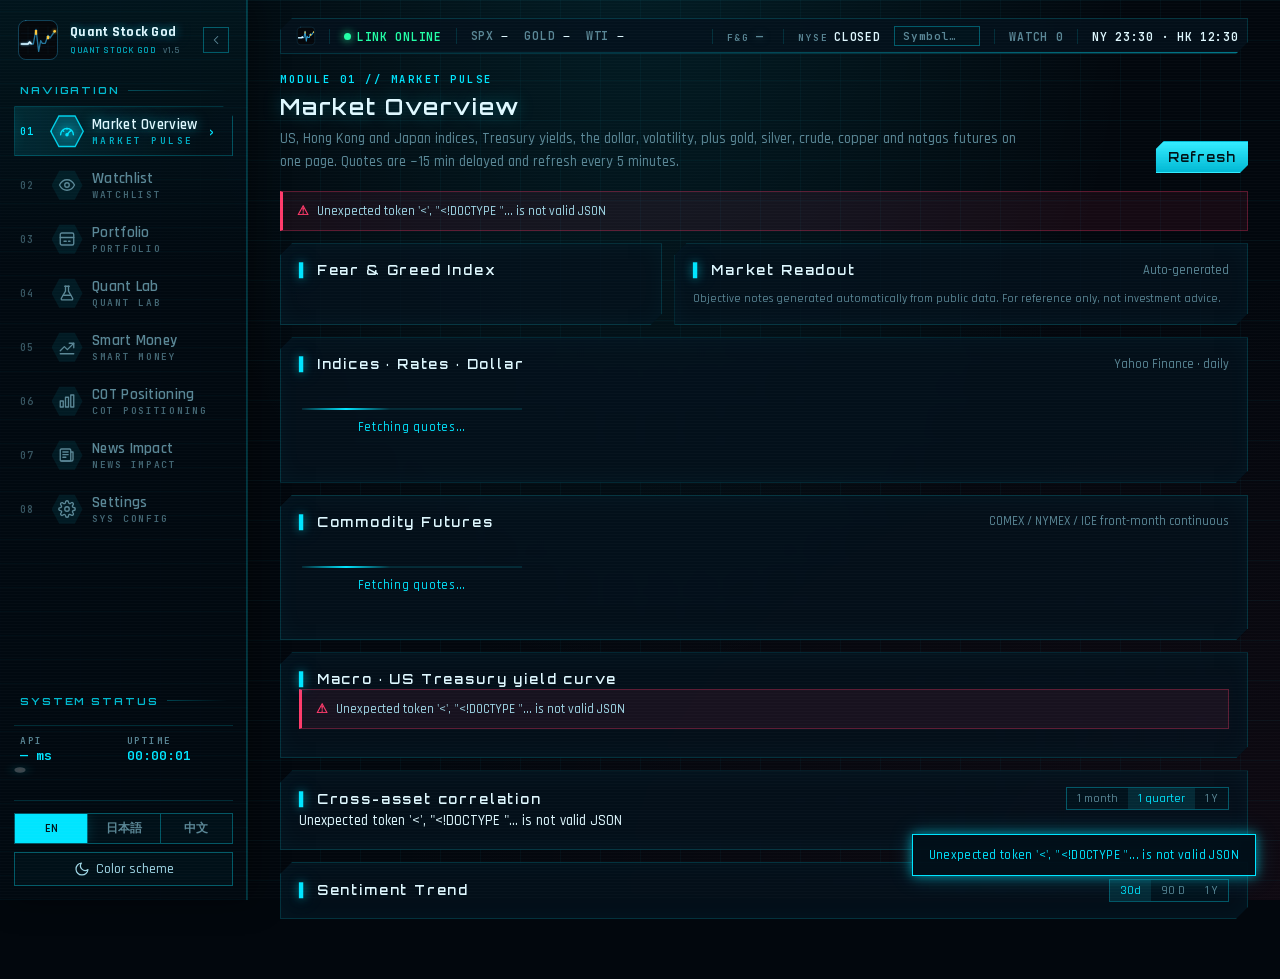
==== static/index.html @ d4982654 "v1.5.0: prediction check — historical analogs, out-of-sample logistic model, seasonality - /api/sign" ====
<!doctype html>
<html lang="en">
<head>
<meta charset="utf-8">
<meta name="viewport" content="width=device-width, initial-scale=1">
<title>量化股神</title>
<link rel="icon" type="image/svg+xml" href="data:image/svg+xml,%3Csvg xmlns='http://www.w3.org/2000/svg' viewBox='0 0 120 120'%3E%3Crect width='120' height='120' rx='24' fill='%2304070b'/%3E%3Cpath d='M10 72H30L35 66L40 72H46L54 28L62 94L68 62L73 70H82L90 46L96 54L110 34' fill='none' stroke='%2338bdf8' stroke-width='9' stroke-linejoin='round' stroke-linecap='round'/%3E%3Ccircle cx='110' cy='34' r='8' fill='%23ffc93c'/%3E%3C/svg%3E">
<link rel="stylesheet" href="fonts/fonts.css">
<link rel="preload" href="fonts/Inter-0.woff2" as="font" type="font/woff2" crossorigin>
<link rel="stylesheet" href="style.css?v=2">
<link rel="stylesheet" href="hud.css?v=3">
<link rel="stylesheet" href="nav.css?v=2">
<link rel="stylesheet" href="market.css?v=3">
<link rel="stylesheet" href="smart.css?v=2">
<link rel="stylesheet" href="gold.css?v=1">
<link rel="stylesheet" href="quant.css?v=8">
<script src="boot.js?v=1"></script>
</head>
<body>
<div class="ambient" aria-hidden="true"><i></i><i></i><i></i></div>
<div class="app">
  <!-- ======================= 侧边导航 ======================= -->
  <aside class="nav">
    <div class="nav-edge" aria-hidden="true"></div>
    <div class="brand">
<svg class="logo qs-mark" viewBox="0 0 120 120" aria-hidden="true">
        <rect class="scr" x="1.5" y="1.5" width="117" height="117" rx="22"/>
        <path class="grid" d="M10 40H110M10 60H110M10 80H110M30 20V100M60 20V100M90 20V100"/>
        <path class="ecg" d="M10 72H30L35 66L40 72H46L54 28L62 94L68 62L73 70H82L90 46L96 54L110 34"/>
        <path class="scan" d="M10 72H30L35 66L40 72H46L54 28L62 94L68 62L73 70H82L90 46L96 54L110 34"/>
        <rect class="cb" x="50.5" y="30" width="7" height="14" rx="1.5"/>
        <rect class="cb cb2" x="86.5" y="47" width="7" height="11" rx="1.5"/>
        <circle class="tip" cx="110" cy="34" r="4"/>
      </svg>
      <div class="brand-txt">
        <div class="brand-name" data-text="量化股神">量化股神</div>
        <div class="brand-sub">QUANT STOCK GOD <i>v1.5</i></div>
      </div>
      <button id="nav-collapse" class="nav-collapse" type="button" title="收起 / 展开侧栏">
        <svg viewBox="0 0 24 24"><path d="M15 6l-6 6 6 6"/></svg>
      </button>
    </div>

    <div class="nav-section"><span>NAVIGATION</span><i></i></div>
    <nav class="tabs" id="nav">
      <div class="nav-ind" id="nav-ind" aria-hidden="true"><i></i></div>
      <button data-tab="market" class="active" title="市场总览（快捷键 1）">
        <span class="ni-idx">01</span>
        <span class="ni-ico"><svg viewBox="0 0 24 24"><path d="M3.5 17a8.5 8.5 0 1117 0"/><path d="M12 17l4.2-5.2"/><circle cx="12" cy="17" r="1.4"/><path d="M6.6 11.6l1 .8M12 8.5v1.3M17.4 11.6l-1 .8"/></svg></span>
        <span class="ni-txt"><b>市场总览</b><small>MARKET PULSE</small></span>
        <span class="ni-arrow">›</span>
      </button>
      <button data-tab="watch" title="自选监控（快捷键 2）">
        <span class="ni-idx">02</span>
        <span class="ni-ico"><svg viewBox="0 0 24 24"><path d="M2 12s3.5-7 10-7 10 7 10 7-3.5 7-10 7S2 12 2 12z"/><circle cx="12" cy="12" r="3"/></svg></span>
        <span class="ni-txt"><b>自选监控</b><small>WATCHLIST</small></span>
        <span id="nav-new" class="nav-badge" hidden></span><span class="ni-arrow">›</span>
      </button>
      <button data-tab="portfolio" title="持仓盈亏（快捷键 3）">
        <span class="ni-idx">03</span>
        <span class="ni-ico"><svg viewBox="0 0 24 24"><rect x="3" y="4" width="18" height="16" rx="2"/><path d="M3 10h18"/><path d="M8 15h3"/><path d="M14 15h2"/></svg></span>
        <span class="ni-txt"><b>持仓盈亏</b><small>PORTFOLIO</small></span>
        <span class="ni-arrow">›</span>
      </button>
      <button data-tab="quant" title="量化实验室（快捷键 4）">
        <span class="ni-idx">04</span>
        <span class="ni-ico"><svg viewBox="0 0 24 24"><path d="M9 3h6"/><path d="M10 3v6.5L4.5 19a1.5 1.5 0 001.3 2.2h12.4a1.5 1.5 0 001.3-2.2L14 9.5V3"/><path d="M7 15h10"/></svg></span>
        <span class="ni-txt"><b>量化实验室</b><small>QUANT LAB</small></span>
        <span class="ni-arrow">›</span>
      </button>
      <button data-tab="smart" title="聪明钱（快捷键 5）">
        <span class="ni-idx">05</span>
        <span class="ni-ico"><svg viewBox="0 0 24 24"><path d="M3 17l5.5-5.5 4 4L21 7"/><path d="M15 7h6v6"/><path d="M3 21h18"/></svg></span>
        <span class="ni-txt"><b>聪明钱</b><small>SMART MONEY</small></span>
        <span class="ni-arrow">›</span>
      </button>
      <button data-tab="cot" title="商品持仓（快捷键 6）">
        <span class="ni-idx">06</span>
        <span class="ni-ico"><svg viewBox="0 0 24 24"><rect x="3" y="12" width="4" height="8"/><rect x="10" y="7" width="4" height="13"/><rect x="17" y="4" width="4" height="16"/></svg></span>
        <span class="ni-txt"><b>商品持仓</b><small>COT POSITIONING</small></span>
        <span class="ni-arrow">›</span>
      </button>
      <button data-tab="news" title="新闻影响（快捷键 7）">
        <span class="ni-idx">07</span>
        <span class="ni-ico"><svg viewBox="0 0 24 24"><rect x="3" y="4" width="14" height="16" rx="1.5"/><path d="M17 8h3v10a2 2 0 01-2 2H5"/><path d="M6.5 8h7M6.5 11.5h7M6.5 15h4"/></svg></span>
        <span class="ni-txt"><b>新闻影响</b><small>NEWS IMPACT</small></span>
        <span id="nav-news" class="nav-badge" hidden></span><span class="ni-arrow">›</span>
      </button>
      <button data-tab="settings" title="设置（快捷键 8）">
        <span class="ni-idx">08</span>
        <span class="ni-ico"><svg viewBox="0 0 24 24"><circle cx="12" cy="12" r="3"/><path d="M19.4 15a1.7 1.7 0 00.3 1.8l.1.1a2 2 0 11-2.8 2.8l-.1-.1a1.7 1.7 0 00-1.8-.3 1.7 1.7 0 00-1 1.5V21a2 2 0 11-4 0v-.1a1.7 1.7 0 00-1.1-1.5 1.7 1.7 0 00-1.8.3l-.1.1a2 2 0 11-2.8-2.8l.1-.1a1.7 1.7 0 00.3-1.8 1.7 1.7 0 00-1.5-1H3a2 2 0 110-4h.1a1.7 1.7 0 001.5-1.1 1.7 1.7 0 00-.3-1.8l-.1-.1a2 2 0 112.8-2.8l.1.1a1.7 1.7 0 001.8.3H9a1.7 1.7 0 001-1.5V3a2 2 0 114 0v.1a1.7 1.7 0 001 1.5 1.7 1.7 0 001.8-.3l.1-.1a2 2 0 112.8 2.8l-.1.1a1.7 1.7 0 00-.3 1.8V9a1.7 1.7 0 001.5 1H21a2 2 0 110 4h-.1a1.7 1.7 0 00-1.5 1z"/></svg></span>
        <span class="ni-txt"><b>设置</b><small>SYS CONFIG</small></span>
        <span class="ni-arrow">›</span>
      </button>
    </nav>

    <div class="nav-foot">
      <div class="nav-section"><span>SYSTEM STATUS</span><i></i></div>
      <div id="src-status" class="src-status"></div>
      <div class="sys-meta">
        <div><span>API</span><b id="sys-lat">— ms</b></div>
        <div><span>UPTIME</span><b id="sys-up">00:00:00</b></div>
        <svg id="sys-spark" class="spark" viewBox="0 0 100 22" preserveAspectRatio="none" aria-hidden="true"><path class="area"/><path class="line"/><circle r="1.8"/></svg>
      </div>
      <div class="lang-switch" translate="no"><button type="button" data-lang="en">EN</button><button type="button" data-lang="ja">日本語</button><button type="button" data-lang="zh">中文</button></div>
      <button id="theme-toggle" class="ghost theme-btn" type="button" title="切换配色：蓝色 HUD → 黑金 → 浅色">
        <svg viewBox="0 0 24 24"><path d="M21 12.8A9 9 0 1111.2 3a7 7 0 009.8 9.8z"/></svg>
        <span>切换配色</span>
      </button>
    </div>
  </aside>

  <main class="main">
    <div class="hudbar">
      <span class="hb-id">
<svg class="qs-mark hb-mark" viewBox="0 0 120 120" aria-hidden="true">
        <rect class="scr" x="1.5" y="1.5" width="117" height="117" rx="22"/>
        <path class="ecg" d="M10 72H30L35 66L40 72H46L54 28L62 94L68 62L73 70H82L90 46L96 54L110 34"/>
        <path class="scan" d="M10 72H30L35 66L40 72H46L54 28L62 94L68 62L73 70H82L90 46L96 54L110 34"/>
        <rect class="cb" x="50.5" y="30" width="7" height="14" rx="1.5"/>
        <rect class="cb cb2" x="86.5" y="47" width="7" height="11" rx="1.5"/>
        <circle class="tip" cx="110" cy="34" r="4"/>
      </svg>
        <span class="sys">SYS://QUANT-STOCK-GOD</span>
      </span>
      <span class="live"><i></i>LINK ONLINE</span>
      <span class="tick" id="ticker" translate="no"><span>SPX <b>—</b></span><span>GOLD <b>—</b></span><span>WTI <b>—</b></span></span>
      <span id="marquee" class="marquee" title="点击查看自选监控"><span id="marquee-track"></span></span>
      <span class="hb-fng" id="hb-fng" title="恐惧与贪婪指数（点击查看市场总览）"><small>F&amp;G</small><b>—</b><i></i></span>
      <span class="hb-gas" id="hb-mkt" translate="no"><small>NYSE</small><b>—</b></span>
      <form id="lookup" class="hb-lookup" title="查看任意代码的详情（快捷键 /）"><input id="lookup-sym" placeholder="代码…" spellcheck="false" autocomplete="off"></form>
      <span id="hud-watch" translate="no">WATCH 0</span>
      <span class="clock" id="clock" translate="no">NY --:--</span>
      <i class="hb-beat" id="hb-beat" aria-hidden="true"></i>
    </div>
    <div id="upd-bar" class="upd-bar" hidden></div>

    <!-- ======================= 市场总览 ======================= -->
    <section id="tab-market" class="tab active">
      <header class="page-head">
        <div>
          <div class="eyebrow">MODULE 01 // MARKET PULSE</div>
          <h1>市场总览</h1>
          <p>美股、港股、日股指数，美债收益率、美元、波动率，以及黄金、白银、原油、铜、天然气期货，一页看清市场温度。行情约延迟 15 分钟，每 5 分钟刷新。</p>
        </div>
        <div class="head-actions">
          <span id="mk-upd" class="muted"></span>
          <button id="mk-refresh" type="button" class="primary">刷新</button>
        </div>
      </header>
      <div id="mk-msg" class="msg"></div>

      <div class="mk-top">
        <div class="card mk-fng">
          <div class="card-head"><h3>恐惧与贪婪指数</h3><span class="spacer"></span><span id="mk-fng-src" class="muted"></span></div>
          <div id="mk-gauge" class="mk-gauge"></div>
          <div id="mk-cmp" class="mk-cmp"></div>
          <div id="mk-parts" class="q-parts"></div>
        </div>
        <div class="card mk-read">
          <div class="card-head"><h3>市场解读</h3><span class="spacer"></span><span class="muted">自动生成</span></div>
          <ul id="mk-read" class="mk-list"></ul>
          <p class="muted mk-disc">根据公开数据自动生成的客观描述，仅供参考，不构成投资建议。</p>
        </div>
      </div>

      <div class="card">
        <div class="card-head"><h3>指数 · 利率 · 美元</h3><span class="spacer"></span><span class="muted">Yahoo Finance · 日线</span></div>
        <div id="mk-indices" class="q-grid"></div>
      </div>
      <div class="card">
        <div class="card-head"><h3>大宗商品期货</h3><span class="spacer"></span><span class="muted">COMEX / NYMEX / ICE 主力连续合约</span></div>
        <div id="mk-commods" class="q-grid"></div>
      </div>
      <div class="card">
        <div class="card-head"><h3>宏观 · 美债收益率曲线</h3><span id="mc-spreads" class="mc-spreads"></span><span class="spacer"></span><span id="mc-src" class="muted"></span></div>
        <div id="mc-msg" class="msg"></div>
        <div class="mc-wrap">
          <div id="mc-curve" class="mc-curve"></div>
          <div id="mc-grid" class="q-grid mc-grid"></div>
        </div>
      </div>
      <div class="card">
        <div class="card-head"><h3>跨资产相关性</h3><span id="corr-msg" class="muted"></span><span class="spacer"></span>
          <div class="seg" id="corr-range"><button type="button" data-d="20">1 个月</button><button type="button" data-d="60" class="on">1 季度</button><button type="button" data-d="250">1 年</button></div></div>
        <div id="mk-corr" class="mk-corr"></div>
      </div>
      <div class="card">
        <div class="card-head"><h3>情绪走势</h3><span class="spacer"></span>
          <div class="seg" id="mk-range"><button type="button" data-d="30" class="on">30 天</button><button type="button" data-d="90">90 天</button><button type="button" data-d="250">1 年</button></div></div>
        <div id="mk-chart" class="mk-chart"></div>
      </div>
    </section>

    <!-- ======================= 自选监控 ======================= -->
    <section id="tab-watch" class="tab">
      <header class="page-head">
        <div>
          <div class="eyebrow">MODULE 02 // WATCHLIST SURVEILLANCE</div>
          <h1>自选监控</h1>
          <p>美股、港股（代码加 .HK）和期货（如 GC=F）。当日涨跌幅或成交量超过设定值时高亮，开启后台提醒后会推送 macOS 通知。</p>
        </div>
        <div class="head-actions">
          <span id="w-upd" class="muted"></span>
          <button id="w-refresh" type="button" class="primary">立即刷新</button>
        </div>
      </header>

      <div class="card alert-card">
        <div class="card-head"><h3>后台异动提醒</h3><span id="al-state" class="badge">—</span>
          <span class="spacer"></span><span id="al-info" class="muted"></span></div>
        <p class="muted al-desc">由本地服务在后台定时检查自选列表：当日涨跌幅绝对值 ≥ 设定百分比、成交量 ≥ 20 日均量的设定倍数、RSI 当天进入超买 / 超卖区、创 52 周新高 / 新低，或当天穿越设定的目标价，就推送 macOS 系统通知。同一品种同一交易日的同类异动只提醒一次。网页不用开着，只要服务在运行即可。</p>
        <div class="form-row">
          <label class="switch"><input id="al-on" type="checkbox"><i></i>开启后台提醒</label>
          <label class="field"><span>检查间隔</span><select id="al-int"><option value="5">每 5 分钟</option><option value="15">每 15 分钟</option><option value="30">每 30 分钟</option><option value="60">每 60 分钟</option></select></label>
          <label class="switch"><input id="al-sound" type="checkbox" checked><i></i>提示音</label>
          <span class="spacer"></span>
          <button id="al-test" type="button" class="ghost small">发送测试通知</button>
          <button id="al-run" type="button" class="ghost small">立即检查一次</button>
        </div>
        <div class="form-row dg-row">
          <label class="switch" title="每天到设定时间推送一条系统通知：主要指数 / 商品涨跌、恐惧贪婪指数、自选里最强和最弱的品种"><input id="dg-on" type="checkbox"><i></i>每日摘要通知</label>
          <label class="field"><span>发送时间</span><input id="dg-time" type="time" value="08:30" step="60" class="w-sm mono-input"></label>
          <span id="dg-info" class="muted"></span>
          <span class="spacer"></span>
          <button id="dg-run" type="button" class="ghost small">现在发送摘要</button>
        </div>
        <div id="al-hist" class="al-hist"></div>
      </div>

      <form id="watch-form" class="card form-card">
        <div class="form-title">添加 / 修改自选</div>
        <div class="form-row">
          <input id="w-sym" placeholder="代码，如 AAPL / 0700.HK / GC=F / ^HSI" spellcheck="false" class="mono-input grow">
          <input id="w-label" placeholder="名称（可选）" class="grow">
          <label class="field"><span>涨跌幅阈值</span><input id="w-move" type="number" min="0" step="0.5" value="3" class="w-sm"><em>%</em></label>
          <label class="field"><span>放量倍数</span><input id="w-vol" type="number" min="0" step="0.5" value="2" class="w-sm"><em>×</em></label>
          <label class="switch" title="RSI(14) 当天升破 70 或跌破 30 时提醒（昨天收盘还不在该区间）"><input id="w-rsi" type="checkbox" checked><i></i>RSI 超买 / 超卖</label>
          <label class="switch" title="现价高于此前 52 周最高收盘价，或低于最低收盘价时提醒"><input id="w-52" type="checkbox" checked><i></i>52 周新高 / 新低</label>
          <label class="switch" title="20 日均线当天上穿（金叉）或下穿（死叉）50 日均线时提醒"><input id="w-ma" type="checkbox" checked><i></i>均线金叉 / 死叉</label>
          <label class="field" title="现价当天升破这个价位时提醒（昨收还在下方）；留空不设"><span>目标价 ≥</span><input id="w-above" type="number" min="0" step="any" placeholder="不设" class="w-sm mono-input"></label>
          <label class="field" title="现价当天跌破这个价位时提醒（昨收还在上方）；留空不设"><span>目标价 ≤</span><input id="w-below" type="number" min="0" step="any" placeholder="不设" class="w-sm mono-input"></label>
          <button class="primary">加入自选</button>
        </div>
      </form>

      <div class="card">
        <div class="card-head"><h3>自选列表</h3><span id="watch-count" class="chip"></span><span class="spacer"></span><span class="muted">股票盘中成交量按时段折算成全天预估（*）；期货为当日累计，盘中偏低</span>
          <button id="w-export" type="button" class="ghost small" title="把自选列表和 13F 基金列表存成 JSON 文件（不含 API Key）">导出</button>
          <button id="w-import" type="button" class="ghost small" title="从导出的 JSON 文件导入：默认只添加本机没有的品种">导入</button>
          <input id="w-file" type="file" accept="application/json,.json" hidden></div>
        <div class="table-wrap"><table id="watch-table"></table></div>
      </div>
    </section>

    <!-- ======================= 持仓盈亏 ======================= -->
    <section id="tab-portfolio" class="tab">
      <header class="page-head">
        <div>
          <div class="eyebrow">MODULE 03 // PORTFOLIO P&amp;L</div>
          <h1>持仓盈亏</h1>
          <p>记录你的持仓（代码、股数、平均成本），用约 15 分钟延迟的行情计算市值、盈亏和当日变动；非美元品种按 Yahoo 汇率折算成美元合计。数据只保存在本机的 data/positions.json。</p>
        </div>
        <div class="head-actions">
          <span id="pf-upd" class="muted"></span>
          <button id="pf-refresh" type="button" class="primary">刷新</button>
        </div>
      </header>
      <div id="pf-msg" class="msg"></div>
      <div id="pf-sum" class="pf-sum"></div>
      <form id="pf-form" class="card form-card">
        <div class="form-title">添加 / 修改持仓</div>
        <div class="form-row">
          <input id="pf-sym" placeholder="代码，如 AAPL / 0700.HK / GC=F" spellcheck="false" class="mono-input grow" required>
          <label class="field"><span>股数</span><input id="pf-shares" type="number" min="0" step="any" class="w-md mono-input" required></label>
          <label class="field"><span>平均成本</span><input id="pf-cost" type="number" min="0" step="any" class="w-md mono-input" required></label>
          <input id="pf-note" placeholder="备注（可选）" class="grow">
          <button class="primary">保存持仓</button>
        </div>
      </form>
      <div class="card">
        <div class="card-head"><h3>持仓明细</h3><span id="pf-count" class="chip"></span><span class="spacer"></span><span id="pf-fx" class="muted" translate="no"></span></div>
        <div class="table-wrap"><table id="pf-table"></table></div>
        <p class="muted mk-disc">仅供记录与参考，不构成投资建议；未计入手续费、股息和税费。</p>
      </div>
    </section>

    <!-- ======================= 量化实验室 ======================= -->
    <section id="tab-quant" class="tab">
      <header class="page-head">
        <div>
          <div class="eyebrow">MODULE 04 // QUANT LAB</div>
          <h1>量化实验室</h1>
          <p>用历史日线检验简单规则（只做多、按收盘价执行、含手续费），并按过去一年的波动率给出未来 N 个交易日的价格统计区间。两者都是对历史数据的统计描述，不是预测，不构成投资建议。</p>
        </div>
      </header>
      <form id="ql-form" class="card form-card">
        <div class="form-title">回测设置</div>
        <div class="form-row">
          <input id="ql-sym" placeholder="代码，如 AAPL / 0700.HK / GC=F / ^GSPC" spellcheck="false" class="mono-input grow" required>
          <label class="field"><span>策略</span><select id="ql-strategy"><option value="ma_cross">均线金叉 / 死叉（20 / 50 日）</option><option value="trend200">200 日趋势</option><option value="rsi_mr">RSI 均值回归</option><option value="buyhold">买入持有</option></select></label>
          <label class="field"><span>区间</span><select id="ql-range"><option value="2y">2 年</option><option value="5y" selected>5 年</option><option value="10y">10 年</option></select></label>
          <label class="field" title="每次换仓的成本，1 bp = 0.01%"><span>手续费</span><input id="ql-fee" type="number" min="0" max="100" step="1" value="5" class="w-sm mono-input"><em>bp</em></label>
          <label class="field" title="可选：按历史波动率估算未来 N 个交易日到达该价位的概率"><span>目标价</span><input id="ql-target" type="number" min="0" step="any" placeholder="可选" class="w-sm mono-input"></label>
          <button class="primary">运行</button>
        </div>
        <div id="ql-quick" class="form-row"></div>
      </form>
      <div class="card">
        <div class="card-head"><h3>规则回测</h3><span id="ql-bt-sub" class="muted"></span></div>
        <div id="ql-bt"><p class="muted">输入代码并点「运行」。策略：均线金叉 / 死叉 = 20 日均线在 50 日均线上方时持有；200 日趋势 = 价格在 200 日均线上方时持有；RSI 均值回归 = RSI(14) 低于 30 买入、高于 70 卖出。</p></div>
      </div>
      <div class="card">
        <div class="card-head"><h3>统计区间（历史波动率）</h3><span id="ql-fc-sub" class="muted"></span></div>
        <div id="ql-fc"><p class="muted">按过去一年的日波动率，给出 5 / 10 / 20 / 60 个交易日后价格的 68% 和 95% 区间；填了目标价还会算到达概率。</p></div>
      </div>
      <div class="card">
        <div class="card-head"><h3>预测检验</h3><span id="ql-sg-sub" class="muted"></span></div>
        <div id="ql-sg"><p class="muted">三个角度看"历史上出现这种情况之后发生了什么"：历史相似情形之后 5 / 20 日的收益分布；只用价格特征的逻辑回归模型在最近一年样本外的命中率（和"一直猜多数方向"的基准对比）；按月份、星期的季节性。每一项都放在基准旁边，接近基准就说明没有可利用的规律。</p></div>
      </div>
    </section>

    <!-- ======================= 聪明钱 ======================= -->
    <section id="tab-smart" class="tab">
      <header class="page-head">
        <div>
          <div class="eyebrow">MODULE 05 // SMART MONEY · SEC EDGAR</div>
          <h1>聪明钱</h1>
          <p>美股公司内部人（董事、高管、10% 股东）用自己的钱在公开市场买入的记录（Form 4 交易代码 P），以及知名基金每季度 13F 持仓的变化。</p>
        </div>
      </header>
      <div id="sm-msg" class="msg"></div>

      <div class="seg sm-sub" id="sm-sub"><button type="button" data-s="insider" class="on">内部人买入 · Form 4</button><button type="button" data-s="13f">机构持仓 · 13F</button></div>

      <div id="sm-insider">
        <form id="ins-form" class="searchbar">
          <div class="search-input">
            <svg viewBox="0 0 24 24"><path d="M3 17l5.5-5.5 4 4L21 7"/><path d="M15 7h6v6"/></svg>
            <input id="ins-sym" placeholder="美股代码，如 AAPL / JPM / KO" autocomplete="off" spellcheck="false">
          </div>
          <select id="ins-limit" title="扫描最近多少份 Form 4 申报" aria-label="扫描份数">
            <option value="80">最近 80 份申报</option>
            <option value="150" selected>最近 150 份申报</option>
            <option value="300">最近 300 份申报</option>
          </select>
          <button type="submit" class="primary lg">分析内部人买入</button>
        </form>
        <div id="ins-quick" class="recent"></div>
        <div id="ins-result"></div>
      </div>

      <div id="sm-13f" hidden>
        <div class="card">
          <div class="card-head"><h3>跟踪的基金</h3><span id="mg-count" class="chip"></span><span class="spacer"></span>
            <span id="f13-upd" class="muted"></span><button id="f13-load" type="button" class="primary">加载 13F</button></div>
          <form id="mg-form" class="form-row">
            <input id="mg-cik" placeholder="CIK，如 1067983" class="mono-input w-md" spellcheck="false">
            <input id="mg-name" placeholder="基金名称" class="grow">
            <button class="ghost">添加基金</button>
            <a class="muted" href="https://www.sec.gov/cgi-bin/browse-edgar?action=getcompany&type=13F-HR" target="_blank" rel="noopener">在 EDGAR 查 CIK ↗</a>
          </form>
          <div id="mg-list" class="mg-list"></div>
        </div>
        <div class="graph-wrap q-graph">
          <div id="cy13"></div>
          <div id="g13-empty" class="graph-overlay">
            <div class="sb-status">STANDBY · AWAITING 13F</div>
            <h3>基金 ↔ 股票 持仓变化图</h3>
            <p>点击“加载 13F”。六边形是基金，圆点是股票；线的颜色表示本季度动作，线越粗金额越大</p>
          </div>
          <div class="graph-tools">
            <button type="button" data-z13="fit" title="适应窗口"><svg viewBox="0 0 24 24"><path d="M4 9V4h5M20 9V4h-5M4 15v5h5M20 15v5h-5"/></svg></button>
          </div>
          <div class="legend">
            <span><i class="line" style="background:var(--q-new)"></i>新建仓</span>
            <span><i class="line" style="background:var(--in)"></i>加仓</span>
            <span><i class="line" style="background:var(--q-reduce)"></i>减仓</span>
            <span><i class="line" style="background:var(--out)"></i>清仓</span>
            <span><i class="line" style="background:var(--q-hold)"></i>持平</span>
            <span class="sep"></span>
            <span>显示每只基金前 12 大持仓 + 全部新建仓 / 清仓</span>
            <span class="sep"></span>
            <label class="switch"><input id="g13-hold" type="checkbox"><i></i>显示持平</label>
          </div>
        </div>
        <div id="f13-detail"></div>
      </div>
    </section>

    <!-- ======================= 商品持仓 ======================= -->
    <section id="tab-cot" class="tab">
      <header class="page-head">
        <div>
          <div class="eyebrow">MODULE 06 // CFTC COMMITMENTS OF TRADERS</div>
          <h1>商品持仓</h1>
          <p>CFTC 每周持仓报告（细分版，仅期货）中“管理资金”（对冲基金、CTA 等投机资金）的净多头，以及它在最近 3 年里所处的百分位。数据截至每周二，周五公布。</p>
        </div>
        <div class="head-actions">
          <span id="cot-upd" class="muted"></span>
          <button id="cot-refresh" type="button" class="primary">刷新</button>
        </div>
      </header>
      <div id="cot-msg" class="msg"></div>
      <div id="cot-grid" class="cot-grid"></div>
      <p class="muted sm-note">百分位：当前净持仓高于最近 3 年中多少比例的周。COT 指数：（当前 − 3 年最低）÷（3 年最高 − 3 年最低）。极端值说明投机仓位拥挤，但不代表马上反转。仅供参考，不构成投资建议。</p>

      <div class="card eia-head">
        <div class="card-head"><h3>EIA 库存周报</h3><span class="spacer"></span><span id="eia-upd" class="muted"></span><span id="eia-src" class="chip"></span></div>
        <p class="muted">美国能源信息署每周公布的商业库存（石油周三、天然气周四）。和过去 5 年同一周的平均水平比较：库存明显高于往年同期通常说明供应偏宽松，低于则偏紧。</p>
      </div>
      <div id="eia-msg" class="msg"></div>
      <div id="eia-grid" class="cot-grid"></div>
    </section>

    <!-- ======================= 设置 ======================= -->
    <section id="tab-news" class="tab">
      <header class="page-head">
        <div>
          <div class="eyebrow">MODULE 07 // NEWS IMPACT</div>
          <h1>新闻影响</h1>
          <p>抓取最近 72 小时与原油、天然气、黄金、白银、铜相关的公开新闻标题，用关键词规则识别其中的驱动因素（如 OPEC 减产、航道风险、美联储鹰鸽、美元、库存、中国政策、天气、矿山停产），并给出这类因素通常的影响方向。</p>
        </div>
        <div class="head-actions">
          <span id="nw-upd" class="muted"></span>
          <button id="nw-refresh" type="button" class="primary">刷新</button>
        </div>
      </header>
      <div class="seg nw-view" id="nw-view"><button type="button" data-v="commod" class="on">大宗商品</button><button type="button" data-v="tech">AI · 科技股</button></div>
      <div id="nw-msg" class="msg"></div>
      <div id="nw-commod">
      <div class="card alert-card">
        <div class="card-head"><h3>重大新闻提醒</h3><span id="na-state" class="badge">—</span><span class="spacer"></span><span id="na-info" class="muted"></span></div>
        <p class="muted al-desc">后台每 15 分钟检查一次：通常影响强（▲▲ / ▼▼）的驱动因素、标题直接提到所选商品、并且 6 小时内至少有设定数量的不同媒体报道时，推送 macOS 通知。同一“因素 + 商品”12 小时内只提醒一次。和自选监控的异动提醒分开开关；提示音和语言沿用那边的设置。</p>
        <div class="form-row">
          <label class="switch"><input id="na-on" type="checkbox"><i></i>开启重大新闻提醒</label>
          <span id="na-assets" class="na-assets"></span>
          <label class="field"><span>至少</span><select id="na-src"><option value="1">1 家媒体</option><option value="2">2 家媒体</option><option value="3">3 家媒体</option></select></label>
          <span class="spacer"></span>
          <button id="na-test" type="button" class="ghost small">发送测试通知</button>
          <button id="na-run" type="button" class="ghost small">立即检查一次</button>
        </div>
        <div id="na-hist" class="al-hist"></div>
      </div>
      <div id="nw-assets" class="nw-assets"></div>
      <div class="card">
        <div class="card-head"><h3>新闻倾向事后验证</h3><span class="spacer"></span><span id="nv-since" class="muted"></span></div>
        <p class="muted nv-desc">每天保留首次新闻倾向，以信号日期（UTC）之后首个交易日收盘为基准，统计后续 1 / 5 个交易日的方向命中率。同一基准交易日只计一次，当天日线不计入；上涨占比仅供对照，小样本不能说明预测能力。</p>
        <div class="table-wrap"><table id="nv-table"></table></div>
      </div>
      <div class="card">
        <div class="card-head"><h3>新闻标题</h3><span id="nw-count" class="chip"></span><span class="spacer"></span>
          <div class="seg" id="nw-filter"><button type="button" data-a="" class="on">全部</button><button type="button" data-a="oil">原油</button><button type="button" data-a="natgas">天然气</button><button type="button" data-a="gold">黄金</button><button type="button" data-a="silver">白银</button><button type="button" data-a="copper">铜</button></div>
          <label class="switch"><input id="nw-drv" type="checkbox" checked><i></i>只看有驱动因素的</label>
        </div>
        <div id="nw-list" class="nw-list"></div>
      </div>
      <details class="card nw-rules">
        <summary><h3>判断规则</h3><span class="muted">每条规则的关键词和通常的传导逻辑</span></summary>
        <div class="table-wrap"><table id="nw-rules"></table></div>
      </details>
      <p class="muted sm-note">说明：这是基于关键词的规则归纳，只表示“这类消息通常会怎样影响价格”，不是价格预测。实际走势还取决于预期是否已被消化、消息真假和力度；同一事件常被多家媒体重复报道（汇总时同一因素对同一商品最多计 4 条），标题提到的商品按全权重计算，没提到的按一半计算，越新的消息权重越高（半衰期 24 小时）。标题保留英文原文。仅供参考，不构成投资建议。</p>
      </div>

      <div id="nw-tech" hidden>
        <div class="card">
          <div class="card-head"><h3>话题标签</h3><span class="spacer"></span><span id="tn-upd" class="muted"></span><span class="muted">点击标签筛选</span></div>
          <div id="tn-topics" class="tn-topics"></div>
        </div>
        <div id="tn-cos" class="nw-assets"></div>
        <div class="card">
          <div class="card-head"><h3>科技新闻</h3><span id="tn-count" class="chip"></span><span class="spacer"></span><span id="tn-filter" class="tn-filter"></span></div>
          <div id="tn-list" class="nw-list"></div>
        </div>
        <p class="muted sm-note">说明：按关键词给每条标题打“公司”和“话题”两类标签。话题后面的 + / − 是这类消息对被点名公司通常的含义（如上调指引偏正面、出口管制或监管调查偏负面），“行情”类标签只描述股价表现、不计入倾向；公司卡片的倾向分按时间衰减（半衰期 24 小时）加总。一条标题同时讲几件事时，所有被点名的公司都会带上全部标签。OpenAI、Anthropic、xAI 未上市，只做标签。标题保留英文原文。仅供参考，不构成投资建议。</p>
      </div>
    </section>

    <section id="tab-settings" class="tab">
      <header class="page-head">
        <div>
          <div class="eyebrow">MODULE 08 // SYSTEM CONFIG</div>
          <h1>设置</h1>
          <p>API Key 和邮箱只保存在本机的 data/secrets.json 里（偏好设置在 config.json），页面不会回显已保存的内容。</p>
        </div>
      </header>
      <div class="settings-grid">
        <form id="cfg-form" class="card stack">
          <label class="setting">
            <div class="setting-head"><b>SEC EDGAR 联系邮箱</b><span class="chip">聪明钱需要</span><span id="cfg-sec" class="badge"></span></div>
            <input id="cfg-sec_email" type="email" placeholder="留空则不修改" autocomplete="off">
            <small class="muted">SEC 要求每个请求的 User-Agent 里带联系邮箱，不需要注册。只用于向 SEC 表明身份。</small>
          </label>
          <label class="setting">
            <div class="setting-head"><b>FRED API Key</b><span class="chip">可选</span><span id="cfg-fred" class="badge"></span></div>
            <input id="cfg-fred_key" type="password" placeholder="留空则不修改" autocomplete="off">
            <small class="muted">美联储经济数据（利率、通胀、就业等）。免费注册：<a href="https://fred.stlouisfed.org/docs/api/api_key.html" target="_blank" rel="noopener">fred.stlouisfed.org</a></small>
          </label>
          <label class="setting">
            <div class="setting-head"><b>EIA API Key</b><span class="chip">可选</span><span id="cfg-eia" class="badge"></span></div>
            <input id="cfg-eia_key" type="password" placeholder="留空则不修改" autocomplete="off">
            <small class="muted">美国能源信息署：原油 / 天然气库存周报。免费注册：<a href="https://www.eia.gov/opendata/register.php" target="_blank" rel="noopener">eia.gov/opendata</a></small>
          </label>
          <label class="setting">
            <div class="setting-head"><b>Finnhub API Key</b><span class="chip">可选 · v2</span><span id="cfg-finnhub" class="badge"></span></div>
            <input id="cfg-finnhub_key" type="password" placeholder="留空则不修改" autocomplete="off">
            <small class="muted">实时报价和公司新闻（免费档）。注册：<a href="https://finnhub.io/register" target="_blank" rel="noopener">finnhub.io</a></small>
          </label>
          <div><button class="primary">保存设置</button></div>
        </form>
        <div class="stack">
          <div class="card">
            <h3>服务</h3>
            <table class="plain" id="svc-info"></table>
            <div class="form-row"><button id="svc-restart" type="button" class="primary small">重启服务</button><span class="muted">改了 server.py 后点这里生效；只改了界面文件刷新页面即可</span></div>
          </div>
          <div class="card">
            <h3>外观</h3>
            <p class="muted">配色方案</p>
            <div class="lang-switch lg skin-switch"><button type="button" data-skin="blue">蓝色 HUD</button><button type="button" data-skin="gold">黑金</button><button type="button" data-skin="light">浅色</button></div>
          </div>
          <div class="card">
            <h3>语言</h3>
            <p class="muted" translate="no">Language · 言語</p>
            <div class="lang-switch lg" translate="no"><button type="button" data-lang="en">EN</button><button type="button" data-lang="ja">日本語</button><button type="button" data-lang="zh">中文</button></div>
          </div>
          <div class="card">
            <h3>数据源说明</h3>
            <table class="plain">
              <tr><td>行情</td><td>Yahoo Finance chart 接口（非官方，约 15 分钟延迟）</td></tr>
              <tr><td>恐惧与贪婪</td><td>CNN（非官方）；不可用时用本地合成指数</td></tr>
              <tr><td>内部人买入</td><td>SEC Form 4（申报后约 2 个工作日内）</td></tr>
              <tr><td>机构持仓</td><td>SEC 13F（季度，季末后约 45 天）</td></tr>
              <tr><td>商品持仓</td><td>CFTC COT（每周二数据，周五公布）</td></tr>
            </table>
            <p class="muted">全部为免费公开数据，可能延迟、缺失或被限流。仅供个人研究，不构成投资建议。</p>
          </div>
        </div>
      </div>
    </section>
  </main>
</div>

<div id="toast" class="toast"></div>
<div id="detail" class="dt-overlay" hidden role="dialog" aria-modal="true">
  <div class="dt-panel card">
    <div class="dt-head"><div id="dt-title" class="dt-title"></div><button type="button" class="small ghost" data-dt-close aria-label="关闭">✕</button></div>
    <div id="dt-body"></div>
  </div>
</div>
<div id="boot" hidden>
<svg class="qs-mark boot-mark" viewBox="0 0 120 120" aria-hidden="true">
        <rect class="scr" x="1.5" y="1.5" width="117" height="117" rx="22"/>
        <path class="grid" d="M10 40H110M10 60H110M10 80H110M30 20V100M60 20V100M90 20V100"/>
        <path class="ecg" d="M10 72H30L35 66L40 72H46L54 28L62 94L68 62L73 70H82L90 46L96 54L110 34"/>
        <path class="scan" d="M10 72H30L35 66L40 72H46L54 28L62 94L68 62L73 70H82L90 46L96 54L110 34"/>
        <rect class="cb" x="50.5" y="30" width="7" height="14" rx="1.5"/>
        <rect class="cb cb2" x="86.5" y="47" width="7" height="11" rx="1.5"/>
        <circle class="tip" cx="110" cy="34" r="4"/>
      </svg>
  <div class="title">QUANT STOCK GOD</div>
  <div class="lines" id="boot-lines"></div>
  <div class="skip">CLICK TO SKIP</div>
</div>
<script src="i18n.js?v=9"></script>
<script src="app.js?v=8"></script>
<script src="market.js?v=3"></script>
<script src="corr.js?v=1"></script>
<script src="smart.js?v=3"></script>
<script src="cot.js?v=3"></script>
<script src="detail.js?v=3"></script>
<script src="portfolio.js?v=1"></script>
<script src="quant-lab.js?v=2"></script>
<script src="macro.js?v=2"></script>
<script src="news.js?v=1"></script>
<script src="tech.js?v=1"></script>
</body>
</html>
---- static/fonts/fonts.css ----
/* 本地字体（拉丁子集，OFL 开源许可），不依赖 Google，断网或国内网络也能秒开 */
@font-face {
  font-family: 'Inter';
  font-style: normal;
  font-weight: 400;
  font-display: swap;
  src: url(Inter-0.woff2) format('woff2');
  unicode-range: U+0000-00FF, U+0131, U+0152-0153, U+02BB-02BC, U+02C6, U+02DA, U+02DC, U+0304, U+0308, U+0329, U+2000-206F, U+20AC, U+2122, U+2191, U+2193, U+2212, U+2215, U+FEFF, U+FFFD;
}
@font-face {
  font-family: 'Inter';
  font-style: normal;
  font-weight: 500;
  font-display: swap;
  src: url(Inter-0.woff2) format('woff2');
  unicode-range: U+0000-00FF, U+0131, U+0152-0153, U+02BB-02BC, U+02C6, U+02DA, U+02DC, U+0304, U+0308, U+0329, U+2000-206F, U+20AC, U+2122, U+2191, U+2193, U+2212, U+2215, U+FEFF, U+FFFD;
}
@font-face {
  font-family: 'Inter';
  font-style: normal;
  font-weight: 600;
  font-display: swap;
  src: url(Inter-0.woff2) format('woff2');
  unicode-range: U+0000-00FF, U+0131, U+0152-0153, U+02BB-02BC, U+02C6, U+02DA, U+02DC, U+0304, U+0308, U+0329, U+2000-206F, U+20AC, U+2122, U+2191, U+2193, U+2212, U+2215, U+FEFF, U+FFFD;
}
@font-face {
  font-family: 'Inter';
  font-style: normal;
  font-weight: 700;
  font-display: swap;
  src: url(Inter-0.woff2) format('woff2');
  unicode-range: U+0000-00FF, U+0131, U+0152-0153, U+02BB-02BC, U+02C6, U+02DA, U+02DC, U+0304, U+0308, U+0329, U+2000-206F, U+20AC, U+2122, U+2191, U+2193, U+2212, U+2215, U+FEFF, U+FFFD;
}
@font-face {
  font-family: 'JetBrains Mono';
  font-style: normal;
  font-weight: 400;
  font-display: swap;
  src: url(JetBrainsMono-1.woff2) format('woff2');
  unicode-range: U+0000-00FF, U+0131, U+0152-0153, U+02BB-02BC, U+02C6, U+02DA, U+02DC, U+0304, U+0308, U+0329, U+2000-206F, U+20AC, U+2122, U+2191, U+2193, U+2212, U+2215, U+FEFF, U+FFFD;
}
@font-face {
  font-family: 'JetBrains Mono';
  font-style: normal;
  font-weight: 500;
  font-display: swap;
  src: url(JetBrainsMono-1.woff2) format('woff2');
  unicode-range: U+0000-00FF, U+0131, U+0152-0153, U+02BB-02BC, U+02C6, U+02DA, U+02DC, U+0304, U+0308, U+0329, U+2000-206F, U+20AC, U+2122, U+2191, U+2193, U+2212, U+2215, U+FEFF, U+FFFD;
}
@font-face {
  font-family: 'JetBrains Mono';
  font-style: normal;
  font-weight: 600;
  font-display: swap;
  src: url(JetBrainsMono-1.woff2) format('woff2');
  unicode-range: U+0000-00FF, U+0131, U+0152-0153, U+02BB-02BC, U+02C6, U+02DA, U+02DC, U+0304, U+0308, U+0329, U+2000-206F, U+20AC, U+2122, U+2191, U+2193, U+2212, U+2215, U+FEFF, U+FFFD;
}
@font-face {
  font-family: 'Orbitron';
  font-style: normal;
  font-weight: 500;
  font-display: swap;
  src: url(Orbitron-2.woff2) format('woff2');
  unicode-range: U+0000-00FF, U+0131, U+0152-0153, U+02BB-02BC, U+02C6, U+02DA, U+02DC, U+0304, U+0308, U+0329, U+2000-206F, U+20AC, U+2122, U+2191, U+2193, U+2212, U+2215, U+FEFF, U+FFFD;
}
@font-face {
  font-family: 'Orbitron';
  font-style: normal;
  font-weight: 600;
  font-display: swap;
  src: url(Orbitron-2.woff2) format('woff2');
  unicode-range: U+0000-00FF, U+0131, U+0152-0153, U+02BB-02BC, U+02C6, U+02DA, U+02DC, U+0304, U+0308, U+0329, U+2000-206F, U+20AC, U+2122, U+2191, U+2193, U+2212, U+2215, U+FEFF, U+FFFD;
}
@font-face {
  font-family: 'Orbitron';
  font-style: normal;
  font-weight: 700;
  font-display: swap;
  src: url(Orbitron-2.woff2) format('woff2');
  unicode-range: U+0000-00FF, U+0131, U+0152-0153, U+02BB-02BC, U+02C6, U+02DA, U+02DC, U+0304, U+0308, U+0329, U+2000-206F, U+20AC, U+2122, U+2191, U+2193, U+2212, U+2215, U+FEFF, U+FFFD;
}
@font-face {
  font-family: 'Rajdhani';
  font-style: normal;
  font-weight: 500;
  font-display: swap;
  src: url(Rajdhani-3.woff2) format('woff2');
  unicode-range: U+0000-00FF, U+0131, U+0152-0153, U+02BB-02BC, U+02C6, U+02DA, U+02DC, U+0304, U+0308, U+0329, U+2000-206F, U+20AC, U+2122, U+2191, U+2193, U+2212, U+2215, U+FEFF, U+FFFD;
}
@font-face {
  font-family: 'Rajdhani';
  font-style: normal;
  font-weight: 600;
  font-display: swap;
  src: url(Rajdhani-4.woff2) format('woff2');
  unicode-range: U+0000-00FF, U+0131, U+0152-0153, U+02BB-02BC, U+02C6, U+02DA, U+02DC, U+0304, U+0308, U+0329, U+2000-206F, U+20AC, U+2122, U+2191, U+2193, U+2212, U+2215, U+FEFF, U+FFFD;
}
@font-face {
  font-family: 'Rajdhani';
  font-style: normal;
  font-weight: 700;
  font-display: swap;
  src: url(Rajdhani-5.woff2) format('woff2');
  unicode-range: U+0000-00FF, U+0131, U+0152-0153, U+02BB-02BC, U+02C6, U+02DA, U+02DC, U+0304, U+0308, U+0329, U+2000-206F, U+20AC, U+2122, U+2191, U+2193, U+2212, U+2215, U+FEFF, U+FFFD;
}
---- static/style.css ----
/* 量化股神 — 界面样式（样式源自同一作者的 Block Detective / 区块侦探） */
:root {
  --bg: #f3f5f9;
  --surface: #ffffff;
  --surface-2: #f7f8fb;
  --surface-3: #eef1f6;
  --border: #e3e7ee;
  --border-strong: #d3d9e3;
  --text: #111827;
  --text-2: #374151;
  --muted: #6b7484;
  --accent: #d99a1e;
  --accent-ink: #1a1405;
  --accent-soft: rgba(217, 154, 30, .12);
  --in: #12a150;
  --out: #e0424f;
  --between: #7c6cf0;
  --node: #8b95a7;
  --big: rgba(217, 154, 30, .10);
  --new: #0ea5e9;
  --grid-dot: rgba(17, 24, 39, .07);
  --shadow: 0 1px 2px rgba(16, 24, 40, .04), 0 4px 16px rgba(16, 24, 40, .05);
  --radius: 12px;
  --font: "Inter", -apple-system, "PingFang SC", "Hiragino Sans GB", "Microsoft YaHei", sans-serif;
  --mono: "JetBrains Mono", ui-monospace, "SF Mono", Menlo, monospace;
  color-scheme: light;
}
@media (prefers-color-scheme: dark) {
  :root:not([data-theme="light"]) {
    --bg: #0a0d13; --surface: #11151e; --surface-2: #151a25; --surface-3: #1b2130;
    --border: #212838; --border-strong: #2c3447; --text: #e7eaf0; --text-2: #c3c9d4; --muted: #7f8899;
    --accent: #f0b429; --accent-ink: #1a1405; --accent-soft: rgba(240, 180, 41, .12);
    --in: #2fcf7c; --out: #f2566a; --between: #9b8cff; --node: #6b7589;
    --big: rgba(240, 180, 41, .08); --grid-dot: rgba(255, 255, 255, .055);
    --shadow: 0 1px 2px rgba(0, 0, 0, .3), 0 8px 24px rgba(0, 0, 0, .25);
    color-scheme: dark;
  }
}
:root[data-theme="dark"] {
  --bg: #0a0d13; --surface: #11151e; --surface-2: #151a25; --surface-3: #1b2130;
  --border: #212838; --border-strong: #2c3447; --text: #e7eaf0; --text-2: #c3c9d4; --muted: #7f8899;
  --accent: #f0b429; --accent-ink: #1a1405; --accent-soft: rgba(240, 180, 41, .12);
  --in: #2fcf7c; --out: #f2566a; --between: #9b8cff; --node: #6b7589;
  --big: rgba(240, 180, 41, .08); --grid-dot: rgba(255, 255, 255, .055);
  --shadow: 0 1px 2px rgba(0, 0, 0, .3), 0 8px 24px rgba(0, 0, 0, .25);
  color-scheme: dark;
}

* { box-sizing: border-box; }
html, body { margin: 0; background: var(--bg); color: var(--text); }
body { font: 14px/1.55 var(--font); -webkit-font-smoothing: antialiased; }
a { color: var(--accent); text-decoration: none; }
a:hover { text-decoration: underline; }
svg { stroke: currentColor; fill: none; stroke-width: 1.8; stroke-linecap: round; stroke-linejoin: round; }
[hidden] { display: none !important; }

/* ---------------- 框架 ---------------- */
.app { display: grid; grid-template-columns: 228px minmax(0, 1fr); min-height: 100vh; }
.nav {
  position: sticky; top: 0; height: 100vh; display: flex; flex-direction: column; gap: 18px;
  padding: 18px 14px; background: var(--surface); border-right: 1px solid var(--border);
}
.brand { display: flex; align-items: center; gap: 10px; padding: 2px 6px 10px; }
.logo { width: 34px; height: 34px; flex: none; }
.logo * { stroke-linecap: round; }
.brand-name { font-weight: 700; font-size: 16px; letter-spacing: .02em; }
.brand-sub { font-size: 10px; letter-spacing: .18em; color: var(--muted); font-weight: 600; }
.tabs { display: flex; flex-direction: column; gap: 2px; }
.tabs button {
  display: flex; align-items: center; gap: 10px; width: 100%; padding: 9px 12px; border: 0; border-radius: 8px;
  background: none; color: var(--muted); font: 500 14px var(--font); cursor: pointer; text-align: left;
}
.tabs button svg { width: 18px; height: 18px; flex: none; }
.tabs button:hover { background: var(--surface-3); color: var(--text); }
.tabs button.active { background: var(--accent-soft); color: var(--text); font-weight: 600; }
.tabs button.active svg { color: var(--accent); }
.nav-badge { margin-left: auto; background: var(--new); color: #fff; font-size: 11px; font-weight: 600; padding: 0 7px; border-radius: 10px; line-height: 18px; }
.nav-foot { margin-top: auto; display: flex; flex-direction: column; gap: 8px; }
.nav-section { font-size: 11px; font-weight: 600; letter-spacing: .08em; color: var(--muted); padding: 0 6px; text-transform: uppercase; }
.src-status { display: flex; flex-direction: column; gap: 4px; padding: 0 6px 8px; border-bottom: 1px solid var(--border); }
.src-status div { display: flex; align-items: center; gap: 8px; font-size: 12px; color: var(--text-2); }
.src-status i { width: 7px; height: 7px; border-radius: 50%; background: var(--in); box-shadow: 0 0 0 3px color-mix(in srgb, var(--in) 18%, transparent); }
.src-status i.off { background: var(--muted); box-shadow: none; }
.src-status small { margin-left: auto; color: var(--muted); }

.main { padding: 26px 32px 60px; max-width: 1680px; width: 100%; }
.tab { display: none; }
.tab.active { display: block; animation: fade .18s ease; }
@keyframes fade { from { opacity: 0; } to { opacity: 1; } }

.page-head { display: flex; align-items: flex-end; justify-content: space-between; gap: 16px; margin-bottom: 18px; flex-wrap: wrap; }
.page-head h1 { margin: 0 0 4px; font-size: 22px; font-weight: 700; letter-spacing: -.01em; }
.page-head p { margin: 0; color: var(--muted); max-width: 760px; }
.head-actions { display: flex; gap: 8px; align-items: center; flex-wrap: wrap; }

/* ---------------- 表单控件 ---------------- */
input, select, button, .btn {
  font: 14px var(--font); color: var(--text); background: var(--surface); border: 1px solid var(--border-strong);
  border-radius: 8px; padding: 7px 11px; outline: none; transition: border-color .12s, box-shadow .12s, background .12s;
}
input:focus, select:focus { border-color: var(--accent); box-shadow: 0 0 0 3px var(--accent-soft); }
input::placeholder { color: var(--muted); }
input[type="date"] { padding: 6px 8px; }
button, .btn { cursor: pointer; display: inline-flex; align-items: center; gap: 6px; font-weight: 500; white-space: nowrap; }
button svg, .btn svg { width: 16px; height: 16px; }
button:hover, .btn:hover { background: var(--surface-3); }
button.primary { background: var(--accent); border-color: var(--accent); color: var(--accent-ink); font-weight: 600; }
button.primary:hover { filter: brightness(1.06); background: var(--accent); }
button.ghost, .btn.ghost { background: transparent; border-color: var(--border); color: var(--text-2); }
button.ghost:hover, .btn.ghost:hover { background: var(--surface-3); color: var(--text); }
button.lg { padding: 10px 20px; font-size: 15px; }
button.small { padding: 4px 10px; font-size: 12.5px; border-radius: 7px; }
button:disabled { opacity: .55; cursor: progress; }
.w-num { width: 90px; } .w-sm { width: 64px; } .w-md { width: 120px; }
.grow { flex: 1; min-width: 140px; } .grow-2 { flex: 2; min-width: 240px; }
.mono-input { font-family: var(--mono); font-size: 13px; }
.spacer { flex: 1; }

.field { display: inline-flex; align-items: center; gap: 6px; font-size: 13px; color: var(--muted); }
.field > span { white-space: nowrap; }
.field em { font-style: normal; font-size: 12px; color: var(--muted); }
.field input, .field select { padding: 5px 9px; font-size: 13px; }

.switch { display: inline-flex; align-items: center; gap: 8px; font-size: 13px; color: var(--text-2); cursor: pointer; user-select: none; }
.switch input { display: none; }
.switch i { width: 30px; height: 17px; border-radius: 10px; background: var(--border-strong); position: relative; transition: background .15s; flex: none; }
.switch i::after { content: ""; position: absolute; top: 2px; left: 2px; width: 13px; height: 13px; border-radius: 50%; background: #fff; transition: transform .15s; box-shadow: 0 1px 2px rgba(0,0,0,.2); }
.switch input:checked + i { background: var(--accent); }
.switch input:checked + i::after { transform: translateX(13px); }

/* 搜索栏 */
.searchbar {
  display: flex; gap: 8px; align-items: stretch; padding: 8px; background: var(--surface);
  border: 1px solid var(--border); border-radius: 14px; box-shadow: var(--shadow); margin-bottom: 12px;
}
.searchbar select, .searchbar input { border: 0; background: var(--surface-2); }
.searchbar select:focus, .searchbar input:focus { box-shadow: 0 0 0 2px var(--accent-soft); }
.chain-select { font-weight: 600; min-width: 120px; }
.search-input { position: relative; flex: 1; display: flex; }
.search-input svg { position: absolute; left: 12px; top: 50%; width: 17px; height: 17px; transform: translateY(-50%); color: var(--muted); pointer-events: none; }
.search-input input { width: 100%; padding-left: 38px; font-family: var(--mono); font-size: 13.5px; }
.search-input.sm { flex: 0 1 300px; }
.search-input.sm input { font-family: var(--font); background: var(--surface-2); border-color: var(--border); }

.filterbar { display: flex; gap: 10px 16px; align-items: center; flex-wrap: wrap; padding: 4px 4px 14px; }

/* 提示条 */
.msg div { display: flex; gap: 8px; align-items: flex-start; padding: 9px 14px; border-radius: 10px; margin-bottom: 12px; font-size: 13px;
  background: var(--accent-soft); color: var(--text-2); border: 1px solid color-mix(in srgb, var(--accent) 25%, transparent); }
.msg div::before { content: "ⓘ"; color: var(--accent); font-weight: 700; }
.msg .err { background: color-mix(in srgb, var(--out) 10%, transparent); border-color: color-mix(in srgb, var(--out) 30%, transparent); }
.msg .err::before { content: "⚠"; color: var(--out); }

/* ---------------- KPI ---------------- */
.kpis { display: grid; grid-template-columns: repeat(7, minmax(0, 1fr)); gap: 10px; margin-bottom: 12px; }
.kpis:empty { display: none; }
.kpi { background: var(--surface); border: 1px solid var(--border); border-radius: var(--radius); padding: 12px 14px; box-shadow: var(--shadow); min-width: 0; }
.kpi .k { font-size: 12px; color: var(--muted); display: flex; align-items: center; gap: 6px; }
.kpi .v { font-size: 20px; font-weight: 700; letter-spacing: -.01em; margin-top: 2px; font-variant-numeric: tabular-nums; white-space: nowrap; overflow: hidden; text-overflow: ellipsis; }
.kpi .s { font-size: 12px; color: var(--muted); white-space: nowrap; overflow: hidden; text-overflow: ellipsis; }
.kpi.id { grid-column: span 2; }
.kpi.id .v { font-size: 16px; display: flex; align-items: center; gap: 8px; }
.kpi.id .s { font-family: var(--mono); }
@media (max-width: 1280px) { .kpis { grid-template-columns: repeat(4, minmax(0, 1fr)); } }

/* ---------------- 资金图 ---------------- */
.flow-layout { display: grid; grid-template-columns: minmax(0, 1fr) 380px; gap: 12px; }
@media (max-width: 1100px) { .flow-layout { grid-template-columns: 1fr; } }
.graph-wrap {
  position: relative; border: 1px solid var(--border); border-radius: var(--radius); overflow: hidden; box-shadow: var(--shadow);
  background-color: var(--surface);
  background-image: radial-gradient(var(--grid-dot) 1px, transparent 1px);
  background-size: 22px 22px;
}
#cy { height: 660px; }
.graph-overlay { position: absolute; inset: 0; display: flex; flex-direction: column; align-items: center; justify-content: center; gap: 6px; text-align: center; color: var(--muted); pointer-events: none; }
.graph-overlay h3 { margin: 8px 0 0; color: var(--text); font-size: 16px; }
.graph-overlay p { margin: 0; font-size: 13px; }
.empty-art { width: 150px; color: var(--muted); }
.empty-art circle { fill: var(--surface-3); stroke: var(--border-strong); }
.empty-art circle.c { fill: var(--accent); stroke: none; }
.graph-overlay.loading { background: color-mix(in srgb, var(--surface) 70%, transparent); backdrop-filter: blur(2px); }
.spinner { width: 34px; height: 34px; border-radius: 50%; border: 3px solid var(--border-strong); border-top-color: var(--accent); animation: spin .8s linear infinite; }
@keyframes spin { to { transform: rotate(360deg); } }
.graph-tools { position: absolute; top: 12px; right: 12px; display: flex; flex-direction: column; background: var(--surface); border: 1px solid var(--border); border-radius: 10px; box-shadow: var(--shadow); overflow: hidden; }
.graph-tools button { border: 0; border-radius: 0; padding: 8px; background: transparent; color: var(--text-2); }
.graph-tools button + button { border-top: 1px solid var(--border); }
.graph-tools button:hover { background: var(--surface-3); color: var(--accent); }
.legend {
  position: absolute; left: 12px; bottom: 12px; display: flex; gap: 12px; align-items: center; flex-wrap: wrap; max-width: calc(100% - 24px);
  font-size: 11.5px; color: var(--text-2); background: color-mix(in srgb, var(--surface) 88%, transparent); backdrop-filter: blur(6px);
  border: 1px solid var(--border); border-radius: 9px; padding: 6px 10px; pointer-events: none;
}
.legend span { display: inline-flex; align-items: center; gap: 5px; }
.legend .sep { width: 1px; height: 12px; background: var(--border-strong); }
.line { display: inline-block; width: 16px; height: 3px; border-radius: 2px; }
.dot { display: inline-block; width: 9px; height: 9px; border-radius: 50%; }
.graph-hint { position: absolute; top: 14px; left: 14px; font-size: 11.5px; color: var(--muted); pointer-events: none; }

/* 详情面板 */
.inspector { background: var(--surface); border: 1px solid var(--border); border-radius: var(--radius); box-shadow: var(--shadow); max-height: 662px; overflow: auto; padding: 18px; }
.inspector-empty { height: 100%; min-height: 300px; display: flex; flex-direction: column; align-items: center; justify-content: center; text-align: center; color: var(--muted); padding: 0 20px; }
.inspector-empty h4 { margin: 12px 0 4px; color: var(--text); font-size: 15px; }
.inspector-empty p { margin: 0; font-size: 13px; }
.ie-icon { width: 48px; height: 48px; border-radius: 14px; background: var(--surface-3); display: grid; place-items: center; color: var(--muted); }
.ie-icon svg { width: 22px; height: 22px; }
.ins-head { display: flex; align-items: flex-start; gap: 12px; }
.avatar { width: 42px; height: 42px; border-radius: 12px; flex: none; display: grid; place-items: center; font-weight: 700; color: #fff; font-size: 15px; }
.ins-head h3 { margin: 0; font-size: 16px; line-height: 1.3; word-break: break-all; }
.ins-sub { color: var(--muted); font-size: 12.5px; margin-top: 2px; }
.addr-box { display: flex; align-items: center; gap: 6px; margin-top: 12px; padding: 8px 10px; background: var(--surface-2); border: 1px solid var(--border); border-radius: 8px; }
.addr-box .mono { flex: 1; }
.icon-btn { border: 0; background: transparent; padding: 3px; color: var(--muted); border-radius: 6px; }
.icon-btn:hover { color: var(--accent); background: var(--surface-3); }
.icon-btn svg { width: 15px; height: 15px; }
.section { margin-top: 16px; padding-top: 14px; border-top: 1px solid var(--border); }
.section-title { font-size: 11.5px; font-weight: 600; letter-spacing: .06em; color: var(--muted); text-transform: uppercase; margin-bottom: 8px; }
.mono { font-family: var(--mono); font-size: 12px; word-break: break-all; }
.kv { display: grid; grid-template-columns: 96px 1fr; gap: 6px 10px; font-size: 13px; margin: 0; }
.kv dt { color: var(--muted); }
.kv dd { margin: 0; font-variant-numeric: tabular-nums; min-width: 0; overflow-wrap: anywhere; }
.flow-bars { display: grid; grid-template-columns: 1fr 1fr; gap: 8px; }
.flow-bars > div { background: var(--surface-2); border: 1px solid var(--border); border-radius: 9px; padding: 8px 10px; }
.flow-bars .k { font-size: 11.5px; color: var(--muted); }
.flow-bars .v { font-size: 16px; font-weight: 700; font-variant-numeric: tabular-nums; }
.actions { display: flex; gap: 6px; flex-wrap: wrap; margin-top: 12px; }
.links { display: flex; flex-wrap: wrap; gap: 6px; }
.links a { font-size: 12px; padding: 3px 9px; border-radius: 20px; border: 1px solid var(--border); color: var(--text-2); }
.links a:hover { border-color: var(--accent); color: var(--accent); text-decoration: none; }

/* 徽章 */
.badge { display: inline-flex; align-items: center; padding: 1px 8px; border-radius: 20px; font-size: 11.5px; font-weight: 500; background: var(--surface-3); color: var(--muted); line-height: 18px; white-space: nowrap; }
.badge.cat { background: color-mix(in srgb, var(--c) 16%, transparent); color: var(--c); }
.badge.ok { background: color-mix(in srgb, var(--in) 14%, transparent); color: var(--in); }
.badge.no { background: color-mix(in srgb, var(--out) 14%, transparent); color: var(--out); }
.badge.new { background: var(--new); color: #fff; }
.badge.big { background: var(--accent); color: var(--accent-ink); font-weight: 600; }
.chip { font-size: 11.5px; color: var(--muted); background: var(--surface-3); padding: 1px 9px; border-radius: 20px; }
.chip:empty { display: none; }

/* ---------------- 卡片与表格 ---------------- */
.card { background: var(--surface); border: 1px solid var(--border); border-radius: var(--radius); padding: 16px 18px; margin-top: 12px; box-shadow: var(--shadow); }
.card-head { display: flex; align-items: center; gap: 10px; flex-wrap: wrap; }
.card h3 { margin: 0; font-size: 15px; font-weight: 600; }
.muted { color: var(--muted); font-size: 12.5px; }
.note { margin: 8px 0 0; }
.form-card { margin-top: 0; margin-bottom: 12px; }
.form-title { font-size: 13px; font-weight: 600; color: var(--text-2); margin-bottom: 10px; }
.form-row { display: flex; gap: 8px; align-items: center; flex-wrap: wrap; }

.table-wrap { overflow: auto; max-height: 520px; margin-top: 12px; border: 1px solid var(--border); border-radius: 10px; }
.table-wrap.tall { max-height: 640px; }
.table-wrap:has(table:empty) { display: none; }
table { border-collapse: separate; border-spacing: 0; width: 100%; font-size: 13px; }
th, td { text-align: left; padding: 9px 12px; border-bottom: 1px solid var(--border); white-space: nowrap; }
th { position: sticky; top: 0; z-index: 1; background: var(--surface-2); color: var(--muted); font-weight: 600; font-size: 12px; letter-spacing: .02em; }
tbody tr:last-child td, tr:last-child td { border-bottom: 0; }
tr:hover td { background: var(--surface-2); }
td.num, th.num { text-align: right; font-variant-numeric: tabular-nums; }
td.mono, .mono-cell { font-family: var(--mono); font-size: 12px; }
tr.big td { background: var(--big); }
tr.new td:first-child { box-shadow: inset 3px 0 0 var(--new); }
.in { color: var(--in); } .out { color: var(--out); }
.dir { display: inline-flex; align-items: center; gap: 4px; font-weight: 600; font-size: 12px; padding: 1px 8px; border-radius: 20px; }
.dir.in { background: color-mix(in srgb, var(--in) 12%, transparent); }
.dir.out { background: color-mix(in srgb, var(--out) 12%, transparent); }
.dir.self { background: var(--surface-3); color: var(--muted); }
.addr-link { cursor: pointer; color: var(--text); border-bottom: 1px dashed var(--border-strong); }
.addr-link:hover { color: var(--accent); border-color: var(--accent); }
td a.mono { color: var(--muted); }
td a.mono:hover { color: var(--accent); }
.inspector table { font-size: 12.5px; }
.inspector th, .inspector td { padding: 6px 8px; }
table.plain td { border: 0; padding: 5px 0; }
table.plain td:first-child { color: var(--muted); width: 90px; }
table.plain tr:hover td { background: none; }

/* 时间线 */
#timeline { margin-top: 10px; }
#timeline svg { width: 100%; height: 190px; display: block; }
#timeline .bar-in { fill: var(--in); opacity: .85; } #timeline .bar-out { fill: var(--out); opacity: .85; }
#timeline rect:hover { opacity: 1; }
#timeline text { fill: var(--muted); font: 11px var(--font); stroke: none; }
#timeline line { stroke: var(--border-strong); stroke-width: 1; }
#timeline .grid { stroke: var(--border); stroke-dasharray: 3 4; }
.empty-line { color: var(--muted); font-size: 13px; padding: 16px 0 4px; }

/* 工具导航 */
.tools-grid { display: grid; grid-template-columns: repeat(auto-fill, minmax(300px, 1fr)); gap: 12px; }
.tools-grid .card { margin: 0; }
.tool-group { display: flex; align-items: center; gap: 8px; font-size: 13px; font-weight: 600; margin-bottom: 10px; }
.tool-group i { width: 8px; height: 8px; border-radius: 2px; background: var(--accent); }
.tool { display: flex; flex-direction: column; padding: 9px 10px; margin: 0 -10px; border-radius: 8px; color: var(--text); }
.tool:hover { background: var(--surface-2); text-decoration: none; }
.tool b { font-weight: 600; font-size: 13.5px; display: flex; align-items: center; gap: 6px; }
.tool b::after { content: "↗"; color: var(--muted); font-weight: 400; font-size: 12px; }
.tool span { color: var(--muted); font-size: 12.5px; }

/* 设置 */
.settings-grid { display: grid; grid-template-columns: minmax(0, 1.4fr) minmax(0, 1fr); gap: 12px; align-items: start; }
.settings-grid .card { margin: 0; }
@media (max-width: 1000px) { .settings-grid { grid-template-columns: 1fr; } }
.stack { display: flex; flex-direction: column; gap: 18px; }
.setting { display: flex; flex-direction: column; gap: 6px; }
.setting-head { display: flex; align-items: center; gap: 8px; }

.toast {
  position: fixed; right: 24px; bottom: 24px; background: var(--text); color: var(--bg); padding: 10px 16px; border-radius: 10px;
  opacity: 0; transform: translateY(6px); transition: opacity .18s, transform .18s; pointer-events: none; z-index: 100; max-width: 440px; font-size: 13px; box-shadow: var(--shadow);
}
.toast.show { opacity: 1; transform: none; }

::-webkit-scrollbar { width: 10px; height: 10px; }
::-webkit-scrollbar-thumb { background: var(--border-strong); border-radius: 10px; border: 2px solid transparent; background-clip: padding-box; }
::-webkit-scrollbar-track { background: transparent; }

/* 窄屏：导航改为顶部横排 */
@media (max-width: 860px) {
  .app { grid-template-columns: 1fr; }
  .nav { position: static; height: auto; flex-direction: row; flex-wrap: wrap; align-items: center; padding: 10px 16px; border-right: 0; border-bottom: 1px solid var(--border); }
  .tabs { flex-direction: row; flex-wrap: wrap; }
  .tabs button { width: auto; }
  .nav-foot { display: none; }
  .main { padding: 18px 16px 40px; }
  .searchbar { flex-wrap: wrap; }
  .kpis { grid-template-columns: repeat(2, minmax(0, 1fr)); }
  #cy { height: 480px; }
}

.name-cell { display: flex; align-items: center; gap: 10px; }
.name-cell .avatar { width: 26px; height: 26px; border-radius: 8px; font-size: 12px; }
.edge-flow { display: grid; grid-template-columns: 1fr auto 1fr; align-items: center; gap: 8px; margin-top: 6px; text-align: center; font-size: 12.5px; }
.edge-flow > div { display: flex; flex-direction: column; align-items: center; gap: 6px; min-width: 0; }
.edge-flow .avatar { width: 36px; height: 36px; }
.edge-flow > span { display: grid; place-items: center; width: 28px; height: 28px; border-radius: 50%; background: var(--surface-3); }
#timeline rect { stroke: none; }

/* ================= 动效 ================= */
:root { --ease: cubic-bezier(.2, .8, .2, 1); }
.nav, .card, .kpi, .inspector, .graph-wrap, .searchbar, .legend, .graph-tools, input, select, button, .btn, th, td, .msg div {
  transition: background-color .25s ease, border-color .25s ease, color .25s ease, box-shadow .2s ease, transform .18s var(--ease);
}
button:active, .btn:active { transform: scale(.96); }
button.primary:hover { box-shadow: 0 4px 14px color-mix(in srgb, var(--accent) 35%, transparent); }

/* 导航选中指示条 */
.tabs button { position: relative; transition: background-color .2s, color .2s; }
.tabs button::before { content: ""; position: absolute; left: -14px; top: 9px; bottom: 9px; width: 3px; border-radius: 0 3px 3px 0; background: var(--accent); transform: scaleY(0); transition: transform .25s var(--ease); }
.tabs button.active::before { transform: scaleY(1); }
.tabs button svg { transition: transform .25s var(--ease), color .2s; }
.tabs button:hover svg { transform: translateX(2px); }

/* 依次浮现 */
@keyframes rise { from { opacity: 0; transform: translateY(10px); } to { opacity: 1; transform: none; } }
.reveal { animation: rise .35s var(--ease) both; animation-delay: var(--d, 0ms); }
.tab.active > * { animation: rise .3s var(--ease) both; }
.tab.active > *:nth-child(2) { animation-delay: 20ms; }
.tab.active > *:nth-child(3) { animation-delay: 40ms; }
.tab.active > *:nth-child(4) { animation-delay: 60ms; }
.tab.active > *:nth-child(5) { animation-delay: 80ms; }
.tab.active > *:nth-child(n+6) { animation-delay: 100ms; }

/* KPI 悬停 */
.kpi { transition: transform .2s var(--ease), box-shadow .2s ease, border-color .2s; }
.kpi:hover { transform: translateY(-2px); border-color: var(--border-strong); box-shadow: 0 10px 28px rgba(0, 0, 0, .12); }

/* 骨架屏 */
@keyframes shimmer { from { background-position: -300px 0; } to { background-position: 300px 0; } }
.sk { display: block; height: 12px; border-radius: 6px; margin: 6px 0;
  background: linear-gradient(90deg, var(--surface-3) 0%, var(--border) 40%, var(--surface-3) 80%); background-size: 600px 100%; animation: shimmer 1.2s linear infinite; }
.sk.lg { height: 22px; width: 70%; } .sk.sm { width: 45%; }

/* 详情面板切换 */
@keyframes slideIn { from { opacity: 0; transform: translateX(10px); } to { opacity: 1; transform: none; } }
.inspector.swap > * { animation: slideIn .2s var(--ease) both; }
.inspector.swap > *:nth-child(2) { animation-delay: 15ms; }
.inspector.swap > *:nth-child(3) { animation-delay: 30ms; }
.inspector.swap > *:nth-child(4) { animation-delay: 45ms; }
.inspector.swap > *:nth-child(n+5) { animation-delay: 60ms; }

/* 表格行依次出现、新动态闪烁 */
@keyframes rowIn { from { opacity: 0; transform: translateY(4px); } to { opacity: 1; transform: none; } }
tr.row-in { animation: rowIn .25s var(--ease) both; animation-delay: var(--d, 0ms); }
@keyframes flash { 0%, 40% { background: color-mix(in srgb, var(--new) 22%, transparent); } 100% { background: transparent; } }
tr.new td { animation: flash 2.2s ease; }

/* 时间线柱子生长 */
@keyframes growUp { from { transform: scaleY(0); } to { transform: scaleY(1); } }
#timeline rect { transform-box: fill-box; animation: growUp .4s var(--ease) both; }
#timeline .bar-in { transform-origin: bottom; } #timeline .bar-out { transform-origin: top; }

/* 加载层、空状态 */
.graph-overlay { animation: fade .3s ease both; }
.empty-art circle.c { animation: pulse 2.4s ease-in-out infinite; transform-origin: 60px 40px; }
@keyframes pulse { 0%, 100% { transform: scale(1); } 50% { transform: scale(1.18); } }
.ie-icon { animation: breathe 5s ease-in-out infinite; }
@keyframes breathe { 0%, 100% { opacity: .55; } 50% { opacity: 1; } }
@keyframes float { 0%, 100% { transform: translateY(0); } 50% { transform: translateY(-4px); } }
.links a, .icon-btn, .tool { transition: background-color .2s, color .2s, border-color .2s, transform .2s var(--ease); }
.links a:hover { transform: translateY(-1px); }
.tool:hover { transform: translateX(3px); }
.toast { transition: opacity .25s ease, transform .3s var(--ease); }

@media (prefers-reduced-motion: reduce) {
  *, *::before, *::after { animation-duration: .01ms !important; animation-delay: 0ms !important; transition-duration: .01ms !important; }
}

.graph-tools button.on { color: var(--accent); background: var(--accent-soft); }

/* 最近查询 */
.recent { display: flex; gap: 6px; flex-wrap: wrap; align-items: center; margin: -2px 2px 10px; }
.recent:empty { display: none; }
.recent .lbl { font-size: 12px; color: var(--muted); margin-right: 2px; }
.recent-chip { display: inline-flex; align-items: center; gap: 6px; padding: 3px 4px 3px 10px; border-radius: 20px; font-size: 12.5px;
  background: var(--surface); border: 1px solid var(--border); color: var(--text-2); cursor: pointer; animation: rise .35s var(--ease) both; }
.recent-chip:hover { border-color: var(--accent); color: var(--text); }
.recent-chip em { font-style: normal; font-size: 11px; color: var(--muted); }
.recent-chip .x { width: 18px; height: 18px; border-radius: 50%; display: grid; place-items: center; color: var(--muted); font-size: 13px; line-height: 1; }
.recent-chip .x:hover { background: var(--surface-3); color: var(--out); }
kbd { font: 600 10.5px var(--mono); padding: 0 5px; border-radius: 4px; border: 1px solid var(--border-strong); background: var(--surface-2); color: var(--text-2); }

/* 进度条 */
.progress { height: 3px; border-radius: 3px; background: var(--surface-3); margin-top: 10px; overflow: hidden; }
.progress i { display: block; height: 100%; width: 0; background: linear-gradient(90deg, var(--accent), color-mix(in srgb, var(--accent) 60%, #fff)); border-radius: 3px; transition: width .35s var(--ease); }
tr.refreshing td { opacity: .55; }
tr.refreshing .name-cell::after { content: ""; display: inline-block; flex: none; width: 10px; height: 10px; margin-left: 2px; border-radius: 50%;
  border: 2px solid var(--border-strong); border-top-color: var(--accent); animation: spin .7s linear infinite; vertical-align: -1px; }
tr.just-done td { animation: flash 1.4s ease; }

/* 监控表：备注列截断，避免横向滚动 */
#watch-table td:nth-child(8) { max-width: 160px; overflow: hidden; text-overflow: ellipsis; }
#watch-table td:nth-child(3) { font-size: 11.5px; }
---- static/hud.css ----
/* 量化股神 — HUD 全息主题（深色主题时生效）（样式源自同一作者的 Block Detective / 区块侦探） */

:root[data-theme="dark"] {
  --bg: #02070d;
  --surface: rgba(4, 18, 29, .82);
  --surface-2: rgba(6, 28, 43, .66);
  --surface-3: rgba(0, 229, 255, .08);
  --border: rgba(0, 229, 255, .16);
  --border-strong: rgba(0, 229, 255, .34);
  --text: #dff8ff;
  --text-2: #9fd6e6;
  --muted: #5a8796;
  --accent: #00e5ff;
  --accent-ink: #001218;
  --accent-soft: rgba(0, 229, 255, .12);
  --gold: #ffb627;
  --in: #22ffa6;
  --out: #ff3b6b;
  --between: #b48cff;
  --node: #3aa7bf;
  --big: rgba(255, 182, 39, .09);
  --new: #ffb627;
  --grid-dot: rgba(0, 229, 255, .09);
  --shadow: inset 0 0 24px rgba(0, 229, 255, .04);
  --glow: 0 0 10px rgba(0, 229, 255, .55), 0 0 22px rgba(0, 229, 255, .25);
  --hud: "Orbitron", "Rajdhani", var(--font);
  --font: "Rajdhani", "Inter", -apple-system, "PingFang SC", sans-serif;
  --chamfer: polygon(12px 0, 100% 0, 100% calc(100% - 12px), calc(100% - 12px) 100%, 0 100%, 0 12px);
  color-scheme: dark;
}

/* ---------------- 背景：网格 + 暗角 + 扫描线 ---------------- */
[data-theme="dark"] body {
  font-size: 14.5px;
  background:
    radial-gradient(ellipse at 50% -10%, rgba(0, 229, 255, .10), transparent 55%),
    radial-gradient(ellipse at 100% 100%, rgba(255, 59, 107, .05), transparent 50%),
    linear-gradient(rgba(0, 229, 255, .035) 1px, transparent 1px) 0 0 / 40px 40px,
    linear-gradient(90deg, rgba(0, 229, 255, .035) 1px, transparent 1px) 0 0 / 40px 40px,
    var(--bg);
  background-attachment: fixed;
}
[data-theme="dark"] body::before {
  content: ""; position: fixed; inset: 0; pointer-events: none; z-index: 50;
  background: repeating-linear-gradient(to bottom, rgba(255, 255, 255, .018) 0 1px, transparent 1px 3px);
}
[data-theme="dark"] body::after {
  content: ""; position: fixed; left: 0; right: 0; top: -20vh; height: 18vh; pointer-events: none; z-index: 51;
  background: linear-gradient(to bottom, transparent, rgba(0, 229, 255, .022) 50%, transparent);
  animation: scan 16s cubic-bezier(.45, 0, .55, 1) infinite;
}
@keyframes scan { to { transform: translateY(140vh); } }

/* ---------------- 切角面板 ---------------- */
[data-theme="dark"] :is(.card, .kpi, .inspector, .graph-wrap, .searchbar, .hudbar) {
  clip-path: var(--chamfer);
  border-radius: 0;
  backdrop-filter: blur(6px);
}
/* 角上的发光三角 */
[data-theme="dark"] :is(.card, .kpi, .inspector, .searchbar, .hudbar) {
  background:
    linear-gradient(135deg, var(--accent) 0 6px, transparent 6px) top left / 14px 14px no-repeat,
    linear-gradient(-45deg, var(--accent) 0 6px, transparent 6px) bottom right / 14px 14px no-repeat,
    var(--surface);
}
[data-theme="dark"] .graph-wrap {
  background-color: rgba(2, 12, 20, .85);
  background-image:
    linear-gradient(135deg, var(--accent) 0 6px, transparent 6px),
    linear-gradient(-45deg, var(--accent) 0 6px, transparent 6px),
    radial-gradient(var(--grid-dot) 1px, transparent 1px);
  background-size: 14px 14px, 14px 14px, 24px 24px;
  background-position: top left, bottom right, 0 0;
  background-repeat: no-repeat, no-repeat, repeat;
}

/* 资金图里的雷达：同心环 + 扫描扇面 */
[data-theme="dark"] .graph-wrap::before,
[data-theme="dark"] .graph-wrap::after {
  content: ""; position: absolute; left: 50%; top: 50%; width: 900px; height: 900px; margin: -450px 0 0 -450px;
  border-radius: 50%; pointer-events: none;
}
[data-theme="dark"] .graph-wrap::before {
  background: repeating-radial-gradient(circle, transparent 0 89px, rgba(0, 229, 255, .07) 89px 90px);
  mask: radial-gradient(circle, #000 30%, transparent 70%);
}
[data-theme="dark"] .graph-wrap::after {
  background: conic-gradient(from 0deg, rgba(0, 229, 255, .07), transparent 20%);
  mask: radial-gradient(circle, #000 20%, transparent 68%);
  animation: radar 14s linear infinite;
}
@keyframes radar { to { transform: rotate(360deg); } }
[data-theme="dark"] #cy { position: relative; z-index: 1; }
[data-theme="dark"] .graph-overlay, [data-theme="dark"] .graph-tools, [data-theme="dark"] .legend, [data-theme="dark"] .graph-hint { z-index: 2; }

/* ---------------- 字体与标题 ---------------- */
[data-theme="dark"] .brand-name { font-family: var(--hud); font-size: 15px; letter-spacing: .12em; text-shadow: var(--glow); }
[data-theme="dark"] .brand-sub { color: var(--accent); opacity: .7; letter-spacing: .32em; }
[data-theme="dark"] .page-head h1 { font-family: var(--hud); font-weight: 600; letter-spacing: .08em; font-size: 22px; text-shadow: 0 0 18px rgba(0, 229, 255, .35); }
[data-theme="dark"] .eyebrow { color: var(--accent); }
[data-theme="dark"] .card h3 { font-family: var(--hud); font-size: 13px; letter-spacing: .14em; font-weight: 600; }
[data-theme="dark"] .card h3::before { content: "▍"; color: var(--accent); margin-right: 6px; text-shadow: var(--glow); }
[data-theme="dark"] .section-title, [data-theme="dark"] .nav-section { font-family: var(--hud); letter-spacing: .18em; font-size: 10.5px; color: var(--accent); opacity: .8; }
[data-theme="dark"] .section-title::before { content: "// "; opacity: .6; }
[data-theme="dark"] .kpi .k { font-family: var(--hud); font-size: 10.5px; letter-spacing: .16em; text-transform: uppercase; }
[data-theme="dark"] .kpi .v { font-family: var(--hud); font-weight: 600; letter-spacing: .03em; text-shadow: 0 0 14px currentColor; }
[data-theme="dark"] .kpi .v .in { color: var(--in); } [data-theme="dark"] .kpi .v .out { color: var(--out); }
[data-theme="dark"] .kpi.id .v { font-family: var(--font); font-size: 18px; font-weight: 700; text-shadow: none; }
[data-theme="dark"] .flow-bars .v { font-family: var(--hud); font-size: 15px; text-shadow: 0 0 12px currentColor; }
[data-theme="dark"] .ins-head h3 { font-size: 17px; }
[data-theme="dark"] th { font-family: var(--hud); font-size: 10.5px; letter-spacing: .14em; color: var(--accent); background: rgba(3, 20, 31, .97); }
[data-theme="dark"] td { border-bottom-color: rgba(0, 229, 255, .08); }
[data-theme="dark"] tr:hover td { background: rgba(0, 229, 255, .05); }
[data-theme="dark"] tr:hover td:first-child { box-shadow: inset 2px 0 0 var(--accent); }
[data-theme="dark"] .table-wrap { border-radius: 0; border-color: rgba(0, 229, 255, .14); }

/* ---------------- 导航 ---------------- */
[data-theme="dark"] .nav { background: rgba(2, 12, 20, .9); border-right-color: var(--border); box-shadow: inset -1px 0 0 rgba(0, 229, 255, .05), 8px 0 30px rgba(0, 0, 0, .4); }
[data-theme="dark"] .tabs button { font-size: 15px; font-weight: 600; letter-spacing: .04em; border-radius: 0; }
[data-theme="dark"] .tabs button.active { background: linear-gradient(90deg, rgba(0, 229, 255, .16), transparent); color: #fff; text-shadow: 0 0 10px rgba(0, 229, 255, .6); }
[data-theme="dark"] .tabs button.active svg { filter: drop-shadow(0 0 4px var(--accent)); }
[data-theme="dark"] .tabs button::before { box-shadow: var(--glow); }

/* ---------------- 控件 ---------------- */
[data-theme="dark"] :is(input, select, button, .btn) { border-radius: 0; background: rgba(0, 20, 30, .6); border-color: var(--border-strong); }
[data-theme="dark"] input:focus, [data-theme="dark"] select:focus { border-color: var(--accent); box-shadow: 0 0 0 1px var(--accent), 0 0 14px rgba(0, 229, 255, .3); }
[data-theme="dark"] button.primary {
  background: linear-gradient(180deg, #33ecff, #00b8d4); color: var(--accent-ink); border-color: transparent; letter-spacing: .08em;
  clip-path: polygon(8px 0, 100% 0, 100% calc(100% - 8px), calc(100% - 8px) 100%, 0 100%, 0 8px);
  box-shadow: 0 0 18px rgba(0, 229, 255, .35); font-family: var(--hud); font-size: 13px;
}
[data-theme="dark"] button.primary:hover { filter: brightness(1.12); box-shadow: 0 0 26px rgba(0, 229, 255, .55); }
[data-theme="dark"] :is(button.ghost, .btn.ghost):hover, [data-theme="dark"] button:not(.primary):hover { border-color: var(--accent); color: var(--accent); box-shadow: 0 0 12px rgba(0, 229, 255, .25); background: rgba(0, 229, 255, .06); }
[data-theme="dark"] .searchbar { padding: 10px; }
[data-theme="dark"] .searchbar :is(select, input) { background: rgba(0, 229, 255, .05); }
[data-theme="dark"] .search-input input { color: var(--accent); caret-color: var(--accent); letter-spacing: .02em; }
[data-theme="dark"] .switch i { border-radius: 0; }
[data-theme="dark"] .switch i::after { border-radius: 0; }
[data-theme="dark"] .switch input:checked + i { box-shadow: 0 0 10px rgba(0, 229, 255, .5); }
[data-theme="dark"] .graph-tools { border-radius: 0; background: rgba(2, 14, 22, .9); }
[data-theme="dark"] .legend { border-radius: 0; background: rgba(2, 14, 22, .85); }
[data-theme="dark"] .badge, [data-theme="dark"] .chip, [data-theme="dark"] .dir { border-radius: 2px; }
[data-theme="dark"] .badge.cat { box-shadow: inset 0 0 0 1px color-mix(in srgb, var(--c) 45%, transparent); }
[data-theme="dark"] .badge.big { background: var(--gold); color: #1a1000; box-shadow: 0 0 10px rgba(255, 182, 39, .5); }
[data-theme="dark"] .dir.in { box-shadow: inset 0 0 0 1px color-mix(in srgb, var(--in) 40%, transparent); }
[data-theme="dark"] .dir.out { box-shadow: inset 0 0 0 1px color-mix(in srgb, var(--out) 40%, transparent); }
[data-theme="dark"] .avatar { border-radius: 2px; clip-path: polygon(6px 0, 100% 0, 100% calc(100% - 6px), calc(100% - 6px) 100%, 0 100%, 0 6px); box-shadow: 0 0 16px currentColor; }
[data-theme="dark"] .addr-box { border-radius: 0; background: rgba(0, 229, 255, .04); }
[data-theme="dark"] .addr-box .mono { color: var(--accent); }
[data-theme="dark"] .links a { border-radius: 0; }
[data-theme="dark"] .msg div { border-radius: 0; border-left: 3px solid var(--gold); background: rgba(255, 182, 39, .07); }
[data-theme="dark"] .msg .err { border-left-color: var(--out); background: rgba(255, 59, 107, .08); }
[data-theme="dark"] .progress { border-radius: 0; }
[data-theme="dark"] .progress i { border-radius: 0; background: var(--accent); box-shadow: var(--glow); }
[data-theme="dark"] .spinner { border-radius: 50%; border-color: rgba(0, 229, 255, .15); border-top-color: var(--accent); box-shadow: 0 0 18px rgba(0, 229, 255, .3); }
[data-theme="dark"] .graph-overlay.loading { background: rgba(2, 10, 16, .55); }
[data-theme="dark"] .graph-overlay.loading p { font-family: var(--hud); letter-spacing: .2em; color: var(--accent); font-size: 12px; animation: breathe 2.2s ease-in-out infinite; }
@keyframes blink { 50% { opacity: .35; } }
[data-theme="dark"] .graph-overlay h3 { font-family: var(--hud); letter-spacing: .12em; font-size: 15px; }
[data-theme="dark"] .empty-art circle { fill: rgba(0, 229, 255, .06); stroke: rgba(0, 229, 255, .4); }
[data-theme="dark"] .empty-art circle.c { fill: var(--accent); filter: drop-shadow(0 0 6px var(--accent)); }
[data-theme="dark"] .recent-chip { border-radius: 0; background: rgba(0, 229, 255, .04); }
[data-theme="dark"] .toast { background: rgba(2, 16, 26, .95); color: var(--accent); border: 1px solid var(--accent); border-radius: 0; box-shadow: var(--glow); font-family: var(--font); letter-spacing: .03em; }
[data-theme="dark"] kbd { border-radius: 0; color: var(--accent); }
[data-theme="dark"] .ie-icon { border-radius: 0; color: var(--accent); background: rgba(0, 229, 255, .06); box-shadow: inset 0 0 0 1px var(--border-strong); }
[data-theme="dark"] .tool-group i { box-shadow: var(--glow); }
[data-theme="dark"] .src-status i { box-shadow: 0 0 6px var(--in); }
[data-theme="dark"] ::-webkit-scrollbar-thumb { background: rgba(0, 229, 255, .25); border-radius: 0; }

/* KPI 底部能量条 */
[data-theme="dark"] .kpi { position: relative; }
[data-theme="dark"] .kpi::after {
  content: ""; position: absolute; left: 14px; right: 14px; bottom: 6px; height: 2px;
  background: linear-gradient(90deg, var(--accent), transparent); opacity: .35;
}

/* 时间线 */
[data-theme="dark"] #timeline .bar-in { filter: drop-shadow(0 0 3px var(--in)); }
[data-theme="dark"] #timeline .bar-out { filter: drop-shadow(0 0 3px var(--out)); }
[data-theme="dark"] #timeline text { font-family: var(--mono); fill: var(--muted); }

/* ---------------- 方舟反应堆 Logo ---------------- */
.reactor .ring { transform-origin: 16px 16px; animation: radar 18s linear infinite; }
.reactor .ring2 { transform-origin: 16px 16px; animation: radar 30s linear infinite reverse; }
.reactor .core { animation: core 5s ease-in-out infinite; transform-origin: 16px 16px; }
@keyframes core { 0%, 100% { opacity: .7; } 50% { opacity: 1; } }
[data-theme="dark"] .reactor { filter: drop-shadow(0 0 6px rgba(0, 229, 255, .7)); }

/* ---------------- 顶部 HUD 状态栏 ---------------- */
.hudbar {
  display: flex; align-items: center; gap: 18px; padding: 7px 16px; margin: -8px 0 18px; font: 600 11.5px var(--mono);
  letter-spacing: .06em; color: var(--muted); background: var(--surface); border: 1px solid var(--border); border-radius: 10px; flex-wrap: wrap;
}
.hudbar .sys { color: var(--accent); }
.hudbar .live { display: inline-flex; align-items: center; gap: 6px; color: var(--in); }
.hudbar .live i { width: 7px; height: 7px; border-radius: 50%; background: var(--in); box-shadow: 0 0 8px var(--in); animation: breathe 3.6s ease-in-out infinite; }
.hudbar .tick { display: inline-flex; gap: 16px; }
.hudbar .tick b { color: var(--text); font-weight: 600; }
.hudbar .tick span { white-space: nowrap; }
.hudbar .clock { color: var(--text); }
[data-theme="dark"] .hudbar { border-color: var(--border); }
.eyebrow { font: 600 10.5px var(--mono); letter-spacing: .24em; color: var(--muted); margin-bottom: 4px; text-transform: uppercase; }

/* ---------------- 启动自检动画 ---------------- */
#boot {
  position: fixed; inset: 0; z-index: 200; display: flex; align-items: center; justify-content: center; flex-direction: column; gap: 22px;
  background: radial-gradient(circle at 50% 45%, rgba(0, 229, 255, .12), transparent 55%), #01050a; color: #00e5ff; cursor: pointer;
  transition: opacity .5s ease, visibility .5s;
}
#boot.done { opacity: 0; visibility: hidden; }
#boot .reactor-big { width: 120px; height: 120px; filter: drop-shadow(0 0 18px rgba(0, 229, 255, .8)); }
#boot .lines { font: 500 12.5px "JetBrains Mono", monospace; letter-spacing: .08em; min-height: 140px; width: 420px; max-width: 86vw; color: #7fdcea; }
#boot .lines div { white-space: nowrap; overflow: hidden; animation: typing .35s steps(30) both; }
#boot .lines div b { color: #22ffa6; float: right; }
@keyframes typing { from { width: 0; } to { width: 100%; } }
#boot .title { font: 700 22px "Orbitron", sans-serif; letter-spacing: .35em; text-shadow: 0 0 18px rgba(0, 229, 255, .8); }
#boot .skip { font: 11px "JetBrains Mono", monospace; color: #3b7584; letter-spacing: .2em; }

@media (prefers-reduced-motion: reduce) {
  [data-theme="dark"] body::after, [data-theme="dark"] .graph-wrap::after { animation: none; display: none; }
}
@media (max-width: 860px) { .hudbar .tick { display: none; } }

/* ================= 锁定准星 / 悬停卡 / 波纹 / 读数 ================= */
#reticle { position: absolute; left: 0; top: 0; z-index: 3; pointer-events: none; --rc: var(--accent); will-change: transform; }
#reticle .c { position: absolute; width: 12px; height: 12px; border: 2px solid var(--rc); filter: drop-shadow(0 0 4px var(--rc)); }
#reticle .tl { left: 0; top: 0; border-right: 0; border-bottom: 0; }
#reticle .tr { right: 0; top: 0; border-left: 0; border-bottom: 0; }
#reticle .bl { left: 0; bottom: 0; border-right: 0; border-top: 0; }
#reticle .br { right: 0; bottom: 0; border-left: 0; border-top: 0; }
#reticle .ring { position: absolute; inset: 7px; border-radius: 50%; border: 1px dashed var(--rc); opacity: .7; animation: radar 14s linear infinite; }
#reticle .ring.r2 { inset: -9px; border: 1px solid transparent; border-top-color: var(--rc); border-bottom-color: var(--rc); opacity: .55; animation-duration: 9s; animation-direction: reverse; }
#reticle .rt-label { position: absolute; left: 100%; top: -4px; margin-left: 10px; white-space: nowrap; font: 600 10px "JetBrains Mono", monospace; letter-spacing: .14em;
  color: var(--rc); padding: 2px 6px; background: rgba(0, 16, 24, .75); border-left: 2px solid var(--rc); }
:root[data-theme="light"] #reticle .rt-label { background: rgba(255, 255, 255, .9); }
#reticle.in .c { animation: lockC .38s var(--ease) both; }
#reticle.in .ring { animation: lockR .38s var(--ease) both, radar 14s linear .38s infinite; }
#reticle.in .rt-label { animation: rise .3s var(--ease) .2s both; }
@keyframes lockC { from { opacity: 0; transform: scale(2.2); } to { opacity: 1; transform: none; } }
@keyframes lockR { from { opacity: 0; transform: scale(1.8) rotate(-90deg); } to { opacity: .7; transform: none; } }

.ripple { position: absolute; z-index: 3; pointer-events: none; border-radius: 50%; border: 2px solid var(--accent); transform: translate(-50%, -50%) scale(1);
  animation: ripple .65s ease-out forwards; box-shadow: 0 0 14px var(--accent); }
@keyframes ripple { to { transform: translate(-50%, -50%) scale(3.2); opacity: 0; } }

#hud-tip { position: absolute; left: 0; top: 0; z-index: 4; width: 230px; pointer-events: none; padding: 10px 12px; font-size: 12.5px;
  background: color-mix(in srgb, var(--surface) 94%, transparent); border: 1px solid var(--border-strong); backdrop-filter: blur(8px);
  box-shadow: 0 8px 28px rgba(0, 0, 0, .35); animation: tipIn .14s ease-out both; border-radius: 10px; }
@keyframes tipIn { from { opacity: 0; margin-top: 4px; } to { opacity: 1; margin-top: 0; } }
[data-theme="dark"] #hud-tip { border-radius: 0; clip-path: polygon(10px 0, 100% 0, 100% calc(100% - 10px), calc(100% - 10px) 100%, 0 100%, 0 10px);
  border-left: 2px solid var(--accent); box-shadow: inset 0 0 20px rgba(0, 229, 255, .06); }
#hud-tip .tt-h { font-weight: 700; display: flex; gap: 6px; align-items: center; flex-wrap: wrap; }
#hud-tip .tt-a { font: 11px var(--mono); color: var(--muted); margin: 2px 0 8px; }
#hud-tip .tt-g { display: grid; grid-template-columns: auto 1fr; gap: 2px 10px; font: 12px var(--mono); }
#hud-tip .tt-g span { color: var(--muted); font-size: 10.5px; letter-spacing: .12em; }
#hud-tip .tt-g b { text-align: right; font-weight: 600; }
#hud-tip .tt-f { margin-top: 8px; font-size: 11px; color: var(--accent); }

#hud-readout { position: absolute; top: 34px; left: 14px; z-index: 2; display: flex; gap: 14px; pointer-events: none;
  font: 600 10.5px "JetBrains Mono", monospace; letter-spacing: .1em; color: var(--muted); }
#hud-readout b { color: var(--accent); font-weight: 600; }
#hud-readout:empty { display: none; }

.legend .ring-ico { width: 11px; height: 11px; border-radius: 50%; display: inline-block;
  background: conic-gradient(var(--in) 0 60%, var(--out) 60% 100%); -webkit-mask: radial-gradient(circle, transparent 3px, #000 3.5px); mask: radial-gradient(circle, transparent 3px, #000 3.5px); }
.legend b.in { color: var(--in); font-weight: 600; } .legend b.out { color: var(--out); font-weight: 600; }

/* ================= 粒子层 / 跑马灯 / 故障标题 / 加载器 / 流光边框 ================= */

.marquee { flex: 1; min-width: 120px; overflow: hidden; position: relative; cursor: pointer;
  mask: linear-gradient(90deg, transparent, #000 6%, #000 94%, transparent); -webkit-mask: linear-gradient(90deg, transparent, #000 6%, #000 94%, transparent); }
#marquee-track { display: inline-flex; gap: 36px; white-space: nowrap; animation: marquee 40s linear infinite; padding-left: 100%; }
.marquee:hover #marquee-track { animation-play-state: paused; }
@keyframes marquee { from { transform: translateX(0); } to { transform: translateX(-50%); } }
.mq { color: var(--text-2); } .mq b { color: var(--gold, var(--accent)); font-weight: 600; }
.mq.in b { color: var(--in); } .mq.out b { color: var(--out); }

/* 切换页面时标题故障闪烁 */
.page-head h1 { position: relative; }
h1.glitch { animation: glitch .45s steps(2) both; }
h1.glitch::before, h1.glitch::after { content: attr(data-text); position: absolute; left: 0; top: 0; width: 100%; overflow: hidden; pointer-events: none; }
h1.glitch::before { color: #ff2d55; animation: glitchA .45s steps(3) both; }
h1.glitch::after { color: #00e5ff; animation: glitchB .45s steps(3) both; }
@keyframes glitch { 0% { opacity: .2; transform: skewX(-12deg); } 30% { opacity: 1; transform: skewX(6deg); } 60% { transform: none; } 100% { transform: none; } }
@keyframes glitchA { 0% { clip-path: inset(10% 0 60% 0); transform: translate(-4px, 0); } 50% { clip-path: inset(55% 0 20% 0); transform: translate(3px, 0); } 100% { clip-path: inset(100% 0 0 0); transform: none; } }
@keyframes glitchB { 0% { clip-path: inset(60% 0 10% 0); transform: translate(4px, 0); } 50% { clip-path: inset(20% 0 55% 0); transform: translate(-3px, 0); } 100% { clip-path: inset(100% 0 0 0); transform: none; } }

/* 加载器：反应堆 + 扫描进度条 */
.loader-reactor { width: 76px; height: 76px; filter: drop-shadow(0 0 12px rgba(0, 229, 255, .7)); }
.loader-reactor .ring { animation-duration: 1.6s !important; }
.loader-reactor .ring2 { animation-duration: 2.4s !important; }
.scanbar { width: 220px; height: 2px; background: rgba(0, 229, 255, .12); overflow: hidden; margin-top: 6px; }
.scanbar i { display: block; height: 100%; width: 40%; background: linear-gradient(90deg, transparent, var(--accent), transparent); animation: scanbar 1.1s ease-in-out infinite; }
@keyframes scanbar { from { transform: translateX(-100%); } to { transform: translateX(250%); } }

/* KPI 卡片悬停流光边框 */
@property --a { syntax: "<angle>"; inherits: false; initial-value: 0deg; }
[data-theme="dark"] .kpi::before {
  content: ""; position: absolute; inset: 0; padding: 1px; pointer-events: none; opacity: 0; transition: opacity .25s;
  background: conic-gradient(from var(--a), transparent 0 65%, var(--accent) 80%, #fff 84%, transparent 92%);
  -webkit-mask: linear-gradient(#000 0 0) content-box, linear-gradient(#000 0 0); -webkit-mask-composite: xor;
  mask: linear-gradient(#000 0 0) content-box exclude, linear-gradient(#000 0 0);
}
[data-theme="dark"] .kpi:hover::before { opacity: 1; animation: sweep 3.2s linear infinite; }
@keyframes sweep { to { --a: 360deg; } }

@media (prefers-reduced-motion: reduce) { #marquee-track { animation: none; padding-left: 0; } }

/* ================= 呼吸感：环境光 / 状态栏遥测 / 资金图边框 / 待机画面 =================
   原则：持续动作都放慢到 4s 以上、只改透明度或缓慢旋转；只有“新区块”这类真实事件才触发一次性高亮 */

@keyframes breathe { 0%, 100% { opacity: .55; } 50% { opacity: 1; } }
@keyframes drift1 { to { transform: translate(18vw, 14vh) scale(1.15); } }
@keyframes drift2 { to { transform: translate(-16vw, -10vh) scale(.9); } }
@keyframes drift3 { to { transform: translate(-10vw, 16vh) scale(1.2); } }

/* 环境光：三团极淡的光晕缓慢漂移，让背景“活”但不抢眼 */
.ambient { display: none; }
[data-theme="dark"] .ambient { display: block; position: fixed; inset: 0; z-index: -1; pointer-events: none; overflow: hidden; }
.ambient i { position: absolute; width: 70vmax; height: 70vmax; border-radius: 50%; will-change: transform; }
.ambient i:nth-child(1) { left: -25vmax; top: -30vmax; background: radial-gradient(circle, rgba(0, 229, 255, .085), transparent 62%); animation: drift1 70s ease-in-out infinite alternate; }
.ambient i:nth-child(2) { right: -30vmax; bottom: -35vmax; background: radial-gradient(circle, rgba(255, 59, 107, .05), transparent 62%); animation: drift2 90s ease-in-out infinite alternate; }
.ambient i:nth-child(3) { left: 30vw; top: 20vh; width: 50vmax; height: 50vmax; background: radial-gradient(circle, rgba(34, 255, 166, .035), transparent 62%); animation: drift3 110s ease-in-out infinite alternate; }

/* 顶部状态栏：分段 + 刷新周期细线 */
.hudbar { position: relative; }
.hb-id { display: inline-flex; align-items: center; gap: 8px; }
.hb-reactor { width: 16px; height: 16px; flex: none; }
[data-theme="dark"] .hb-reactor { filter: drop-shadow(0 0 4px rgba(0, 229, 255, .8)); }
[data-theme="dark"] .hudbar > :is(.live, .tick, #hud-watch, .clock, .hb-gas) { padding-left: 16px; border-left: 1px solid rgba(0, 229, 255, .14); }
.hb-gas { display: inline-flex; align-items: baseline; gap: 6px; white-space: nowrap; }
.hb-gas small { font-size: 9.5px; letter-spacing: .16em; color: var(--muted); }
.hb-gas b { color: var(--text); font-weight: 600; }
.tick .chg { font-size: 10px; margin-left: 3px; font-weight: 600; }
.tick .chg.up { color: var(--in); } .tick .chg.down { color: var(--out); }
.hb-beat { position: absolute; left: 0; bottom: 0; height: 1px; width: 100%; transform-origin: left; transform: scaleX(0); pointer-events: none;
  background: linear-gradient(90deg, transparent, var(--accent)); opacity: .5; }
.hb-beat.run { animation: beat var(--beat, 15s) linear forwards; }
@keyframes beat { from { transform: scaleX(0); } to { transform: scaleX(1); } }

/* 新区块 / 数值更新：一次性柔和高亮，然后自然褪去 */
.flash-val { animation: valFlash 1.6s ease-out; }
@keyframes valFlash { 0% { color: #fff; text-shadow: 0 0 12px var(--accent), 0 0 2px #fff; } 100% { text-shadow: none; } }

/* 侧栏链状态：第二行显示区块高度 */
.nav .src-status div.src-row { grid-template-columns: 7px 1fr auto; row-gap: 1px; }
.src-row > small { grid-column: 2; margin: 0; font-size: 10.5px; }
.src-row > .blk { grid-column: 3; justify-self: end; font: 600 10.5px var(--mono); color: var(--text-2); font-variant-numeric: tabular-nums; letter-spacing: .02em; }
.src-row > i { animation: breathe 4.8s ease-in-out infinite; }
.src-row:nth-child(2) > i { animation-delay: -1.6s; } .src-row:nth-child(3) > i { animation-delay: -3.2s; }
.src-row > i.off { animation: none; }
.nav-collapsed .src-row > .blk { display: none; }

/* 延迟走势小图 */
.sys-meta .spark { grid-column: 1 / -1; width: 100%; height: 22px; display: block; overflow: visible; }
.spark .line { fill: none; stroke: var(--accent); stroke-width: 1.2; vector-effect: non-scaling-stroke; filter: drop-shadow(0 0 2px var(--accent)); }
.spark .area { fill: rgba(0, 229, 255, .08); stroke: none; }
.spark circle { fill: #fff; filter: drop-shadow(0 0 3px var(--accent)); animation: breathe 3.2s ease-in-out infinite; }
.spark:not(.has) { opacity: .25; }

/* 资金图：四角括号 + 刻度尺，缓慢呼吸 */
.gw-frame { position: absolute; inset: 0; z-index: 2; pointer-events: none; display: none; }
[data-theme="dark"] .gw-frame { display: block; }
.gw-frame .c { position: absolute; width: 22px; height: 22px; border: 1.5px solid var(--accent); opacity: .6; animation: breathe 6s ease-in-out infinite;
  filter: drop-shadow(0 0 4px var(--accent)); }
.gw-frame .tl { left: 8px; top: 8px; border-right: 0; border-bottom: 0; }
.gw-frame .tr { right: 8px; top: 8px; border-left: 0; border-bottom: 0; animation-delay: -1.5s; }
.gw-frame .br { right: 8px; bottom: 8px; border-left: 0; border-top: 0; animation-delay: -3s; }
.gw-frame .bl { left: 8px; bottom: 8px; border-right: 0; border-top: 0; animation-delay: -4.5s; }
.gw-frame .rule { position: absolute; opacity: .35; }
.gw-frame .rule.top { left: 40px; right: 40px; top: 0; height: 6px;
  background: repeating-linear-gradient(90deg, var(--accent) 0 1px, transparent 1px 10px), repeating-linear-gradient(90deg, var(--accent) 0 1px, transparent 1px 50px);
  background-size: auto 3px, auto 6px; background-repeat: repeat-x; mask: linear-gradient(90deg, transparent, #000 15%, #000 85%, transparent); }
.gw-frame .rule.left { top: 40px; bottom: 40px; left: 0; width: 6px;
  background: repeating-linear-gradient(0deg, var(--accent) 0 1px, transparent 1px 10px), repeating-linear-gradient(0deg, var(--accent) 0 1px, transparent 1px 50px);
  background-size: 3px auto, 6px auto; background-repeat: repeat-y; mask: linear-gradient(transparent, #000 15%, #000 85%, transparent); }

/* 待机画面：方舟反应堆式同心环，极慢旋转 + 核心呼吸 */
.standby { width: 210px; height: 210px; color: var(--accent); overflow: visible; }
.standby circle, .standby path { fill: none; stroke: currentColor; }
.standby > * { transform-box: view-box; transform-origin: 100px 100px; }
.sb-halo { stroke: none !important; fill: rgba(0, 229, 255, .06) !important; animation: halo 6s ease-in-out infinite; }
@keyframes halo { 0%, 100% { opacity: .4; transform: scale(.92); } 50% { opacity: 1; transform: scale(1.04); } }
.sb-ticks { stroke-width: 6; stroke-dasharray: 1 4.78; opacity: .3; animation: radar 120s linear infinite; }
.sb-ring { stroke-width: .8; opacity: .25; }
.sb-arc { stroke-width: 2.2; stroke-dasharray: 70 43; opacity: .55; filter: drop-shadow(0 0 4px currentColor); animation: radar 48s linear infinite reverse; }
.sb-dash { stroke-width: 1; stroke-dasharray: 2 5; opacity: .45; animation: radar 80s linear infinite; }
.sb-cross { stroke-width: 1.2; opacity: .5; }
.sb-graph path { stroke-width: 1.4; opacity: .45; }
.sb-graph circle { fill: rgba(0, 229, 255, .08); stroke-width: 1.4; }
.sb-graph .in { stroke: var(--in); } .sb-graph .out { stroke: var(--out); }
.sb-graph .c { fill: currentColor; stroke: none; filter: drop-shadow(0 0 6px currentColor); animation: breathe 4s ease-in-out infinite; }
.sb-status { margin-top: 4px; font: 600 10.5px var(--mono); letter-spacing: .28em; color: var(--accent); animation: breathe 4s ease-in-out infinite; }
:root[data-theme="light"] .sb-halo { fill: rgba(37, 99, 235, .06) !important; }

@media (prefers-reduced-motion: reduce) {
  .ambient i, .gw-frame .c, .standby *, .sb-status, .src-row > i, .spark circle, .hb-beat.run { animation: none !important; }
}

/* 状态栏保持单行：空间不够时先收起次要项 */
.hudbar { flex-wrap: nowrap; gap: 14px; white-space: nowrap; }
[data-theme="dark"] .hudbar > :is(.live, .tick, #hud-watch, .clock, .hb-gas) { padding-left: 14px; }
.hudbar .marquee { min-width: 60px; }
@media (max-width: 1560px) { .hudbar .tick > span:nth-child(4), .hb-id .sys { display: none; } }
@media (max-width: 1240px) { .hudbar .tick .chg, .hb-gas { display: none; } }

/* ================= 风险评分 ================= */
.risk-badge { display: inline-flex; align-items: center; gap: 3px; padding: 0 6px; font: 600 10.5px var(--mono); line-height: 17px; border-radius: 2px; white-space: nowrap;
  color: var(--rc); background: color-mix(in srgb, var(--rc) 14%, transparent); box-shadow: inset 0 0 0 1px color-mix(in srgb, var(--rc) 45%, transparent); }
.risk-badge::before { content: "▲"; font-size: 8px; }
.risk-badge.high { --rc: #ff3b6b; } .risk-badge.mid { --rc: #ff9f1c; } .risk-badge.low { --rc: #e6b800; }
.risk-box { border: 1px solid color-mix(in srgb, var(--rc) 35%, transparent); background: color-mix(in srgb, var(--rc) 5%, transparent); padding: 10px 12px; margin-top: 12px; }
.risk-box.none { border-color: var(--border); background: transparent; }
.risk-main { display: flex; align-items: center; gap: 12px; }
.risk-gauge { width: 110px; height: 62px; flex: none; }
.risk-gauge path { fill: none; stroke-width: 8; stroke-linecap: round; }
.risk-gauge .track { stroke: color-mix(in srgb, var(--rc) 15%, transparent); }
.risk-gauge .val { stroke: var(--rc); filter: drop-shadow(0 0 4px var(--rc)); transition: stroke-dasharray .6s var(--ease); }
.risk-gauge text { font: 700 22px var(--hud, var(--font)); fill: var(--rc); }
.risk-lv { font: 700 16px var(--hud, var(--font)); letter-spacing: .08em; color: var(--rc); }
.risk-box.high .risk-lv { text-shadow: 0 0 12px var(--rc); }
.risk-note { font-size: 11px; margin-top: 2px; }
.risk-reasons { list-style: none; margin: 8px 0 0; padding: 0; display: flex; flex-direction: column; gap: 5px; font-size: 12.5px; }
.risk-reasons li { display: grid; grid-template-columns: 34px 1fr; gap: 6px; align-items: start; }
.risk-reasons li b { font: 600 11px var(--mono); color: var(--rc); text-align: right; padding-top: 1px; }
.risk-reasons li.info { color: var(--muted); } .risk-reasons li.info b { color: var(--muted); }
.risk-ref { cursor: pointer; border-bottom: 1px dashed color-mix(in srgb, var(--rc) 60%, transparent); }
.risk-ref:hover { color: var(--rc); }
.risk-kpi { display: inline-flex; align-items: baseline; gap: 8px; color: var(--rc, var(--in)); }
.risk-kpi small { font-size: 12px; letter-spacing: .06em; }
.risk-kpi.high { --rc: #ff3b6b; } .risk-kpi.mid { --rc: #ff9f1c; } .risk-kpi.low { --rc: #e6b800; } .risk-kpi.none { --rc: var(--in); }
.legend .warn-ico { width: 0; height: 0; display: inline-block; border: 5.5px solid transparent; border-bottom: 9px solid #ff9f1c; border-top: 0; }
#btn-risk.on { color: #ff9f1c; border-color: #ff9f1c; box-shadow: 0 0 12px rgba(255, 159, 28, .35); }

/* ================= 后台大额提醒 ================= */
.alert-card .al-desc { margin: 0 0 10px; font-size: 12.5px; }
.alert-card .form-row { display: flex; flex-wrap: wrap; align-items: center; gap: 14px; }
.al-hist { margin-top: 12px; display: flex; flex-direction: column; gap: 4px; font-size: 12.5px; }
.al-row { display: grid; grid-template-columns: 110px minmax(0, 1fr) auto 90px minmax(0, 160px); gap: 10px; align-items: center; padding: 4px 8px; border-left: 2px solid var(--border); }
.al-row.in { border-left-color: var(--in); } .al-row.out { border-left-color: var(--out); }
.al-row b { text-align: right; font-family: var(--mono); color: var(--gold, var(--accent)); }
.al-row > :last-child { overflow: hidden; text-overflow: ellipsis; white-space: nowrap; }
#al-state.ok { animation: breathe 4s ease-in-out infinite; }
@media (max-width: 1680px) { [data-theme="dark"] .kpis .kpi .v { font-size: 17px; } }
.al-smart { margin-top: 10px; padding-top: 10px; border-top: 1px dashed var(--border); }
.al-row.smart { border-left-color: #ffc93c; }
.al-row.smart .dir { color: #ffc93c; background: rgba(255, 201, 60, .12); }

/* 顶栏快速查看代码 */
.hb-lookup { display: inline-flex; margin: 0; }
.hb-lookup input { width: 86px; padding: 2px 8px; background: transparent; border: 1px solid var(--border); color: var(--text); font: 600 11px var(--mono); letter-spacing: .06em; border-radius: 0; box-shadow: none; }
.hb-lookup input:focus { outline: none; border-color: var(--accent); width: 130px; }
.hb-lookup input::placeholder { color: var(--muted); }
@media (max-width: 1240px) { .hb-lookup { display: none; } }
---- static/nav.css ----
/* 量化股神 — HUD 侧边菜单栏（样式源自同一作者的 Block Detective / 区块侦探） */

.app { --nav-w: 248px; grid-template-columns: var(--nav-w) minmax(0, 1fr); transition: grid-template-columns .38s cubic-bezier(.2, .8, .2, 1); }
.app.nav-collapsed { --nav-w: 78px; }

.nav { position: sticky; overflow: hidden; gap: 14px; padding: 18px 14px 14px; }

/* 右边缘：一道沿竖线上下流动的光 */
.nav-edge { position: absolute; top: 0; right: 0; width: 1px; height: 100%; background: var(--border); pointer-events: none; }
.nav-edge::after {
  content: ""; position: absolute; left: -1px; width: 3px; height: 120px; top: -120px; border-radius: 3px;
  background: linear-gradient(to bottom, transparent, var(--accent), transparent); filter: blur(.5px); opacity: .9;
  animation: edgeRun 11s cubic-bezier(.5, 0, .5, 1) infinite;
}
@keyframes edgeRun { to { top: 100%; } }

/* ---------------- 品牌区 ---------------- */
.brand { position: relative; padding: 2px 4px 6px; gap: 12px; }
.brand .logo { width: 40px; height: 40px; transition: transform .5s cubic-bezier(.2, .8, .2, 1.4); }
.brand:hover .logo { transform: rotate(90deg) scale(1.06); }
.brand-txt { min-width: 0; transition: opacity .25s, transform .3s; }
.brand-name { position: relative; white-space: nowrap; }
.brand-sub { white-space: nowrap; }
.brand-sub i { font-style: normal; color: var(--muted); margin-left: 4px; letter-spacing: .1em; }
.brand:hover .brand-name { animation: brandGlitch .5s steps(2) 1; }
@keyframes brandGlitch {
  0% { text-shadow: -2px 0 #ff2d55, 2px 0 #00e5ff; transform: translateX(1px); }
  40% { text-shadow: 2px 0 #ff2d55, -2px 0 #00e5ff; transform: translateX(-1px) skewX(-8deg); }
  100% { text-shadow: inherit; transform: none; }
}
.nav-collapse {
  margin-left: auto; width: 26px; height: 26px; padding: 0; display: grid; place-items: center; flex: none;
  background: transparent; border: 1px solid var(--border); color: var(--muted);
}
.nav-collapse svg { width: 14px; height: 14px; transition: transform .35s cubic-bezier(.2, .8, .2, 1); }
.nav-collapse:hover { color: var(--accent); border-color: var(--accent); }
.nav-collapsed .nav-collapse svg { transform: rotate(180deg); }

/* 分区标题：文字 + 延伸的细线 */
.nav .nav-section { display: flex; align-items: center; gap: 8px; padding: 0 6px; margin: 2px 0 -6px; text-transform: uppercase; }
.nav .nav-section span { white-space: nowrap; }
.nav .nav-section i { flex: 1; height: 1px; background: linear-gradient(90deg, var(--border-strong), transparent); }

/* ---------------- 菜单项 ---------------- */
.nav .tabs { position: relative; gap: 4px; }
.nav .tabs button {
  position: relative; z-index: 1; display: grid; grid-template-columns: 22px 34px minmax(0, 1fr) auto auto; align-items: center; gap: 8px;
  width: 100%; padding: 8px 10px 8px 6px; border: 0; border-radius: 10px; background: transparent; color: var(--muted);
  text-align: left; overflow: hidden; transition: color .25s;
}
.nav .tabs button::before { display: none; } /* 关掉旧的选中竖条，由滑动指示器代替 */
.nav .tabs button.active { background: transparent; color: var(--text); text-shadow: none; }
.nav .tabs button:hover { background: transparent; color: var(--text); }
.nav .tabs button:hover svg { transform: none; }

.ni-idx { font: 600 10px var(--mono); letter-spacing: .06em; color: var(--muted); opacity: .6; transition: color .25s, opacity .25s; }
.tabs button.active .ni-idx, .tabs button:hover .ni-idx { color: var(--accent); opacity: 1; }

/* 图标框：六边形，悬停时外圈旋转发亮 */
/* 图标框：六边形底 + 六边形发光描边；悬停/选中时用过渡淡入淡出（不用会被打断的循环动画） */
.ni-ico { position: relative; width: 34px; height: 34px; display: grid; place-items: center; isolation: isolate; }
.ni-ico::before, .ni-ico::after {
  content: ""; position: absolute; clip-path: polygon(25% 3%, 75% 3%, 100% 50%, 75% 97%, 25% 97%, 0 50%);
}
.ni-ico::after { inset: 0; z-index: -2; background: var(--accent); opacity: 0; transition: opacity .35s ease, filter .35s ease; }
.ni-ico::before { inset: 1.5px; z-index: -1; background: var(--surface-3); transition: background .35s ease; }
.ni-ico svg { position: relative; width: 17px; height: 17px; transition: transform .35s cubic-bezier(.2, .8, .2, 1.3), color .3s ease, filter .3s ease; }
.tabs button:hover .ni-ico::after { opacity: .55; }
.tabs button:hover .ni-ico svg { transform: scale(1.1); color: var(--accent); }
.tabs button.active .ni-ico::after { opacity: .9; filter: drop-shadow(0 0 4px var(--accent)); }
.tabs button.active .ni-ico::before { background: color-mix(in srgb, var(--accent) 14%, var(--surface)); }
.tabs button.active .ni-ico svg { color: var(--accent); }

.ni-txt { display: flex; flex-direction: column; min-width: 0; line-height: 1.2; transition: transform .3s cubic-bezier(.2, .8, .2, 1); }
.ni-txt b { font-weight: 600; font-size: 14.5px; white-space: nowrap; }
.ni-txt small { font: 600 9.5px var(--mono); letter-spacing: .18em; color: var(--muted); opacity: .75; white-space: nowrap; transition: letter-spacing .35s, color .25s; }
.tabs button:hover .ni-txt { transform: translateX(3px); }
.tabs button:hover .ni-txt small, .tabs button.active .ni-txt small { letter-spacing: .26em; color: var(--accent); }
.ni-arrow { font-size: 18px; color: var(--accent); opacity: 0; transform: translateX(-6px); transition: opacity .25s, transform .3s cubic-bezier(.2, .8, .2, 1.4); }
.tabs button:hover .ni-arrow, .tabs button.active .ni-arrow { opacity: 1; transform: none; }
.nav .nav-badge { margin: 0; animation: badgePulse 3s ease-in-out infinite; }
@keyframes badgePulse { 0%, 100% { box-shadow: 0 0 0 0 color-mix(in srgb, var(--new) 60%, transparent); } 50% { box-shadow: 0 0 0 5px transparent; } }

/* 悬停高光：一层从左向右渐隐的光，划上淡入、划下淡出，任何时候中断都会平滑过渡 */
.nav .tabs button::after {
  content: ""; position: absolute; inset: 0; z-index: -1; pointer-events: none; border-radius: inherit;
  background: linear-gradient(90deg, color-mix(in srgb, var(--accent) 16%, transparent), transparent 75%);
  opacity: 0; transform: translateX(-12px); transition: opacity .35s ease, transform .45s cubic-bezier(.2, .8, .2, 1);
}
.nav .tabs button:hover::after { opacity: 1; transform: none; }
.nav .tabs button.active::after { opacity: 0; }

/* 点击闪光 */
.nav-flash { position: absolute; border-radius: 50%; pointer-events: none; z-index: 2; transform: translate(-50%, -50%) scale(0);
  width: 160px; height: 160px; background: radial-gradient(circle, color-mix(in srgb, var(--accent) 45%, transparent), transparent 65%);
  animation: navFlash .55s ease-out forwards; }
@keyframes navFlash { to { transform: translate(-50%, -50%) scale(1.6); opacity: 0; } }

/* 滑动选中指示器：一块高亮面板 + 发光竖条，带回弹 */
.nav-ind {
  position: absolute; left: 0; right: 0; top: 0; height: 52px; z-index: 0; pointer-events: none; border-radius: 10px;
  background: linear-gradient(90deg, var(--accent-soft), transparent 85%);
  border: 1px solid color-mix(in srgb, var(--accent) 22%, transparent);
  transition: transform .5s cubic-bezier(.3, 1.35, .45, 1), height .3s ease;
}
.nav-ind i { position: absolute; left: -14px; top: 10px; bottom: 10px; width: 3px; border-radius: 0 3px 3px 0; background: var(--accent); box-shadow: 0 0 10px var(--accent), 0 0 20px var(--accent); }
.nav-ind.moving i { animation: indStretch .5s ease; }
@keyframes indStretch { 40% { top: 2px; bottom: 2px; } }

/* ---------------- 系统状态面板 ---------------- */
.nav .src-status { border-bottom: 0; padding: 4px 6px 0; gap: 7px; }
.nav .src-status div { display: grid; grid-template-columns: 7px 1fr auto auto; gap: 8px; align-items: center; }
.sig { display: inline-flex; gap: 2px; align-items: flex-end; height: 11px; }
.sig s { display: block; width: 3px; background: var(--in); border-radius: 1px; text-decoration: none; animation: sig 4.2s ease-in-out infinite; }
.sig s:nth-child(1) { height: 4px; } .sig s:nth-child(2) { height: 7px; animation-delay: .5s; } .sig s:nth-child(3) { height: 10px; animation-delay: 1s; }
.sig.off s { background: var(--muted); animation: none; opacity: .4; }
.sig.weak s:nth-child(3) { opacity: .25; animation: none; }
@keyframes sig { 0%, 100% { opacity: 1; } 50% { opacity: .5; } }
.sys-meta { display: grid; grid-template-columns: 1fr 1fr; gap: 6px; padding: 8px 6px; margin: 2px 0 4px; border-top: 1px solid var(--border); border-bottom: 1px solid var(--border); }
.sys-meta div { display: flex; flex-direction: column; }
.sys-meta span { font: 600 9.5px var(--mono); letter-spacing: .16em; color: var(--muted); }
.sys-meta b { font: 600 13px var(--mono); color: var(--accent); font-variant-numeric: tabular-nums; }
.theme-btn { width: 100%; justify-content: center; }

/* ---------------- 深色 HUD 加强 ---------------- */
[data-theme="dark"] .nav {
  background:
    linear-gradient(180deg, rgba(0, 229, 255, .05), transparent 30%),
    repeating-linear-gradient(0deg, rgba(0, 229, 255, .025) 0 1px, transparent 1px 24px),
    rgba(2, 10, 17, .94);
}
[data-theme="dark"] .nav-ind { border-radius: 0; clip-path: polygon(0 0, calc(100% - 10px) 0, 100% 10px, 100% 100%, 0 100%); }
[data-theme="dark"] .nav .tabs button { border-radius: 0; }
[data-theme="dark"] .nav .tabs button.active .ni-txt b { text-shadow: 0 0 12px rgba(0, 229, 255, .55); }
[data-theme="dark"] .tabs button.active .ni-ico svg { filter: drop-shadow(0 0 5px var(--accent)); }
[data-theme="dark"] .ni-txt b { font-family: var(--font); font-size: 15px; letter-spacing: .04em; }
[data-theme="dark"] .nav-collapse { border-radius: 0; }

/* ---------------- 折叠成图标栏 ---------------- */
.nav-collapsed .brand-txt, .nav-collapsed .ni-txt, .nav-collapsed .ni-idx, .nav-collapsed .ni-arrow,
.nav-collapsed .nav-section span, .nav-collapsed .sys-meta, .nav-collapsed .theme-btn span,
.nav-collapsed .src-status small, .nav-collapsed .src-status .src-name { opacity: 0; pointer-events: none; width: 0; overflow: hidden; }
.nav-collapsed .brand { flex-direction: column; gap: 8px; }
.nav-collapsed .nav-collapse { margin: 0; }
.nav-collapsed .nav .tabs button, .nav-collapsed .tabs button { grid-template-columns: 0 34px 0 0 0; gap: 0; padding: 8px 0; justify-content: center; }
.nav-collapsed .nav .nav-badge { position: absolute; top: 4px; right: 6px; }
.nav-collapsed .src-status div { grid-template-columns: 7px auto; justify-content: center; }
.nav-collapsed .theme-btn { padding: 7px 0; }
.ni-txt, .ni-idx, .ni-arrow, .brand-txt, .nav-section span { transition: opacity .2s, transform .3s; }

@media (prefers-reduced-motion: reduce) {
  .nav-edge::after, .sig s, .nav .nav-badge { animation: none; }
  .nav-ind { transition: none; }
}
@media (max-width: 860px) {
  .nav-ind, .nav-edge, .nav-collapse, .ni-idx, .ni-txt small, .ni-arrow { display: none; }
  .nav .tabs button { display: flex; width: auto; }
}
.brand-txt { flex: 1; overflow: hidden; }
.brand-sub { overflow: hidden; text-overflow: ellipsis; letter-spacing: .22em; }
.nav-collapsed .src-status div { grid-template-columns: auto; justify-items: center; }
.nav-collapsed .src-status div > i { display: none; }

/* ================= 语言切换 ================= */
.lang-switch { display: grid; grid-template-columns: repeat(3, 1fr); gap: 0; border: 1px solid var(--border-strong); border-radius: 8px; overflow: hidden; position: relative; }
.lang-switch button { border: 0; border-radius: 0; background: transparent; padding: 6px 0; font: 600 12px var(--font); color: var(--muted); justify-content: center; transition: color .25s, background .25s, box-shadow .25s; }
.lang-switch button + button { border-left: 1px solid var(--border); }
.lang-switch button:hover { color: var(--text); background: var(--surface-3); }
.lang-switch button.on { color: var(--accent-ink); background: var(--accent); box-shadow: 0 0 14px color-mix(in srgb, var(--accent) 40%, transparent); }
.lang-switch.lg { margin-top: 10px; max-width: 320px; } .lang-switch.lg button { padding: 9px 0; font-size: 13.5px; }
[data-theme="dark"] .lang-switch { border-radius: 0; }
.nav-collapsed .lang-switch { grid-template-columns: 1fr; }
.nav-collapsed .lang-switch button:not(.on) { display: none; }

/* 日语界面优先使用日文字体，避免汉字显示成中文字形 */
:root:lang(ja) { --font: "Inter", "Hiragino Kaku Gothic ProN", "Hiragino Sans", "Yu Gothic", "Noto Sans JP", sans-serif; --mono: "JetBrains Mono", ui-monospace, "Hiragino Kaku Gothic ProN", monospace; }
:root:lang(ja)[data-theme="dark"] { --font: "Rajdhani", "Inter", "Hiragino Kaku Gothic ProN", "Hiragino Sans", "Yu Gothic", "Noto Sans JP", sans-serif; }
:root:lang(en) .ni-txt b { letter-spacing: .02em; }

:root:lang(en) .brand-name { font-size: 13px; letter-spacing: .04em; }
---- static/market.css ----
/* 量化股神 — 市场监控（样式源自同一作者的 Block Detective / 区块侦探） */

.mk-top { display: grid; grid-template-columns: minmax(300px, 1fr) minmax(0, 1.5fr); gap: 12px; margin-bottom: 12px; }
.mk-mid { display: grid; grid-template-columns: minmax(0, 1.6fr) minmax(300px, 1fr); gap: 12px; margin: 12px 0; }
.mk-top .card, .mk-mid .card { margin: 0; }
@media (max-width: 1100px) { .mk-top, .mk-mid { grid-template-columns: 1fr; } }

/* 仪表 */
.mk-gauge { position: relative; max-width: 320px; margin: 4px auto 0; --fc: var(--accent); }
.mk-gauge svg { width: 100%; display: block; overflow: visible; }
.mk-gauge .arcs path { fill: none; stroke-width: 14; opacity: .28; }
.mk-gauge .arcs path.cur { opacity: 1; filter: drop-shadow(0 0 6px currentColor); animation: breathe 5s ease-in-out infinite; }
.mk-gauge .ticks line { stroke: var(--muted); stroke-width: 1; opacity: .6; }
.mk-gauge .needle { transform-origin: 120px 118px; animation: needleIn 1.1s cubic-bezier(.2, .9, .25, 1.15) both; }
.mk-gauge .needle line { stroke: var(--text); stroke-width: 3; stroke-linecap: round; filter: drop-shadow(0 0 4px var(--fc)); }
.mk-gauge .needle circle { fill: var(--fc); stroke: var(--bg); stroke-width: 2; }
@keyframes needleIn { from { transform: rotate(var(--from, 0deg)); } to { transform: none; } }
.mk-gauge .lbl { font: 600 10px var(--mono); fill: var(--muted); }
.mk-gv { position: absolute; left: 0; right: 0; bottom: 2px; text-align: center; pointer-events: none; }
.mk-gv b { display: block; font: 700 44px/1 var(--hud, var(--font)); color: var(--fc); text-shadow: 0 0 22px color-mix(in srgb, var(--fc) 55%, transparent); }
.mk-gv span { display: block; margin-top: 4px; font: 600 13px var(--font); letter-spacing: .14em; color: var(--fc); }
.mk-cmp { display: grid; grid-template-columns: repeat(3, 1fr); gap: 8px; margin-top: 6px; }
.mk-cmp div { display: flex; flex-direction: column; align-items: center; gap: 1px; padding: 8px 4px; border: 1px solid var(--border); background: var(--surface-2); }
.mk-cmp span { font-size: 11px; color: var(--muted); }
.mk-cmp b { font: 700 20px var(--hud, var(--font)); }
.mk-cmp small { font-size: 11px; color: var(--text-2); }
.mk-cmp em { font: 600 10.5px var(--mono); font-style: normal; }

.up { color: var(--in); } .down { color: var(--out); }
.mk-chg.up { color: var(--in); } .mk-chg.down { color: var(--out); }

/* 市场解读 */
.mk-list { list-style: none; margin: 0; padding: 0; display: flex; flex-direction: column; gap: 6px; }
.mk-list li { display: grid; grid-template-columns: 22px 1fr; gap: 8px; padding: 8px 10px; border-left: 2px solid var(--tc); background: color-mix(in srgb, var(--tc) 6%, transparent); --tc: var(--muted); }
.mk-list li.bull { --tc: var(--in); } .mk-list li.bear { --tc: var(--out); } .mk-list li.flat { --tc: var(--accent); }
.mk-list li > i { font-style: normal; color: var(--tc); font-size: 11px; padding-top: 2px; text-align: center; }
.mk-list .t { display: flex; justify-content: space-between; gap: 10px; font-size: 12px; color: var(--muted); letter-spacing: .04em; }
.mk-list .t b { font: 600 12.5px var(--mono); color: var(--tc); }
.mk-list p { margin: 2px 0 0; font-size: 13.5px; color: var(--text); }
.mk-disc { font-size: 11.5px; margin: 10px 0 0; }

/* KPI */
.mk-kpis { grid-template-columns: repeat(6, minmax(0, 1fr)) !important; margin: 0; }
@media (max-width: 1280px) { .mk-kpis { grid-template-columns: repeat(3, minmax(0, 1fr)) !important; } }
.mk-kpis .kpi { position: relative; overflow: hidden; }
.mk-kpis .mk-spark { display: block; width: 100%; height: 24px; margin-top: 6px; pointer-events: none; }

/* 情绪走势 */
.seg { display: inline-flex; border: 1px solid var(--border-strong); }
.seg button { border: 0; padding: 3px 10px; font-size: 12px; background: transparent; color: var(--muted); border-radius: 0; box-shadow: none !important; }
.seg button.on { background: var(--accent-soft); color: var(--accent); }
.mk-chart { position: relative; }
.mk-chart svg { width: 100%; height: 220px; display: block; }
.mk-chart text { font: 10px var(--mono); fill: var(--muted); }
.mk-chart .g { stroke: var(--border); stroke-dasharray: 2 4; }
.mk-chart .line { fill: none; stroke: var(--accent); stroke-width: 1.6; vector-effect: non-scaling-stroke; filter: drop-shadow(0 0 3px var(--accent)); }
.mk-chart .area { fill: var(--accent); opacity: .07; }
.mk-chart circle.last { animation: breathe 3s ease-in-out infinite; filter: drop-shadow(0 0 5px currentColor); }
.mk-chart .cursor { stroke: var(--accent); stroke-dasharray: 3 3; opacity: .7; vector-effect: non-scaling-stroke; }
.mk-tip { position: absolute; top: 4px; padding: 4px 8px; font: 12px var(--mono); background: var(--surface); border: 1px solid var(--border-strong); pointer-events: none; white-space: nowrap; }

/* 合约情绪 */
.mk-deriv { display: flex; flex-direction: column; gap: 12px; }
.mk-dv { padding: 10px 12px; border: 1px solid var(--border); background: var(--surface-2); }
.mk-dv-h { display: flex; justify-content: space-between; align-items: baseline; margin-bottom: 6px; }
.mk-dv-h b { font: 700 15px var(--hud, var(--font)); letter-spacing: .1em; color: var(--accent); }
.mk-dv .kv { grid-template-columns: 84px 1fr; font-size: 12.5px; }
.mk-ls { height: 6px; margin-top: 10px; background: var(--out); opacity: .9; }
.mk-ls i { display: block; height: 100%; background: var(--in); box-shadow: 0 0 8px var(--in); transition: width .8s var(--ease); }
.mk-ls-t { display: flex; justify-content: space-between; font: 600 11px var(--mono); margin-top: 3px; }

/* 跨资产相关性热力图 */
.corr-wrap { overflow-x: auto; }
.corr { border-collapse: separate; border-spacing: 2px; font: 600 11px var(--mono); margin: 0 auto; }
.corr th { font: 600 10.5px var(--mono); color: var(--muted); padding: 2px 4px; text-align: center; letter-spacing: .04em; white-space: nowrap; }
.corr tbody th, .corr tr > th:first-child { text-align: right; padding-right: 8px; }
.corr td { width: 44px; height: 28px; text-align: center; color: var(--text-2); border: 1px solid var(--border); transition: transform .15s var(--ease); cursor: default; }
.corr td.strong { color: var(--text); font-weight: 700; }
.corr td.diag { color: var(--muted); background: var(--surface-2); }
.corr td:hover { transform: scale(1.12); outline: 1px solid var(--accent); z-index: 1; position: relative; }
.corr-foot { margin-top: 10px; display: flex; flex-direction: column; gap: 6px; font-size: 12px; }
.corr-foot > div { display: flex; flex-wrap: wrap; align-items: center; gap: 6px 10px; }
.corr-pair { font: 600 11.5px var(--mono); padding: 2px 8px; border: 1px solid var(--border); background: var(--surface-2); }
.corr-pair.up b { color: var(--in); } .corr-pair.down b { color: var(--out); }
.corr-foot p { margin: 4px 0 0; font-size: 11.5px; }

/* 主流币 */
.mk-coins .spark-td { width: 130px; padding-top: 2px; padding-bottom: 2px; }
.mk-coins .mk-spark { width: 120px; height: 30px; display: block; }

/* 顶部状态栏读数 */
.hb-fng { display: inline-flex; align-items: baseline; gap: 6px; cursor: pointer; white-space: nowrap; --fc: var(--muted); }
.hb-fng small { font-size: 9.5px; letter-spacing: .16em; color: var(--muted); }
.hb-fng b { color: var(--fc); font-weight: 700; text-shadow: 0 0 8px color-mix(in srgb, var(--fc) 60%, transparent); }
.hb-fng i { font-style: normal; font-size: 10.5px; color: var(--fc); }
[data-theme="dark"] .hudbar > .hb-fng { padding-left: 14px; border-left: 1px solid rgba(0, 229, 255, .14); }
@media (max-width: 1240px) { .hb-fng i { display: none; } }
---- static/smart.css ----
/* 量化股神 — 聪明钱（样式源自同一作者的 Block Detective / 区块侦探） */

.sm-loading { display: flex; flex-direction: column; align-items: center; gap: 8px; padding: 28px; color: var(--accent); }
.sm-loading p { margin: 0; font-size: 12.5px; letter-spacing: .06em; }

.sm-head { display: flex; align-items: center; gap: 18px; flex-wrap: wrap; --gc: var(--accent); }
.sm-grade { position: relative; width: 84px; height: 84px; flex: none; display: grid; place-items: center; }
.sm-grade svg { position: absolute; inset: 0; width: 100%; height: 100%; }
.sm-grade .trk { fill: none; stroke: color-mix(in srgb, var(--gc) 16%, transparent); stroke-width: 6; }
.sm-grade .val { fill: none; stroke: var(--gc); stroke-width: 6; stroke-linecap: round; filter: drop-shadow(0 0 5px var(--gc)); transition: stroke-dasharray .8s var(--ease); }
.sm-grade b { font: 800 30px/1 var(--hud, var(--font)); color: var(--gc); text-shadow: 0 0 18px color-mix(in srgb, var(--gc) 60%, transparent); margin-top: -8px; }
.sm-grade small { position: absolute; bottom: 18px; font: 600 10.5px var(--mono); color: var(--muted); }
.sm-id { flex: 1; min-width: 260px; }
.sm-name { font: 700 18px var(--font); display: flex; align-items: center; gap: 8px; flex-wrap: wrap; }
.sm-span { font-size: 12px; margin-top: 2px; }
.sm-tag { font: 700 11px var(--font); letter-spacing: .08em; padding: 2px 8px; color: #1a1200; background: #ffc93c; box-shadow: 0 0 12px rgba(255, 201, 60, .5); animation: breathe 4s ease-in-out infinite; }
.sm-acts { display: flex; gap: 8px; flex-wrap: wrap; }

.sm-kpis { margin: 12px 0; }
.sm-kpis .kpi .v span.up, .sm-pos .up, .sm-bars .up, #sm-board .up { color: var(--in); }
.sm-kpis .kpi .v span.down, .sm-pos .down, .sm-bars .down, #sm-board .down { color: var(--out); }

.sm-two { display: grid; grid-template-columns: minmax(0, 1.4fr) minmax(280px, 1fr); gap: 12px; margin-bottom: 12px; }
.sm-two .card { margin: 0; }
@media (max-width: 1100px) { .sm-two { grid-template-columns: 1fr; } }

.sm-bars { display: flex; flex-direction: column; gap: 6px; }
.sm-bar { display: grid; grid-template-columns: 76px 1fr 96px; gap: 10px; align-items: center; font-size: 12.5px; }
.sm-bar .sym { font-weight: 600; overflow: hidden; text-overflow: ellipsis; white-space: nowrap; }
.sm-bar .track { position: relative; height: 10px; background: linear-gradient(90deg, transparent calc(50% - .5px), var(--border-strong) calc(50% - .5px) calc(50% + .5px), transparent calc(50% + .5px)); }
.sm-bar .track i { position: absolute; top: 0; bottom: 0; animation: barIn .7s var(--ease) both; }
.sm-bar .track i.up { background: linear-gradient(90deg, color-mix(in srgb, var(--in) 40%, transparent), var(--in)); box-shadow: 0 0 8px color-mix(in srgb, var(--in) 50%, transparent); transform-origin: left; }
.sm-bar .track i.down { background: linear-gradient(90deg, var(--out), color-mix(in srgb, var(--out) 40%, transparent)); box-shadow: 0 0 8px color-mix(in srgb, var(--out) 50%, transparent); transform-origin: right; }
@keyframes barIn { from { transform: scaleX(0); } to { transform: none; } }
.sm-bar > b { text-align: right; font: 600 12px var(--mono); }

.sm-buys { display: flex; flex-direction: column; gap: 4px; font-size: 12.5px; }
.sm-buys > div { display: grid; grid-template-columns: 92px minmax(0, 1fr) 80px 18px; gap: 8px; align-items: center; padding: 4px 8px; border-left: 2px solid var(--in); background: color-mix(in srgb, var(--in) 5%, transparent); }
.sm-buys .num { text-align: right; font-family: var(--mono); }
.sm-tok { color: var(--muted); text-decoration: none; font-size: 11px; }
.sm-tok:hover { color: var(--accent); }

.sm-st { font-size: 11px; padding: 1px 7px; border: 1px solid currentColor; white-space: nowrap; }
.sm-st.closed { color: var(--muted); } .sm-st.partial { color: #ffb627; } .sm-st.holding { color: var(--accent); }
.sm-g { display: inline-flex; align-items: baseline; gap: 4px; font: 800 16px var(--hud, var(--font)); color: var(--gc); text-shadow: 0 0 10px color-mix(in srgb, var(--gc) 50%, transparent); }
.sm-g small { font: 600 10px var(--mono); color: var(--muted); text-shadow: none; }
#sm-board .row-acts { white-space: nowrap; text-align: right; }
#sm-board .row-acts button + button { margin-left: 6px; }
.sm-note { font-size: 11.5px; margin: 0 0 14px; }
---- static/gold.css ----
/* 量化股神 — 黑金配色覆盖层（由 tools/make_gold_css.py 从 HUD 主题自动生成，请勿手改；手写部分在 quant.css）*/
/* 未转换的 @keyframes：@keyframes brandGlitch */
/* ---- 来自 hud.css ---- */
:root[data-theme="dark"][data-palette="gold"] { --surface-3: rgba(255, 201, 60, .08); --border: rgba(255, 201, 60, .16); --border-strong: rgba(255, 201, 60, .34); --text: #fff6df; --text-2: #e3cf9c; --muted: #8c7a52; --accent: #ffc93c; --accent-ink: #1a1200; --accent-soft: rgba(255, 201, 60, .12); --node: #c9a24a; --grid-dot: rgba(255, 201, 60, .09); --shadow: inset 0 0 24px rgba(255, 201, 60, .04); --glow: 0 0 10px rgba(255, 201, 60, .55), 0 0 22px rgba(255, 201, 60, .25); }
:root[data-theme="dark"][data-palette="gold"] body { background:
    radial-gradient(ellipse at 50% -10%, rgba(255, 201, 60, .10), transparent 55%),
    radial-gradient(ellipse at 100% 100%, rgba(255, 59, 107, .05), transparent 50%),
    linear-gradient(rgba(255, 201, 60, .035) 1px, transparent 1px) 0 0 / 40px 40px,
    linear-gradient(90deg, rgba(255, 201, 60, .035) 1px, transparent 1px) 0 0 / 40px 40px,
    var(--bg); }
:root[data-theme="dark"][data-palette="gold"] body::after { background: linear-gradient(to bottom, transparent, rgba(255, 201, 60, .022) 50%, transparent); }
:root[data-theme="dark"][data-palette="gold"] .graph-wrap::before { background: repeating-radial-gradient(circle, transparent 0 89px, rgba(255, 201, 60, .07) 89px 90px); }
:root[data-theme="dark"][data-palette="gold"] .graph-wrap::after { background: conic-gradient(from 0deg, rgba(255, 201, 60, .07), transparent 20%); }
:root[data-theme="dark"][data-palette="gold"] .page-head h1 { text-shadow: 0 0 18px rgba(255, 201, 60, .35); }
:root[data-theme="dark"][data-palette="gold"] td { border-bottom-color: rgba(255, 201, 60, .08); }
:root[data-theme="dark"][data-palette="gold"] tr:hover td { background: rgba(255, 201, 60, .05); }
:root[data-theme="dark"][data-palette="gold"] .table-wrap { border-color: rgba(255, 201, 60, .14); }
:root[data-theme="dark"][data-palette="gold"] .nav { box-shadow: inset -1px 0 0 rgba(255, 201, 60, .05), 8px 0 30px rgba(0, 0, 0, .4); }
:root[data-theme="dark"][data-palette="gold"] .tabs button.active { background: linear-gradient(90deg, rgba(255, 201, 60, .16), transparent); text-shadow: 0 0 10px rgba(255, 201, 60, .6); }
:root[data-theme="dark"][data-palette="gold"] input:focus, :root[data-theme="dark"][data-palette="gold"] select:focus { box-shadow: 0 0 0 1px var(--accent), 0 0 14px rgba(255, 201, 60, .3); }
:root[data-theme="dark"][data-palette="gold"] button.primary { box-shadow: 0 0 18px rgba(255, 201, 60, .35); }
:root[data-theme="dark"][data-palette="gold"] button.primary:hover { box-shadow: 0 0 26px rgba(255, 201, 60, .55); }
:root[data-theme="dark"][data-palette="gold"] :is(button.ghost, :root[data-palette="gold"] .btn.ghost):hover, :root[data-theme="dark"][data-palette="gold"] button:not(.primary):hover { box-shadow: 0 0 12px rgba(255, 201, 60, .25); background: rgba(255, 201, 60, .06); }
:root[data-theme="dark"][data-palette="gold"] .searchbar :is(select, :root[data-palette="gold"] input) { background: rgba(255, 201, 60, .05); }
:root[data-theme="dark"][data-palette="gold"] .switch input:checked + i { box-shadow: 0 0 10px rgba(255, 201, 60, .5); }
:root[data-theme="dark"][data-palette="gold"] .addr-box { background: rgba(255, 201, 60, .04); }
:root[data-theme="dark"][data-palette="gold"] .spinner { border-color: rgba(255, 201, 60, .15); box-shadow: 0 0 18px rgba(255, 201, 60, .3); }
:root[data-theme="dark"][data-palette="gold"] .empty-art circle { fill: rgba(255, 201, 60, .06); stroke: rgba(255, 201, 60, .4); }
:root[data-theme="dark"][data-palette="gold"] .recent-chip { background: rgba(255, 201, 60, .04); }
:root[data-theme="dark"][data-palette="gold"] .ie-icon { background: rgba(255, 201, 60, .06); }
:root[data-theme="dark"][data-palette="gold"] ::-webkit-scrollbar-thumb { background: rgba(255, 201, 60, .25); }
:root[data-theme="dark"][data-palette="gold"] .reactor { filter: drop-shadow(0 0 6px rgba(255, 201, 60, .7)); }
:root[data-palette="gold"] #boot { background: radial-gradient(circle at 50% 45%, rgba(255, 201, 60, .12), transparent 55%), #01050a; color: #ffc93c; }
:root[data-palette="gold"] #boot .reactor-big { filter: drop-shadow(0 0 18px rgba(255, 201, 60, .8)); }
:root[data-palette="gold"] #boot .lines { color: #e9cf86; }
:root[data-palette="gold"] #boot .title { text-shadow: 0 0 18px rgba(255, 201, 60, .8); }
:root[data-palette="gold"] #boot .skip { color: #7d6a3e; }
:root[data-theme="dark"][data-palette="gold"] #hud-tip { box-shadow: inset 0 0 20px rgba(255, 201, 60, .06); }
:root[data-palette="gold"] h1.glitch::after { color: #ffc93c; }
:root[data-palette="gold"] .loader-reactor { filter: drop-shadow(0 0 12px rgba(255, 201, 60, .7)); }
:root[data-palette="gold"] .scanbar { background: rgba(255, 201, 60, .12); }
:root[data-palette="gold"] .ambient i:nth-child(1) { background: radial-gradient(circle, rgba(255, 201, 60, .085), transparent 62%); }
:root[data-theme="dark"][data-palette="gold"] .hb-reactor { filter: drop-shadow(0 0 4px rgba(255, 201, 60, .8)); }
:root[data-theme="dark"][data-palette="gold"] .hudbar > :is(.live, :root[data-palette="gold"] .tick, :root[data-palette="gold"] #hud-watch, :root[data-palette="gold"] .clock, :root[data-palette="gold"] .hb-gas) { border-left: 1px solid rgba(255, 201, 60, .14); }
:root[data-palette="gold"] .spark .area { fill: rgba(255, 201, 60, .08); }
:root[data-palette="gold"] .sb-halo { fill: rgba(255, 201, 60, .06) !important; }
:root[data-palette="gold"] .sb-graph circle { fill: rgba(255, 201, 60, .08); }

/* ---- 来自 nav.css ---- */
:root[data-theme="dark"][data-palette="gold"] .nav { background:
    linear-gradient(180deg, rgba(255, 201, 60, .05), transparent 30%),
    repeating-linear-gradient(0deg, rgba(255, 201, 60, .025) 0 1px, transparent 1px 24px),
    rgba(2, 10, 17, .94); }
:root[data-theme="dark"][data-palette="gold"] .nav .tabs button.active .ni-txt b { text-shadow: 0 0 12px rgba(255, 201, 60, .55); }

/* ---- 来自 market.css ---- */
:root[data-theme="dark"][data-palette="gold"] .hudbar > .hb-fng { border-left: 1px solid rgba(255, 201, 60, .14); }
---- static/quant.css ----
/* 量化股神 — 新增组件：行情卡片、情绪分项、13F 关系图、COT 卡片。动画保持缓慢“呼吸”节奏 */

:root { --q-new: #4fc3ff; --q-reduce: #ffb627; --q-hold: #6b7589; }

/* 行情卡片网格 */
.q-grid { display: grid; grid-template-columns: repeat(auto-fill, minmax(200px, 1fr)); gap: 10px; }
.q-card { position: relative; padding: 10px 12px; border: 1px solid var(--border); background: var(--surface-2); display: flex; flex-direction: column; gap: 4px; min-width: 0; transition: border-color .4s ease, box-shadow .4s ease; }
.q-card:hover { border-color: color-mix(in srgb, var(--accent) 50%, var(--border)); box-shadow: 0 0 14px color-mix(in srgb, var(--accent) 14%, transparent); }
.q-card.stale { opacity: .75; }
.q-card .mk-spark { width: 100%; height: 36px; display: block; }
.q-h { display: flex; justify-content: space-between; gap: 8px; align-items: baseline; font-size: 12.5px; }
.q-h b { overflow: hidden; text-overflow: ellipsis; white-space: nowrap; }
.q-h span { font-size: 10.5px; }
.q-v { display: flex; justify-content: space-between; align-items: baseline; gap: 8px; }
.q-v span { font: 700 20px var(--hud, var(--font)); letter-spacing: .02em; }
.q-v em { font: 600 12px var(--mono); font-style: normal; }
.q-chg { display: flex; justify-content: space-between; font-size: 10.5px; color: var(--muted); }
.q-chg b { font: 600 11px var(--mono); margin-left: 3px; }
.q-chg b.up { color: var(--in); } .q-chg b.down { color: var(--out); }
.q-v em.up { color: var(--in); } .q-v em.down { color: var(--out); }

/* 合成情绪分项 */
.q-parts { display: flex; flex-direction: column; gap: 4px; margin-top: 10px; }
.q-parts:empty { display: none; }
.q-part { display: grid; grid-template-columns: 84px 1fr 28px; gap: 8px; align-items: center; font-size: 11.5px; color: var(--muted); }
.q-part b { font: 600 11.5px var(--mono); text-align: right; color: var(--text-2); }
.q-bar { height: 6px; background: color-mix(in srgb, var(--muted) 16%, transparent); }
.q-bar i { display: block; height: 100%; opacity: .85; }

/* 自选 */
.q-flag.move { background: color-mix(in srgb, var(--out) 16%, transparent); color: var(--out); }
.q-flag.volume { background: color-mix(in srgb, var(--q-new) 16%, transparent); color: var(--q-new); }
.q-flag.above { background: color-mix(in srgb, var(--in) 16%, transparent); color: var(--in); }
.q-flag.below { background: color-mix(in srgb, var(--out) 16%, transparent); color: var(--out); }
tr.q-hit td { background: color-mix(in srgb, var(--accent) 6%, transparent); }
#watch-table th.sortable { cursor: pointer; user-select: none; }
#watch-table th.sortable:hover { color: var(--text); }
#watch-table th.sortable.asc::after { content: " ▲"; font-size: 9px; color: var(--accent); }
#watch-table th.sortable.desc::after { content: " ▼"; font-size: 9px; color: var(--accent); }
.dg-row { border-top: 1px dashed var(--border); padding-top: 10px; margin-top: 8px; }
.q-flag.golden { background: color-mix(in srgb, var(--gold) 16%, transparent); color: var(--gold); }
.q-flag.death { background: color-mix(in srgb, var(--out) 16%, transparent); color: var(--out); }

/* 持仓盈亏 */
.pf-sum { display: grid; grid-template-columns: repeat(auto-fit, minmax(170px, 1fr)); gap: 10px; margin-bottom: 12px; }
.pf-tile { padding: 12px 14px; border: 1px solid var(--border); background: var(--surface-2); min-width: 0; }
.pf-tile.wide { grid-column: 1 / -1; }
.pf-tile span { display: block; font-size: 11px; letter-spacing: .08em; color: var(--muted); }
.pf-tile b { display: block; margin-top: 4px; font: 700 24px/1.1 var(--hud, var(--font)); color: var(--text); }
.pf-tile.up b { color: var(--in); } .pf-tile.down b { color: var(--out); }
.pf-tile small { display: block; margin-top: 3px; font: 600 11.5px var(--mono); color: var(--text-2); }
#pf-form input.w-md { width: 120px; }
.pf-w { position: relative; width: 90px; height: 14px; background: color-mix(in srgb, var(--muted) 14%, transparent); }
.pf-w i { display: block; height: 100%; background: color-mix(in srgb, var(--accent) 55%, transparent); }
.pf-w span { position: absolute; inset: 0; font: 600 10px/14px var(--mono); text-align: center; color: var(--text); }
#pf-table .row-acts { white-space: nowrap; text-align: right; }
#pf-table tr.pf-totals td { background: var(--surface-2); font-size: 12px; }
#pf-table tr.pf-totals span { margin-right: 18px; } #pf-table tr.pf-totals i { font-style: normal; }
#pf-table td.up, #pf-table i.up { color: var(--in); } #pf-table td.down, #pf-table i.down { color: var(--out); }
.dg-row #dg-time { width: 104px; }
tr.q-hit td:first-child { box-shadow: inset 2px 0 0 var(--accent); animation: breathe 5s ease-in-out infinite; }
#watch-table .row-acts { white-space: nowrap; text-align: right; }
#watch-table .row-acts button + button { margin-left: 6px; }
.spark-td .mk-spark { width: 120px; height: 30px; display: block; }

/* 聪明钱 */
.sm-sub { margin-bottom: 12px; }
.chip-btn { font: 600 11.5px var(--mono); padding: 3px 9px; border: 1px solid var(--border); background: transparent; color: var(--text-2); cursor: pointer; }
.chip-btn:hover { border-color: var(--accent); color: var(--accent); }
.q-act { background: color-mix(in srgb, var(--c) 16%, transparent); color: var(--c); }
.mg-list { display: flex; flex-wrap: wrap; gap: 6px; margin-top: 10px; }
.mg-chip { display: inline-flex; align-items: center; gap: 6px; padding: 4px 4px 4px 10px; border: 1px solid var(--border); font-size: 12px; }
.mg-chip small { color: var(--muted); font-size: 10.5px; }
.mg-chip button { border: 0; background: transparent; color: var(--muted); cursor: pointer; padding: 0 6px; font-size: 14px; }
.mg-chip button:hover { color: var(--out); }
.q-graph { margin-bottom: 12px; }
#cy13 { height: 600px; }
.f13-sum tr[data-fund] { cursor: pointer; }
.f13-sum tr.on td { background: color-mix(in srgb, var(--accent) 8%, transparent); }

/* 商品持仓 */
.cot-grid { display: grid; grid-template-columns: repeat(auto-fill, minmax(340px, 1fr)); gap: 12px; }
.cot-card { margin: 0; }
.cot-top { display: grid; grid-template-columns: 96px 1fr; gap: 12px; align-items: center; }
.cot-pct { text-align: center; }
.cot-pct b { display: block; font: 800 40px/1 var(--hud, var(--font)); color: var(--pc); text-shadow: 0 0 18px color-mix(in srgb, var(--pc) 50%, transparent); animation: breathe 6s ease-in-out infinite; }
.cot-pct small { font-size: 10.5px; color: var(--muted); letter-spacing: .06em; }
.cot-top .kv { margin: 0; grid-template-columns: minmax(96px, auto) 1fr; font-size: 12.5px; }
.cot-bar { position: relative; height: 8px; margin: 12px 0 4px; background: linear-gradient(90deg, color-mix(in srgb, var(--out) 55%, transparent), color-mix(in srgb, var(--accent) 35%, transparent), color-mix(in srgb, var(--in) 55%, transparent)); }
.cot-bar i { position: absolute; top: -4px; width: 3px; height: 16px; margin-left: -1.5px; background: var(--text); box-shadow: 0 0 8px var(--pc); }
.cot-rng { display: flex; justify-content: space-between; font: 500 10.5px var(--mono); color: var(--muted); }
.cot-chart { width: 100%; height: 110px; display: block; margin-top: 8px; }
.cot-chart .g { stroke: var(--border); stroke-dasharray: 2 3; }
.cot-chart .zero { stroke: var(--muted); stroke-width: .6; }
.cot-chart text { font: 500 9px var(--mono); fill: var(--muted); }
.cot-chart .last { animation: breathe 4s ease-in-out infinite; }
.sm-need { display: flex; flex-wrap: wrap; align-items: center; gap: 6px 12px; }
.sm-need span { flex: 1 1 320px; }

/* 自选：52 周区间位置条 + RSI */
#watch-table tr[data-sym] { cursor: pointer; }
#watch-table td.up { color: var(--in); } #watch-table td.down { color: var(--out); }
.q-r52 { position: relative; width: 84px; height: 6px; background: linear-gradient(90deg, color-mix(in srgb, var(--out) 35%, transparent), color-mix(in srgb, var(--muted) 20%, transparent), color-mix(in srgb, var(--in) 35%, transparent)); }
.q-r52 i { position: absolute; top: -3px; width: 3px; height: 12px; margin-left: -1.5px; background: var(--accent); box-shadow: 0 0 6px var(--accent); }
.q-card[data-sym] { cursor: pointer; }

/* 品种详情 */
body.dt-open { overflow: hidden; }
.dt-overlay { position: fixed; inset: 0; z-index: 200; background: color-mix(in srgb, var(--bg) 72%, transparent); backdrop-filter: blur(3px); display: flex; align-items: flex-start; justify-content: center; padding: 5vh 16px; overflow-y: auto; animation: dt-in .35s ease; }
.dt-overlay[hidden] { display: none; }
@keyframes dt-in { from { opacity: 0; } }
.dt-panel { width: min(880px, 100%); margin: 0; border-color: var(--border-strong); }
.dt-head { display: flex; justify-content: space-between; align-items: flex-start; gap: 12px; margin-bottom: 10px; }
.dt-title { display: flex; flex-wrap: wrap; align-items: baseline; gap: 6px 12px; font-size: 16px; }
.dt-px { font: 700 22px var(--hud, var(--font)); }
.dt-title em { font: 600 13px var(--mono); font-style: normal; }
.dt-title em.up { color: var(--in); } .dt-title em.down { color: var(--out); }
.dt-tools { display: flex; flex-wrap: wrap; align-items: center; gap: 6px; margin-bottom: 6px; }
.chip-btn.on { border-color: var(--accent); color: var(--accent); background: var(--accent-soft); }
.dt-legend { margin-left: auto; display: flex; flex-wrap: wrap; gap: 4px 10px; font-size: 11px; color: var(--muted); align-items: center; }
.dt-legend i { display: inline-block; width: 12px; height: 2px; background: var(--c); margin-right: 4px; vertical-align: middle; }
.dt-chart { position: relative; }
.dt-svg { width: 100%; height: auto; display: block; }
.dt-grid-l line { stroke: var(--border); stroke-width: 1; }
.dt-grid-l line.rsi-band { stroke-dasharray: 3 3; }
.dt-grid-l text, .dt-lbl { fill: var(--muted); font: 10px var(--mono); }
.dt-cross { stroke: var(--text-2); stroke-width: 1; stroke-dasharray: 2 3; opacity: .6; }
.dt-tip { position: absolute; top: 4px; pointer-events: none; display: flex; flex-direction: column; gap: 1px; padding: 6px 9px; font: 11px var(--mono); background: var(--surface); border: 1px solid var(--border-strong); min-width: 130px; }
.dt-tip[hidden] { display: none; }
.dt-grid { display: grid; grid-template-columns: repeat(auto-fill, minmax(150px, 1fr)); gap: 6px; margin-top: 12px; }
.dt-stat { display: flex; flex-direction: column; gap: 2px; padding: 7px 10px; border: 1px solid var(--border); background: var(--surface-2); }
.dt-stat span { font-size: 11px; color: var(--muted); letter-spacing: .03em; }
.dt-stat b { font-size: 14px; }
.dt-stat b small { font-size: 10.5px; color: var(--muted); font-weight: 400; }
.dt-stat b.up { color: var(--in); } .dt-stat b.down { color: var(--out); }
.dt-points .t span { color: var(--text); font-size: 13px; letter-spacing: 0; }
.dt-note { font-size: 11.5px; margin: 8px 0 0; }
@media (max-width: 600px) { .dt-overlay { padding: 0; } .dt-legend { margin-left: 0; } }
.q-flag.rsi_hi, .q-flag.hi52 { background: color-mix(in srgb, var(--gold) 16%, transparent); color: var(--gold); }
.q-flag.rsi_lo, .q-flag.lo52 { background: color-mix(in srgb, var(--between) 18%, transparent); color: var(--between); }

/* 窄屏：nav.css 里的 --nav-w 列宽会覆盖 style.css 的单列布局，这里放在最后再改回单列 */
@media (max-width: 860px) {
  .app, .app.nav-collapsed { grid-template-columns: minmax(0, 1fr); }
  .nav { position: static; height: auto; }
  .q-grid { grid-template-columns: repeat(auto-fill, minmax(150px, 1fr)); }
  .cot-grid { grid-template-columns: minmax(0, 1fr); }
  #cy13 { height: 420px; }
}

/* 宏观：收益率曲线 + 利率卡片 */
.mc-wrap { display: grid; grid-template-columns: minmax(260px, 340px) minmax(0, 1fr); gap: 14px; align-items: start; }
@media (max-width: 1000px) { .mc-wrap { grid-template-columns: 1fr; } }
.mc-curve svg { width: 100%; display: block; }
.mc-curve .g { stroke: var(--border); stroke-dasharray: 2 3; }
.mc-curve text { font: 500 9.5px var(--mono); fill: var(--muted); }
.mc-curve text.v { fill: var(--text-2); font-weight: 600; }
.mc-curve .now { fill: none; stroke: var(--accent); stroke-width: 2; filter: drop-shadow(0 0 4px color-mix(in srgb, var(--accent) 50%, transparent)); }
.mc-curve .prev { fill: none; stroke: var(--muted); stroke-width: 1.4; stroke-dasharray: 4 3; }
.mc-curve .pt { fill: var(--accent); animation: breathe 5s ease-in-out infinite; }
.mc-spreads { display: inline-flex; gap: 6px; margin-left: 8px; }
.mc-grid { grid-template-columns: repeat(auto-fill, minmax(170px, 1fr)); }
.mc-legend { display: flex; gap: 14px; justify-content: center; font-size: 10.5px; color: var(--muted); margin-top: 4px; }
.mc-legend i { display: inline-block; width: 14px; height: 0; vertical-align: middle; margin-right: 5px; border-top: 2px solid var(--accent); }
.mc-legend i.prev { border-top: 1.5px dashed var(--muted); }
.mc-legend i.band { height: 8px; border: 0; background: color-mix(in srgb, var(--muted) 22%, transparent); }

/* EIA */
.eia-head { margin-top: 18px; }
.eia-head p { margin: 0; font-size: 12.5px; }
.eia-chart .avg { fill: none; stroke: var(--muted); stroke-width: 1.2; stroke-dasharray: 4 3; }
.eia-chart .band { fill: color-mix(in srgb, var(--muted) 16%, transparent); }
.eia-bar { background: linear-gradient(90deg, color-mix(in srgb, var(--q-new) 55%, transparent), color-mix(in srgb, var(--accent) 35%, transparent), color-mix(in srgb, var(--q-reduce) 55%, transparent)); }
.cot-pct small[translate="no"] { font-family: var(--mono); }
.eia-card .cot-top { grid-template-columns: 112px 1fr; }
.eia-card .cot-pct b { font-size: 28px; }

/* 新闻影响 */
.nw-assets { display: grid; grid-template-columns: repeat(auto-fill, minmax(220px, 1fr)); gap: 12px; margin-bottom: 12px; }
.nw-asset { margin: 0; cursor: pointer; transition: border-color .4s ease, box-shadow .4s ease; }
.nw-asset:hover { border-color: color-mix(in srgb, var(--pc) 55%, var(--border)); box-shadow: 0 0 16px color-mix(in srgb, var(--pc) 16%, transparent); }
.nw-tilt { position: relative; height: 8px; margin: 6px 0 8px; background: linear-gradient(90deg, transparent calc(50% - .5px), var(--border-strong) calc(50% - .5px) calc(50% + .5px), transparent calc(50% + .5px)), color-mix(in srgb, var(--muted) 10%, transparent); }
.nw-tilt i { position: absolute; top: 0; bottom: 0; }
.nw-tilt i.pos { left: 50%; background: linear-gradient(90deg, color-mix(in srgb, var(--in) 40%, transparent), var(--in)); box-shadow: 0 0 8px color-mix(in srgb, var(--in) 45%, transparent); }
.nw-tilt i.neg { right: 50%; background: linear-gradient(90deg, var(--out), color-mix(in srgb, var(--out) 40%, transparent)); box-shadow: 0 0 8px color-mix(in srgb, var(--out) 45%, transparent); }
.nw-meta { display: flex; justify-content: space-between; gap: 8px; font-size: 11.5px; color: var(--muted); }
.nw-meta b { font: 600 11.5px var(--mono); }
.nw-meta b.up, .nw-drivers i.up { color: var(--in); } .nw-meta b.down, .nw-drivers i.down { color: var(--out); }
.nw-note { margin-top: 6px; font-size: 11.5px; color: var(--q-reduce); }
.nw-drivers { list-style: none; margin: 8px 0 0; padding: 0; display: flex; flex-direction: column; gap: 3px; font-size: 12px; }
.nw-drivers li { display: grid; grid-template-columns: 16px 1fr auto; gap: 6px; align-items: center; }
.nw-drivers i { font-style: normal; font-size: 10px; text-align: center; }
.nw-drivers i.mix { color: var(--q-reduce); }
.nw-drivers small { font: 500 10.5px var(--mono); color: var(--muted); }
.nw-list { display: flex; flex-direction: column; }
.nw-row { display: grid; grid-template-columns: 76px minmax(0, 1fr) minmax(120px, auto); gap: 12px; align-items: start; padding: 8px 4px; border-bottom: 1px solid var(--border); }
.nw-row:last-child { border-bottom: 0; }
.nw-main a { color: var(--text); text-decoration: none; font-size: 13px; line-height: 1.4; }
.nw-main a:hover { color: var(--accent); }
.nw-time { font-size: 11px; padding-top: 2px; }
.nw-tags { display: flex; flex-wrap: wrap; gap: 6px; align-items: center; margin-top: 4px; font-size: 11px; }
.nw-drv { background: color-mix(in srgb, var(--accent) 12%, transparent); color: var(--accent); cursor: help; }
.nw-effs { display: flex; flex-wrap: wrap; gap: 4px; justify-content: flex-end; }
.nw-eff { font: 600 11px var(--font); padding: 1px 6px; border: 1px solid currentColor; white-space: nowrap; }
.nw-eff.up { color: var(--in); } .nw-eff.down { color: var(--out); } .nw-eff.mix { color: var(--q-reduce); }
.nw-eff.ind { opacity: .55; border-style: dashed; }
.nw-rules summary { display: flex; align-items: baseline; gap: 12px; cursor: pointer; list-style: none; }
.nw-rules summary h3 { margin: 0; }
.nw-rules[open] summary { margin-bottom: 10px; }
.nw-rules .nowrap { white-space: nowrap; }
@media (max-width: 860px) { .nw-row { grid-template-columns: 1fr; gap: 4px; } .nw-effs { justify-content: flex-start; } }

/* 重大新闻提醒 */
.na-assets { display: inline-flex; flex-wrap: wrap; gap: 10px; }
.al-row.na-row { grid-template-columns: 100px auto auto 28px minmax(0, 1fr); }
.al-row.na-row a { color: var(--text-2); text-decoration: none; overflow: hidden; text-overflow: ellipsis; white-space: nowrap; }
.al-row.na-row a:hover { color: var(--accent); }

/* AI / 科技股新闻 */
.nw-view { margin-bottom: 12px; }
.tn-topics { display: flex; flex-wrap: wrap; gap: 6px; }
.tn-tags { display: flex; flex-wrap: wrap; gap: 4px; margin-top: 8px; }
.tn-tag { cursor: pointer; display: inline-flex; align-items: center; gap: 4px; background: color-mix(in srgb, var(--muted) 12%, transparent); color: var(--text-2); transition: background .3s, color .3s; }
.tn-tag i { font-style: normal; font-weight: 700; }
.tn-tag small { font: 500 10px var(--mono); color: var(--muted); }
.tn-tag.up { background: color-mix(in srgb, var(--in) 12%, transparent); color: var(--in); }
.tn-tag.down { background: color-mix(in srgb, var(--out) 12%, transparent); color: var(--out); }
.tn-tag.on { box-shadow: 0 0 0 1px currentColor, 0 0 10px color-mix(in srgb, var(--accent) 35%, transparent); }
.tn-co.on { border-color: var(--accent); box-shadow: 0 0 16px color-mix(in srgb, var(--accent) 22%, transparent); }
.tn-co .card-head h3 { overflow: hidden; text-overflow: ellipsis; white-space: nowrap; }
.tn-filter { display: inline-flex; gap: 6px; align-items: center; }
.nw-eff.flat { color: var(--text-2); }
.nw-effs .nw-eff[data-co] { cursor: pointer; font-family: var(--mono); }
.tn-co .card-head { flex-wrap: nowrap; }
.tn-co .nw-meta { flex-wrap: wrap; font-size: 11px; }

/* ================= 量化股神标志：心电图式 K 线（像监护仪屏幕）——蓝色心电线 + 金色 K 线 + 黑色屏幕 ================= */
:root { --qs-gold: #ffc93c; --qs-blue: #38bdf8; }
.qs-mark { overflow: visible; stroke: none; }  /* 全局图标样式给 svg 设了 stroke: currentColor，这里统一去掉再按部件设置 */
.qs-mark .scr { fill: #04070b; stroke: rgba(56, 189, 248, .45); stroke-width: 2; }  /* 屏幕在浅色主题下也保持深色，像一块监护仪 */
.qs-mark .grid { fill: none; stroke: #0f2433; stroke-width: .8; }
.qs-mark .ecg { fill: none; stroke: var(--qs-blue); stroke-width: 4; stroke-linejoin: round; stroke-linecap: round; opacity: .6; }
/* 扫描光：一段亮线持续从左到右走过整条心电图 */
.qs-mark .scan { fill: none; stroke: #e0f6ff; stroke-width: 4.6; stroke-linejoin: round; stroke-linecap: round;
  stroke-dasharray: 34 400; animation: qsScan 4.2s linear infinite; }
.qs-mark .cb { fill: var(--qs-gold); transform-box: fill-box; transform-origin: bottom; animation: qsCandle 4.2s ease-in-out infinite; }
.qs-mark .cb2 { animation-delay: 1.4s; }
.qs-mark .tip { fill: var(--qs-gold); animation: qsTip 4.2s ease-in-out infinite; }
[data-theme="dark"] .qs-mark .scan { filter: drop-shadow(0 0 3px rgba(125, 211, 252, .95)); }
[data-theme="dark"] .qs-mark .tip { filter: drop-shadow(0 0 4px rgba(255, 201, 60, .9)); }
.brand:hover .logo.qs-mark { transform: scale(1.06); }
.brand .logo.qs-mark { width: 40px; height: 40px; }
.hb-mark { width: 18px; height: 18px; flex: none; }
.hb-mark .scan { stroke-width: 7; }
.hb-mark .ecg { stroke-width: 7; opacity: .8; }
#boot .boot-mark { width: 132px; height: 132px; filter: drop-shadow(0 0 14px rgba(56, 189, 248, .45)); }
@keyframes qsScan { from { stroke-dashoffset: 34; } to { stroke-dashoffset: -400; } }
@keyframes qsCandle { 0%, 100% { opacity: .7; transform: scaleY(.9); } 50% { opacity: 1; transform: scaleY(1.06); } }
@keyframes qsTip { 0%, 100% { opacity: .35; } 50% { opacity: 1; } }
@media (prefers-reduced-motion: reduce) {
  .qs-mark .scan, .qs-mark .cb, .qs-mark .tip { animation: none; }
  .qs-mark .scan { stroke-dasharray: none; opacity: .4; }
}

/* ================= 黑金配色：底色换成暖黑，强调色换成金色（发光、边框等由 gold.css 自动生成） ================= */
:root[data-theme="dark"][data-palette="gold"] {
  --bg: #060504; --surface: rgba(18, 14, 7, .86); --surface-2: rgba(30, 23, 10, .62);
  --gold: #ffd66b; --q-reduce: #ff9f43;
}
:root[data-theme="dark"][data-palette="gold"] .brand-name { color: #ffd66b; }

/* ================= 数字可读性 =================
   大号数字原来用 Orbitron 700/800：字库只有到 700，800 是浏览器硬加粗，0/6/8/9 糊成一团，外发光又把边缘晕开。
   统一换成 Rajdhani 600（同样是 HUD 风格的窄体，但数字笔画开口清楚），等宽数字，发光收小。 */
:root { --num: "Rajdhani", "Inter", "PingFang SC", sans-serif; }
.mk-gv b, .mk-cmp b, .q-v span, .cot-pct b, .sm-grade b, .sm-g, .dt-px, .risk-gauge text, .risk-lv, .mk-dv-h b,
[data-theme="dark"] .kpi .v, [data-theme="dark"] .flow-bars .v, .hudbar .tick b, .nw-meta b, .q-chg b, .q-v em {
  font-family: var(--num); font-weight: 600; font-variant-numeric: tabular-nums lining-nums; letter-spacing: .01em;
}
.mk-gv b { font-size: 54px; text-shadow: 0 0 10px color-mix(in srgb, var(--fc) 30%, transparent); }
.mk-cmp b { font-size: 24px; }
.q-v span { font-size: 24px; }
.q-v em, .q-chg b { font-size: 13px; }
.cot-pct b { font-size: 46px; text-shadow: 0 0 10px color-mix(in srgb, var(--pc) 30%, transparent); }
.eia-card .cot-pct b { font-size: 32px; }
.sm-grade b { font-size: 34px; text-shadow: 0 0 10px color-mix(in srgb, var(--gc) 35%, transparent); }
.sm-g { font-size: 18px; text-shadow: none; }
.dt-px { font-size: 26px; }
[data-theme="dark"] .kpi .v { text-shadow: 0 0 6px color-mix(in srgb, currentColor 35%, transparent); }

/* 全局图标样式给 svg 设了 stroke: currentColor，图表里的文字会被描一圈粗边（收益率曲线、仪表 0/100、COT / EIA 年份标签）。
   文字一律不描边；收益率曲线在窄屏时不再被拉到近 2 倍大。 */
svg text { stroke: none; }
.mc-curve svg { max-width: 420px; margin: 0 auto; }
.mc-curve text { font-family: var(--num); font-weight: 500; font-size: 10.5px; }
.mc-curve text.v { font-weight: 600; font-size: 11px; }

/* ================= 侧边栏在矮窗口里可以滚动 =================
   侧栏固定为一屏高（sticky + 100vh），原来 overflow: hidden，窗口矮时底部的配色 / 语言切换会被裁掉按不到。
   改成可纵向滚动，内容不再被压缩；滚动条做成细的 HUD 风格，只在侧栏上悬停时才明显。 */
@media (min-width: 861px) {
  .nav { overflow-y: auto; overflow-x: hidden; overscroll-behavior: contain; scrollbar-width: thin; scrollbar-color: transparent transparent; }
  .nav:hover { scrollbar-color: var(--border-strong) transparent; }
  .nav > * { flex-shrink: 0; }
  .nav::-webkit-scrollbar { width: 6px; }
  .nav::-webkit-scrollbar-thumb { background: transparent; border-radius: 0; border: 0; }
  .nav:hover::-webkit-scrollbar-thumb { background: var(--border-strong); }
}

/* 代码更新提示条 */
.upd-bar { display: flex; flex-wrap: wrap; align-items: center; gap: 10px 14px; margin: 0 0 14px; padding: 8px 12px;
  border: 1px solid var(--accent); background: var(--accent-soft); font-size: 13px; animation: breathe 4s ease-in-out infinite; }
.upd-bar[hidden] { display: none; }
#svc-info td:first-child { color: var(--muted); white-space: nowrap; padding-right: 14px; }
.nv-desc { margin: 0 0 10px; font-size: 12.5px; }

/* 黑金配色下，品牌名悬停的故障抖动也用金色（gold.css 无法自动转换 @keyframes） */
:root[data-palette="gold"] .brand:hover .brand-name { animation-name: brandGlitchGold; }
@keyframes brandGlitchGold {
  0% { text-shadow: -2px 0 #ff2d55, 2px 0 #ffc93c; transform: translateX(1px); }
  40% { text-shadow: 2px 0 #ff2d55, -2px 0 #ffc93c; transform: translateX(-1px) skewX(-8deg); }
  100% { text-shadow: inherit; transform: none; }
}

/* 英文界面：品牌名 “Quant Stock God” 比中文长，Orbitron 宽字体在侧栏里会被截断；英文时改用同为 HUD 风格的 Rajdhani */
:root:lang(en) .brand .brand-name { font-family: "Rajdhani", var(--font); font-size: 14px; font-weight: 700; letter-spacing: .02em; }
:root:lang(en) .brand .brand-sub { font-size: 9.5px; letter-spacing: .06em; }

/* 量化实验室 */
.ql-grid { display: grid; grid-template-columns: minmax(0, 1.2fr) minmax(0, 1fr); gap: 14px; align-items: start; }
@media (max-width: 1100px) { .ql-grid { grid-template-columns: 1fr; } }
.ql-metrics td, .ql-bands td, .ql-halves td { padding: 6px 8px; border-bottom: 1px solid var(--border); }
.ql-metrics th, .ql-bands th, .ql-halves th { font-size: 11px; color: var(--muted); padding: 4px 8px; text-align: left; }
.ql-metrics th.num, .ql-bands th.num, .ql-halves th.num { text-align: right; }
.ql-metrics td.up, .ql-halves td.up, .ql-facts b.up { color: var(--in); } .ql-metrics td.down, .ql-halves td.down, .ql-facts b.down { color: var(--out); }
.ql-facts { display: grid; grid-template-columns: repeat(auto-fit, minmax(130px, 1fr)); gap: 8px; }
.ql-facts > div { padding: 8px 10px; border: 1px solid var(--border); background: var(--surface-2); min-width: 0; }
.ql-facts span { display: block; font-size: 11px; color: var(--muted); letter-spacing: .06em; }
.ql-facts b { display: block; margin-top: 2px; font-size: 16px; }
.ql-facts small { display: block; font-size: 11px; margin-top: 2px; }
.ql-chart { margin: 14px 0 6px; }
.ql-chart svg { width: 100%; height: 220px; display: block; }
.ql-chart.cone svg { height: 200px; }
.ql-chart .g { stroke: var(--border); }
.ql-chart text { font: 600 10px var(--mono); fill: var(--muted); }
.ql-chart path { fill: none; stroke-width: 1.6; vector-effect: non-scaling-stroke; }
.ql-chart path.bh { stroke-dasharray: 4 3; }
.ql-legend { display: flex; gap: 16px; font-size: 11.5px; color: var(--muted); margin-top: 4px; }
.ql-legend i { display: inline-block; width: 14px; height: 3px; margin-right: 6px; vertical-align: middle; }
.ql-halves { margin-top: 12px; }
.ql-note { font-size: 11.5px; margin: 8px 0 0; }
.ql-trades { display: flex; flex-wrap: wrap; gap: 6px 14px; font-size: 12px; }
.ql-trades > span.up b { color: var(--in); } .ql-trades > span.down b { color: var(--out); }
.ql-w { display: grid; grid-template-columns: 110px 1fr 56px; gap: 8px; align-items: center; font-size: 11.5px; color: var(--muted); margin-bottom: 4px; }
.ql-wbar { height: 6px; background: color-mix(in srgb, var(--muted) 14%, transparent); }
.ql-wbar i { display: block; height: 100%; }
.ql-w b { text-align: right; font-size: 11.5px; }
.ql-w b.up { color: var(--in); } .ql-w b.down { color: var(--out); }
.ql-season { display: grid; grid-template-columns: repeat(12, 1fr); gap: 4px; margin-top: 6px; }
.ql-season > div { display: flex; flex-direction: column; align-items: center; justify-content: flex-end; gap: 2px; padding: 6px 2px; border: 1px solid var(--border); background: var(--surface-2); font-size: 10.5px; min-height: 86px; }
.ql-season span { color: var(--muted); }
.ql-season i { display: block; width: 60%; background: var(--muted); opacity: .8; }
.ql-season .up i { background: var(--in); } .ql-season .down i { background: var(--out); }
.ql-season b { font-size: 11px; } .ql-season .up b { color: var(--in); } .ql-season .down b { color: var(--out); }
.ql-season small { font-size: 9.5px; color: var(--muted); }
.ql-week { display: flex; flex-wrap: wrap; gap: 6px 18px; margin-top: 8px; font-size: 12px; }
.ql-week b.up { color: var(--in); } .ql-week b.down { color: var(--out); }
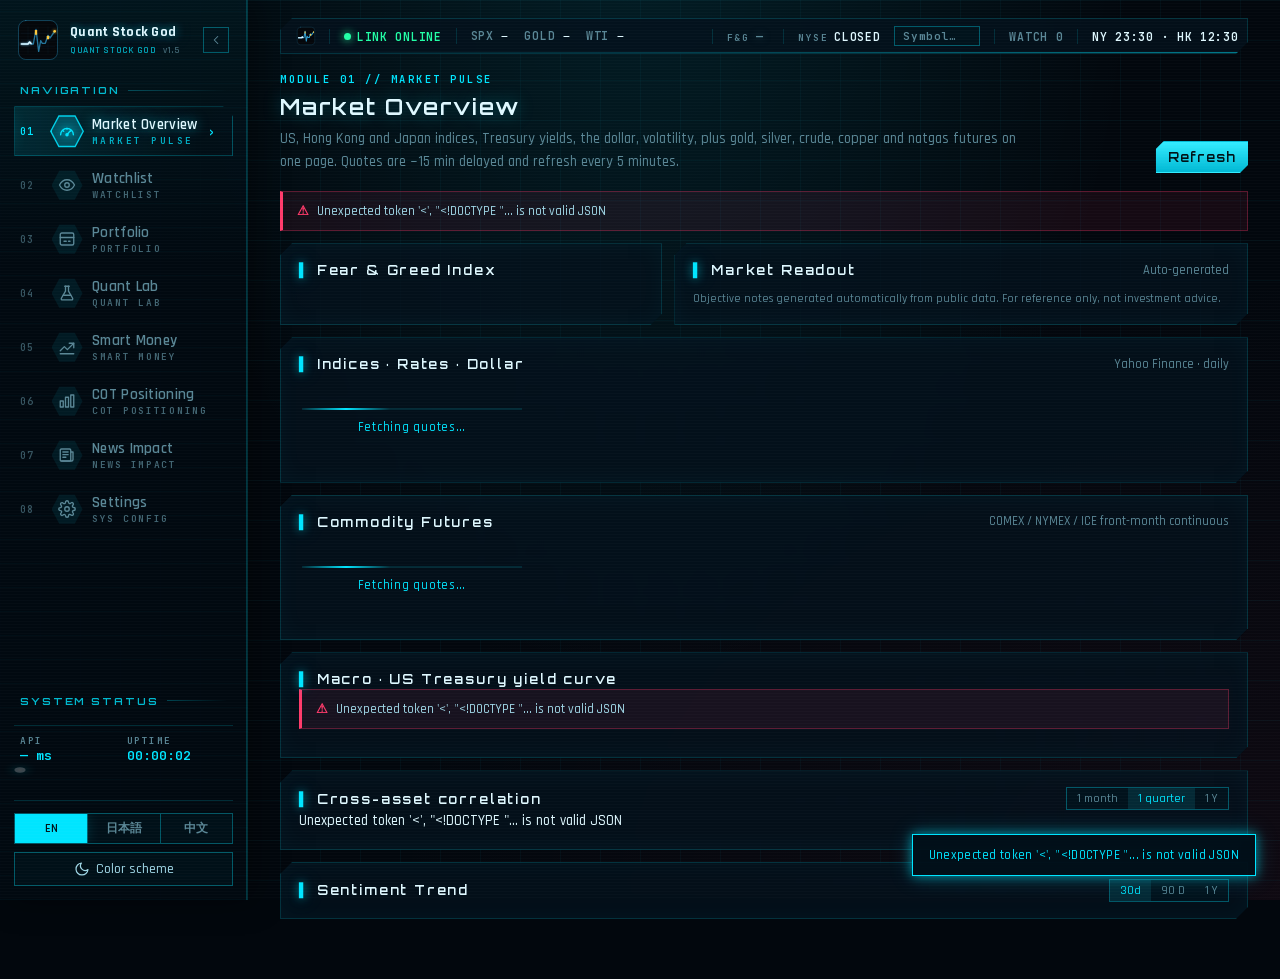
==== commit 0a03987e: "Detail view: quick actions to backtest, add to watchlist or record a position Co-Authored-By: Claude" ====
--- a/static/index.html
+++ b/static/index.html
@@ -13,7 +13,7 @@
 <link rel="stylesheet" href="market.css?v=3">
 <link rel="stylesheet" href="smart.css?v=2">
 <link rel="stylesheet" href="gold.css?v=1">
-<link rel="stylesheet" href="quant.css?v=8">
+<link rel="stylesheet" href="quant.css?v=9">
 <script src="boot.js?v=1"></script>
 </head>
 <body>
@@ -544,7 +544,13 @@
 <div id="toast" class="toast"></div>
 <div id="detail" class="dt-overlay" hidden role="dialog" aria-modal="true">
   <div class="dt-panel card">
-    <div class="dt-head"><div id="dt-title" class="dt-title"></div><button type="button" class="small ghost" data-dt-close aria-label="关闭">✕</button></div>
+    <div class="dt-head"><div id="dt-title" class="dt-title"></div>
+      <div class="dt-actions">
+        <button type="button" class="small ghost" data-dt-act="quant" title="在量化实验室里回测这个品种">量化实验室</button>
+        <button type="button" class="small ghost" data-dt-act="watch" title="把代码填进自选表单">添加到自选</button>
+        <button type="button" class="small ghost" data-dt-act="portfolio" title="把代码填进持仓表单">记录持仓</button>
+        <button type="button" class="small ghost" data-dt-close aria-label="关闭">✕</button>
+      </div></div>
     <div id="dt-body"></div>
   </div>
 </div>
@@ -568,7 +574,7 @@
 <script src="corr.js?v=1"></script>
 <script src="smart.js?v=3"></script>
 <script src="cot.js?v=3"></script>
-<script src="detail.js?v=3"></script>
+<script src="detail.js?v=4"></script>
 <script src="portfolio.js?v=1"></script>
 <script src="quant-lab.js?v=2"></script>
 <script src="macro.js?v=2"></script>
--- a/static/quant.css
+++ b/static/quant.css
@@ -111,6 +111,7 @@
 @keyframes dt-in { from { opacity: 0; } }
 .dt-panel { width: min(880px, 100%); margin: 0; border-color: var(--border-strong); }
 .dt-head { display: flex; justify-content: space-between; align-items: flex-start; gap: 12px; margin-bottom: 10px; }
+.dt-actions { display: flex; gap: 6px; flex-shrink: 0; flex-wrap: wrap; justify-content: flex-end; }
 .dt-title { display: flex; flex-wrap: wrap; align-items: baseline; gap: 6px 12px; font-size: 16px; }
 .dt-px { font: 700 22px var(--hud, var(--font)); }
 .dt-title em { font: 600 13px var(--mono); font-style: normal; }
@@ -357,6 +358,7 @@
 .ql-w b { text-align: right; font-size: 11.5px; }
 .ql-w b.up { color: var(--in); } .ql-w b.down { color: var(--out); }
 .ql-season { display: grid; grid-template-columns: repeat(12, 1fr); gap: 4px; margin-top: 6px; }
+@media (max-width: 1100px) { .ql-season { grid-template-columns: repeat(6, 1fr); } }
 .ql-season > div { display: flex; flex-direction: column; align-items: center; justify-content: flex-end; gap: 2px; padding: 6px 2px; border: 1px solid var(--border); background: var(--surface-2); font-size: 10.5px; min-height: 86px; }
 .ql-season span { color: var(--muted); }
 .ql-season i { display: block; width: 60%; background: var(--muted); opacity: .8; }
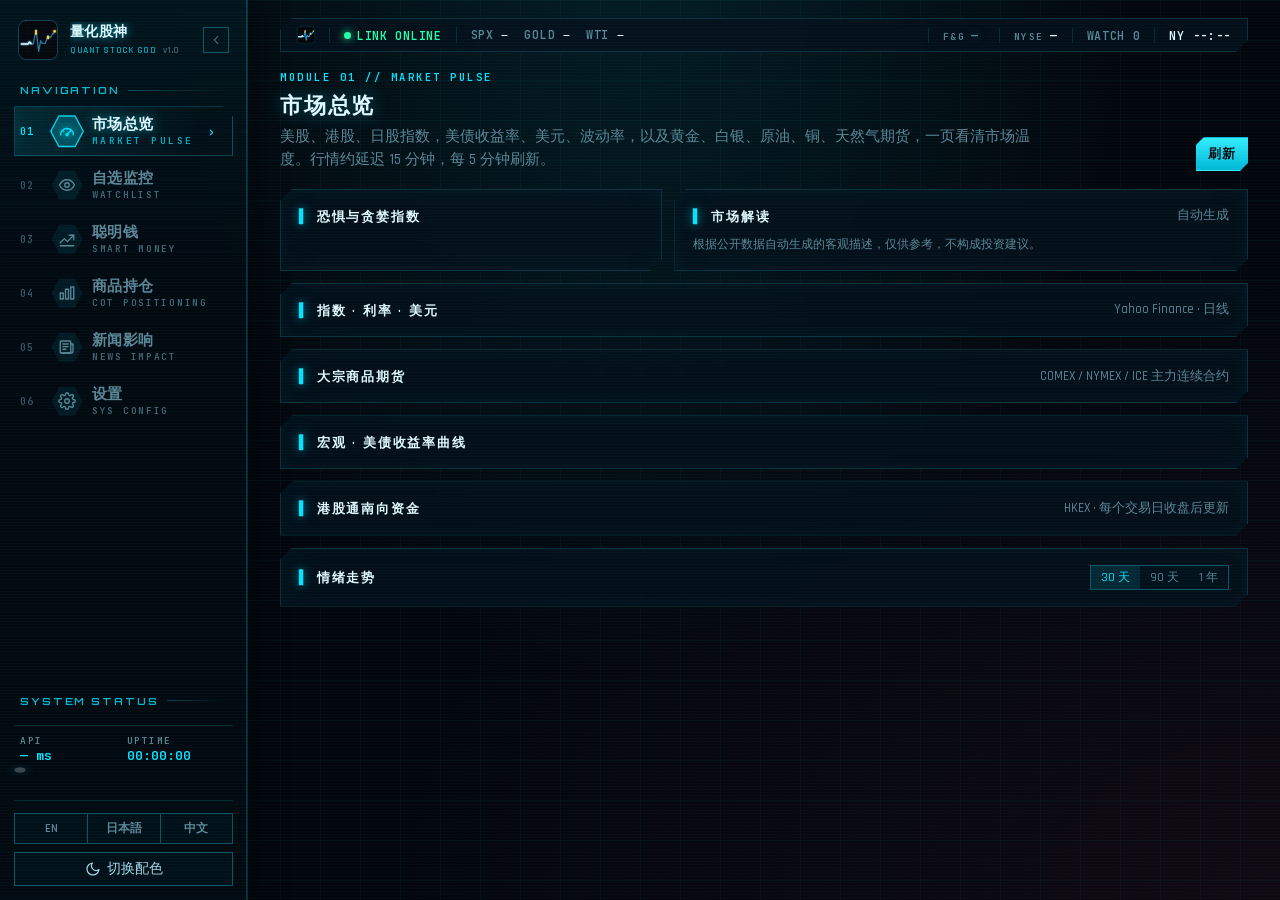
==== commit fed128fb: "Add HK Stock Connect southbound flows card - /api/southbound: HKEX daily stats (SH + SZ southbound l" ====
--- a/static/index.html
+++ b/static/index.html
@@ -8,13 +8,14 @@
 <link rel="stylesheet" href="fonts/fonts.css">
 <link rel="preload" href="fonts/Inter-0.woff2" as="font" type="font/woff2" crossorigin>
 <link rel="stylesheet" href="style.css?v=2">
-<link rel="stylesheet" href="hud.css?v=3">
+<link rel="stylesheet" href="hud.css?v=2">
 <link rel="stylesheet" href="nav.css?v=2">
-<link rel="stylesheet" href="market.css?v=3">
+<link rel="stylesheet" href="market.css?v=2">
 <link rel="stylesheet" href="smart.css?v=2">
 <link rel="stylesheet" href="gold.css?v=1">
-<link rel="stylesheet" href="quant.css?v=9">
+<link rel="stylesheet" href="quant.css?v=5">
 <script src="boot.js?v=1"></script>
+<script src="vendor/cytoscape.min.js"></script>
 </head>
 <body>
 <div class="ambient" aria-hidden="true"><i></i><i></i><i></i></div>
@@ -34,7 +35,7 @@
       </svg>
       <div class="brand-txt">
         <div class="brand-name" data-text="量化股神">量化股神</div>
-        <div class="brand-sub">QUANT STOCK GOD <i>v1.5</i></div>
+        <div class="brand-sub">QUANT STOCK GOD <i>v1.0</i></div>
       </div>
       <button id="nav-collapse" class="nav-collapse" type="button" title="收起 / 展开侧栏">
         <svg viewBox="0 0 24 24"><path d="M15 6l-6 6 6 6"/></svg>
@@ -56,38 +57,26 @@
         <span class="ni-txt"><b>自选监控</b><small>WATCHLIST</small></span>
         <span id="nav-new" class="nav-badge" hidden></span><span class="ni-arrow">›</span>
       </button>
-      <button data-tab="portfolio" title="持仓盈亏（快捷键 3）">
+      <button data-tab="smart" title="聪明钱（快捷键 3）">
         <span class="ni-idx">03</span>
-        <span class="ni-ico"><svg viewBox="0 0 24 24"><rect x="3" y="4" width="18" height="16" rx="2"/><path d="M3 10h18"/><path d="M8 15h3"/><path d="M14 15h2"/></svg></span>
-        <span class="ni-txt"><b>持仓盈亏</b><small>PORTFOLIO</small></span>
-        <span class="ni-arrow">›</span>
-      </button>
-      <button data-tab="quant" title="量化实验室（快捷键 4）">
-        <span class="ni-idx">04</span>
-        <span class="ni-ico"><svg viewBox="0 0 24 24"><path d="M9 3h6"/><path d="M10 3v6.5L4.5 19a1.5 1.5 0 001.3 2.2h12.4a1.5 1.5 0 001.3-2.2L14 9.5V3"/><path d="M7 15h10"/></svg></span>
-        <span class="ni-txt"><b>量化实验室</b><small>QUANT LAB</small></span>
-        <span class="ni-arrow">›</span>
-      </button>
-      <button data-tab="smart" title="聪明钱（快捷键 5）">
-        <span class="ni-idx">05</span>
         <span class="ni-ico"><svg viewBox="0 0 24 24"><path d="M3 17l5.5-5.5 4 4L21 7"/><path d="M15 7h6v6"/><path d="M3 21h18"/></svg></span>
         <span class="ni-txt"><b>聪明钱</b><small>SMART MONEY</small></span>
         <span class="ni-arrow">›</span>
       </button>
-      <button data-tab="cot" title="商品持仓（快捷键 6）">
-        <span class="ni-idx">06</span>
+      <button data-tab="cot" title="商品持仓（快捷键 4）">
+        <span class="ni-idx">04</span>
         <span class="ni-ico"><svg viewBox="0 0 24 24"><rect x="3" y="12" width="4" height="8"/><rect x="10" y="7" width="4" height="13"/><rect x="17" y="4" width="4" height="16"/></svg></span>
         <span class="ni-txt"><b>商品持仓</b><small>COT POSITIONING</small></span>
         <span class="ni-arrow">›</span>
       </button>
-      <button data-tab="news" title="新闻影响（快捷键 7）">
-        <span class="ni-idx">07</span>
+      <button data-tab="news" title="新闻影响（快捷键 5）">
+        <span class="ni-idx">05</span>
         <span class="ni-ico"><svg viewBox="0 0 24 24"><rect x="3" y="4" width="14" height="16" rx="1.5"/><path d="M17 8h3v10a2 2 0 01-2 2H5"/><path d="M6.5 8h7M6.5 11.5h7M6.5 15h4"/></svg></span>
         <span class="ni-txt"><b>新闻影响</b><small>NEWS IMPACT</small></span>
         <span id="nav-news" class="nav-badge" hidden></span><span class="ni-arrow">›</span>
       </button>
-      <button data-tab="settings" title="设置（快捷键 8）">
-        <span class="ni-idx">08</span>
+      <button data-tab="settings" title="设置（快捷键 6）">
+        <span class="ni-idx">06</span>
         <span class="ni-ico"><svg viewBox="0 0 24 24"><circle cx="12" cy="12" r="3"/><path d="M19.4 15a1.7 1.7 0 00.3 1.8l.1.1a2 2 0 11-2.8 2.8l-.1-.1a1.7 1.7 0 00-1.8-.3 1.7 1.7 0 00-1 1.5V21a2 2 0 11-4 0v-.1a1.7 1.7 0 00-1.1-1.5 1.7 1.7 0 00-1.8.3l-.1.1a2 2 0 11-2.8-2.8l.1-.1a1.7 1.7 0 00.3-1.8 1.7 1.7 0 00-1.5-1H3a2 2 0 110-4h.1a1.7 1.7 0 001.5-1.1 1.7 1.7 0 00-.3-1.8l-.1-.1a2 2 0 112.8-2.8l.1.1a1.7 1.7 0 001.8.3H9a1.7 1.7 0 001-1.5V3a2 2 0 114 0v.1a1.7 1.7 0 001 1.5 1.7 1.7 0 001.8-.3l.1-.1a2 2 0 112.8 2.8l-.1.1a1.7 1.7 0 00-.3 1.8V9a1.7 1.7 0 001.5 1H21a2 2 0 110 4h-.1a1.7 1.7 0 00-1.5 1z"/></svg></span>
         <span class="ni-txt"><b>设置</b><small>SYS CONFIG</small></span>
         <span class="ni-arrow">›</span>
@@ -128,7 +117,6 @@
       <span id="marquee" class="marquee" title="点击查看自选监控"><span id="marquee-track"></span></span>
       <span class="hb-fng" id="hb-fng" title="恐惧与贪婪指数（点击查看市场总览）"><small>F&amp;G</small><b>—</b><i></i></span>
       <span class="hb-gas" id="hb-mkt" translate="no"><small>NYSE</small><b>—</b></span>
-      <form id="lookup" class="hb-lookup" title="查看任意代码的详情（快捷键 /）"><input id="lookup-sym" placeholder="代码…" spellcheck="false" autocomplete="off"></form>
       <span id="hud-watch" translate="no">WATCH 0</span>
       <span class="clock" id="clock" translate="no">NY --:--</span>
       <i class="hb-beat" id="hb-beat" aria-hidden="true"></i>
@@ -180,10 +168,10 @@
           <div id="mc-grid" class="q-grid mc-grid"></div>
         </div>
       </div>
-      <div class="card">
-        <div class="card-head"><h3>跨资产相关性</h3><span id="corr-msg" class="muted"></span><span class="spacer"></span>
-          <div class="seg" id="corr-range"><button type="button" data-d="20">1 个月</button><button type="button" data-d="60" class="on">1 季度</button><button type="button" data-d="250">1 年</button></div></div>
-        <div id="mk-corr" class="mk-corr"></div>
+      <div class="card" id="sb-card">
+        <div class="card-head"><h3>港股通南向资金</h3><span id="sb-date" class="chip"></span><span class="spacer"></span><span class="muted">HKEX · 每个交易日收盘后更新</span></div>
+        <div id="sb-msg" class="msg"></div>
+        <div id="sb-body"></div>
       </div>
       <div class="card">
         <div class="card-head"><h3>情绪走势</h3><span class="spacer"></span>
@@ -209,7 +197,7 @@
       <div class="card alert-card">
         <div class="card-head"><h3>后台异动提醒</h3><span id="al-state" class="badge">—</span>
           <span class="spacer"></span><span id="al-info" class="muted"></span></div>
-        <p class="muted al-desc">由本地服务在后台定时检查自选列表：当日涨跌幅绝对值 ≥ 设定百分比、成交量 ≥ 20 日均量的设定倍数、RSI 当天进入超买 / 超卖区、创 52 周新高 / 新低，或当天穿越设定的目标价，就推送 macOS 系统通知。同一品种同一交易日的同类异动只提醒一次。网页不用开着，只要服务在运行即可。</p>
+        <p class="muted al-desc">由本地服务在后台定时检查自选列表：当日涨跌幅绝对值 ≥ 设定百分比、成交量 ≥ 20 日均量的设定倍数、RSI 当天进入超买 / 超卖区，或创 52 周新高 / 新低，就推送 macOS 系统通知。同一品种同一交易日的同类异动只提醒一次。网页不用开着，只要服务在运行即可。</p>
         <div class="form-row">
           <label class="switch"><input id="al-on" type="checkbox"><i></i>开启后台提醒</label>
           <label class="field"><span>检查间隔</span><select id="al-int"><option value="5">每 5 分钟</option><option value="15">每 15 分钟</option><option value="30">每 30 分钟</option><option value="60">每 60 分钟</option></select></label>
@@ -217,13 +205,6 @@
           <span class="spacer"></span>
           <button id="al-test" type="button" class="ghost small">发送测试通知</button>
           <button id="al-run" type="button" class="ghost small">立即检查一次</button>
-        </div>
-        <div class="form-row dg-row">
-          <label class="switch" title="每天到设定时间推送一条系统通知：主要指数 / 商品涨跌、恐惧贪婪指数、自选里最强和最弱的品种"><input id="dg-on" type="checkbox"><i></i>每日摘要通知</label>
-          <label class="field"><span>发送时间</span><input id="dg-time" type="time" value="08:30" step="60" class="w-sm mono-input"></label>
-          <span id="dg-info" class="muted"></span>
-          <span class="spacer"></span>
-          <button id="dg-run" type="button" class="ghost small">现在发送摘要</button>
         </div>
         <div id="al-hist" class="al-hist"></div>
       </div>
@@ -237,86 +218,13 @@
           <label class="field"><span>放量倍数</span><input id="w-vol" type="number" min="0" step="0.5" value="2" class="w-sm"><em>×</em></label>
           <label class="switch" title="RSI(14) 当天升破 70 或跌破 30 时提醒（昨天收盘还不在该区间）"><input id="w-rsi" type="checkbox" checked><i></i>RSI 超买 / 超卖</label>
           <label class="switch" title="现价高于此前 52 周最高收盘价，或低于最低收盘价时提醒"><input id="w-52" type="checkbox" checked><i></i>52 周新高 / 新低</label>
-          <label class="switch" title="20 日均线当天上穿（金叉）或下穿（死叉）50 日均线时提醒"><input id="w-ma" type="checkbox" checked><i></i>均线金叉 / 死叉</label>
-          <label class="field" title="现价当天升破这个价位时提醒（昨收还在下方）；留空不设"><span>目标价 ≥</span><input id="w-above" type="number" min="0" step="any" placeholder="不设" class="w-sm mono-input"></label>
-          <label class="field" title="现价当天跌破这个价位时提醒（昨收还在上方）；留空不设"><span>目标价 ≤</span><input id="w-below" type="number" min="0" step="any" placeholder="不设" class="w-sm mono-input"></label>
           <button class="primary">加入自选</button>
         </div>
       </form>
 
       <div class="card">
-        <div class="card-head"><h3>自选列表</h3><span id="watch-count" class="chip"></span><span class="spacer"></span><span class="muted">股票盘中成交量按时段折算成全天预估（*）；期货为当日累计，盘中偏低</span>
-          <button id="w-export" type="button" class="ghost small" title="把自选列表和 13F 基金列表存成 JSON 文件（不含 API Key）">导出</button>
-          <button id="w-import" type="button" class="ghost small" title="从导出的 JSON 文件导入：默认只添加本机没有的品种">导入</button>
-          <input id="w-file" type="file" accept="application/json,.json" hidden></div>
+        <div class="card-head"><h3>自选列表</h3><span id="watch-count" class="chip"></span><span class="spacer"></span><span class="muted">股票盘中成交量按时段折算成全天预估（*）；期货为当日累计，盘中偏低</span></div>
         <div class="table-wrap"><table id="watch-table"></table></div>
-      </div>
-    </section>
-
-    <!-- ======================= 持仓盈亏 ======================= -->
-    <section id="tab-portfolio" class="tab">
-      <header class="page-head">
-        <div>
-          <div class="eyebrow">MODULE 03 // PORTFOLIO P&amp;L</div>
-          <h1>持仓盈亏</h1>
-          <p>记录你的持仓（代码、股数、平均成本），用约 15 分钟延迟的行情计算市值、盈亏和当日变动；非美元品种按 Yahoo 汇率折算成美元合计。数据只保存在本机的 data/positions.json。</p>
-        </div>
-        <div class="head-actions">
-          <span id="pf-upd" class="muted"></span>
-          <button id="pf-refresh" type="button" class="primary">刷新</button>
-        </div>
-      </header>
-      <div id="pf-msg" class="msg"></div>
-      <div id="pf-sum" class="pf-sum"></div>
-      <form id="pf-form" class="card form-card">
-        <div class="form-title">添加 / 修改持仓</div>
-        <div class="form-row">
-          <input id="pf-sym" placeholder="代码，如 AAPL / 0700.HK / GC=F" spellcheck="false" class="mono-input grow" required>
-          <label class="field"><span>股数</span><input id="pf-shares" type="number" min="0" step="any" class="w-md mono-input" required></label>
-          <label class="field"><span>平均成本</span><input id="pf-cost" type="number" min="0" step="any" class="w-md mono-input" required></label>
-          <input id="pf-note" placeholder="备注（可选）" class="grow">
-          <button class="primary">保存持仓</button>
-        </div>
-      </form>
-      <div class="card">
-        <div class="card-head"><h3>持仓明细</h3><span id="pf-count" class="chip"></span><span class="spacer"></span><span id="pf-fx" class="muted" translate="no"></span></div>
-        <div class="table-wrap"><table id="pf-table"></table></div>
-        <p class="muted mk-disc">仅供记录与参考，不构成投资建议；未计入手续费、股息和税费。</p>
-      </div>
-    </section>
-
-    <!-- ======================= 量化实验室 ======================= -->
-    <section id="tab-quant" class="tab">
-      <header class="page-head">
-        <div>
-          <div class="eyebrow">MODULE 04 // QUANT LAB</div>
-          <h1>量化实验室</h1>
-          <p>用历史日线检验简单规则（只做多、按收盘价执行、含手续费），并按过去一年的波动率给出未来 N 个交易日的价格统计区间。两者都是对历史数据的统计描述，不是预测，不构成投资建议。</p>
-        </div>
-      </header>
-      <form id="ql-form" class="card form-card">
-        <div class="form-title">回测设置</div>
-        <div class="form-row">
-          <input id="ql-sym" placeholder="代码，如 AAPL / 0700.HK / GC=F / ^GSPC" spellcheck="false" class="mono-input grow" required>
-          <label class="field"><span>策略</span><select id="ql-strategy"><option value="ma_cross">均线金叉 / 死叉（20 / 50 日）</option><option value="trend200">200 日趋势</option><option value="rsi_mr">RSI 均值回归</option><option value="buyhold">买入持有</option></select></label>
-          <label class="field"><span>区间</span><select id="ql-range"><option value="2y">2 年</option><option value="5y" selected>5 年</option><option value="10y">10 年</option></select></label>
-          <label class="field" title="每次换仓的成本，1 bp = 0.01%"><span>手续费</span><input id="ql-fee" type="number" min="0" max="100" step="1" value="5" class="w-sm mono-input"><em>bp</em></label>
-          <label class="field" title="可选：按历史波动率估算未来 N 个交易日到达该价位的概率"><span>目标价</span><input id="ql-target" type="number" min="0" step="any" placeholder="可选" class="w-sm mono-input"></label>
-          <button class="primary">运行</button>
-        </div>
-        <div id="ql-quick" class="form-row"></div>
-      </form>
-      <div class="card">
-        <div class="card-head"><h3>规则回测</h3><span id="ql-bt-sub" class="muted"></span></div>
-        <div id="ql-bt"><p class="muted">输入代码并点「运行」。策略：均线金叉 / 死叉 = 20 日均线在 50 日均线上方时持有；200 日趋势 = 价格在 200 日均线上方时持有；RSI 均值回归 = RSI(14) 低于 30 买入、高于 70 卖出。</p></div>
-      </div>
-      <div class="card">
-        <div class="card-head"><h3>统计区间（历史波动率）</h3><span id="ql-fc-sub" class="muted"></span></div>
-        <div id="ql-fc"><p class="muted">按过去一年的日波动率，给出 5 / 10 / 20 / 60 个交易日后价格的 68% 和 95% 区间；填了目标价还会算到达概率。</p></div>
-      </div>
-      <div class="card">
-        <div class="card-head"><h3>预测检验</h3><span id="ql-sg-sub" class="muted"></span></div>
-        <div id="ql-sg"><p class="muted">三个角度看"历史上出现这种情况之后发生了什么"：历史相似情形之后 5 / 20 日的收益分布；只用价格特征的逻辑回归模型在最近一年样本外的命中率（和"一直猜多数方向"的基准对比）；按月份、星期的季节性。每一项都放在基准旁边，接近基准就说明没有可利用的规律。</p></div>
       </div>
     </section>
 
@@ -324,7 +232,7 @@
     <section id="tab-smart" class="tab">
       <header class="page-head">
         <div>
-          <div class="eyebrow">MODULE 05 // SMART MONEY · SEC EDGAR</div>
+          <div class="eyebrow">MODULE 03 // SMART MONEY · SEC EDGAR</div>
           <h1>聪明钱</h1>
           <p>美股公司内部人（董事、高管、10% 股东）用自己的钱在公开市场买入的记录（Form 4 交易代码 P），以及知名基金每季度 13F 持仓的变化。</p>
         </div>
@@ -392,7 +300,7 @@
     <section id="tab-cot" class="tab">
       <header class="page-head">
         <div>
-          <div class="eyebrow">MODULE 06 // CFTC COMMITMENTS OF TRADERS</div>
+          <div class="eyebrow">MODULE 04 // CFTC COMMITMENTS OF TRADERS</div>
           <h1>商品持仓</h1>
           <p>CFTC 每周持仓报告（细分版，仅期货）中“管理资金”（对冲基金、CTA 等投机资金）的净多头，以及它在最近 3 年里所处的百分位。数据截至每周二，周五公布。</p>
         </div>
@@ -417,7 +325,7 @@
     <section id="tab-news" class="tab">
       <header class="page-head">
         <div>
-          <div class="eyebrow">MODULE 07 // NEWS IMPACT</div>
+          <div class="eyebrow">MODULE 05 // NEWS IMPACT</div>
           <h1>新闻影响</h1>
           <p>抓取最近 72 小时与原油、天然气、黄金、白银、铜相关的公开新闻标题，用关键词规则识别其中的驱动因素（如 OPEC 减产、航道风险、美联储鹰鸽、美元、库存、中国政策、天气、矿山停产），并给出这类因素通常的影响方向。</p>
         </div>
@@ -479,9 +387,9 @@
     <section id="tab-settings" class="tab">
       <header class="page-head">
         <div>
-          <div class="eyebrow">MODULE 08 // SYSTEM CONFIG</div>
+          <div class="eyebrow">MODULE 06 // SYSTEM CONFIG</div>
           <h1>设置</h1>
-          <p>API Key 和邮箱只保存在本机的 data/secrets.json 里（偏好设置在 config.json），页面不会回显已保存的内容。</p>
+          <p>API Key 和邮箱只保存在本机的 data/config.json 里，页面不会回显已保存的内容。</p>
         </div>
       </header>
       <div class="settings-grid">
@@ -544,13 +452,7 @@
 <div id="toast" class="toast"></div>
 <div id="detail" class="dt-overlay" hidden role="dialog" aria-modal="true">
   <div class="dt-panel card">
-    <div class="dt-head"><div id="dt-title" class="dt-title"></div>
-      <div class="dt-actions">
-        <button type="button" class="small ghost" data-dt-act="quant" title="在量化实验室里回测这个品种">量化实验室</button>
-        <button type="button" class="small ghost" data-dt-act="watch" title="把代码填进自选表单">添加到自选</button>
-        <button type="button" class="small ghost" data-dt-act="portfolio" title="把代码填进持仓表单">记录持仓</button>
-        <button type="button" class="small ghost" data-dt-close aria-label="关闭">✕</button>
-      </div></div>
+    <div class="dt-head"><div id="dt-title" class="dt-title"></div><button type="button" class="small ghost" data-dt-close aria-label="关闭">✕</button></div>
     <div id="dt-body"></div>
   </div>
 </div>
@@ -568,16 +470,14 @@
   <div class="lines" id="boot-lines"></div>
   <div class="skip">CLICK TO SKIP</div>
 </div>
-<script src="i18n.js?v=9"></script>
-<script src="app.js?v=8"></script>
+<script src="i18n.js?v=4"></script>
+<script src="app.js?v=3"></script>
 <script src="market.js?v=3"></script>
-<script src="corr.js?v=1"></script>
-<script src="smart.js?v=3"></script>
-<script src="cot.js?v=3"></script>
-<script src="detail.js?v=4"></script>
-<script src="portfolio.js?v=1"></script>
-<script src="quant-lab.js?v=2"></script>
-<script src="macro.js?v=2"></script>
+<script src="smart.js?v=2"></script>
+<script src="cot.js?v=2"></script>
+<script src="detail.js?v=3"></script>
+<script src="macro.js?v=1"></script>
+<script src="south.js?v=3"></script>
 <script src="news.js?v=1"></script>
 <script src="tech.js?v=1"></script>
 </body>
--- a/static/quant.css
+++ b/static/quant.css
@@ -30,34 +30,7 @@
 /* 自选 */
 .q-flag.move { background: color-mix(in srgb, var(--out) 16%, transparent); color: var(--out); }
 .q-flag.volume { background: color-mix(in srgb, var(--q-new) 16%, transparent); color: var(--q-new); }
-.q-flag.above { background: color-mix(in srgb, var(--in) 16%, transparent); color: var(--in); }
-.q-flag.below { background: color-mix(in srgb, var(--out) 16%, transparent); color: var(--out); }
 tr.q-hit td { background: color-mix(in srgb, var(--accent) 6%, transparent); }
-#watch-table th.sortable { cursor: pointer; user-select: none; }
-#watch-table th.sortable:hover { color: var(--text); }
-#watch-table th.sortable.asc::after { content: " ▲"; font-size: 9px; color: var(--accent); }
-#watch-table th.sortable.desc::after { content: " ▼"; font-size: 9px; color: var(--accent); }
-.dg-row { border-top: 1px dashed var(--border); padding-top: 10px; margin-top: 8px; }
-.q-flag.golden { background: color-mix(in srgb, var(--gold) 16%, transparent); color: var(--gold); }
-.q-flag.death { background: color-mix(in srgb, var(--out) 16%, transparent); color: var(--out); }
-
-/* 持仓盈亏 */
-.pf-sum { display: grid; grid-template-columns: repeat(auto-fit, minmax(170px, 1fr)); gap: 10px; margin-bottom: 12px; }
-.pf-tile { padding: 12px 14px; border: 1px solid var(--border); background: var(--surface-2); min-width: 0; }
-.pf-tile.wide { grid-column: 1 / -1; }
-.pf-tile span { display: block; font-size: 11px; letter-spacing: .08em; color: var(--muted); }
-.pf-tile b { display: block; margin-top: 4px; font: 700 24px/1.1 var(--hud, var(--font)); color: var(--text); }
-.pf-tile.up b { color: var(--in); } .pf-tile.down b { color: var(--out); }
-.pf-tile small { display: block; margin-top: 3px; font: 600 11.5px var(--mono); color: var(--text-2); }
-#pf-form input.w-md { width: 120px; }
-.pf-w { position: relative; width: 90px; height: 14px; background: color-mix(in srgb, var(--muted) 14%, transparent); }
-.pf-w i { display: block; height: 100%; background: color-mix(in srgb, var(--accent) 55%, transparent); }
-.pf-w span { position: absolute; inset: 0; font: 600 10px/14px var(--mono); text-align: center; color: var(--text); }
-#pf-table .row-acts { white-space: nowrap; text-align: right; }
-#pf-table tr.pf-totals td { background: var(--surface-2); font-size: 12px; }
-#pf-table tr.pf-totals span { margin-right: 18px; } #pf-table tr.pf-totals i { font-style: normal; }
-#pf-table td.up, #pf-table i.up { color: var(--in); } #pf-table td.down, #pf-table i.down { color: var(--out); }
-.dg-row #dg-time { width: 104px; }
 tr.q-hit td:first-child { box-shadow: inset 2px 0 0 var(--accent); animation: breathe 5s ease-in-out infinite; }
 #watch-table .row-acts { white-space: nowrap; text-align: right; }
 #watch-table .row-acts button + button { margin-left: 6px; }
@@ -111,7 +84,6 @@
 @keyframes dt-in { from { opacity: 0; } }
 .dt-panel { width: min(880px, 100%); margin: 0; border-color: var(--border-strong); }
 .dt-head { display: flex; justify-content: space-between; align-items: flex-start; gap: 12px; margin-bottom: 10px; }
-.dt-actions { display: flex; gap: 6px; flex-shrink: 0; flex-wrap: wrap; justify-content: flex-end; }
 .dt-title { display: flex; flex-wrap: wrap; align-items: baseline; gap: 6px 12px; font-size: 16px; }
 .dt-px { font: 700 22px var(--hud, var(--font)); }
 .dt-title em { font: 600 13px var(--mono); font-style: normal; }
@@ -327,43 +299,20 @@
 :root:lang(en) .brand .brand-name { font-family: "Rajdhani", var(--font); font-size: 14px; font-weight: 700; letter-spacing: .02em; }
 :root:lang(en) .brand .brand-sub { font-size: 9.5px; letter-spacing: .06em; }
 
-/* 量化实验室 */
-.ql-grid { display: grid; grid-template-columns: minmax(0, 1.2fr) minmax(0, 1fr); gap: 14px; align-items: start; }
-@media (max-width: 1100px) { .ql-grid { grid-template-columns: 1fr; } }
-.ql-metrics td, .ql-bands td, .ql-halves td { padding: 6px 8px; border-bottom: 1px solid var(--border); }
-.ql-metrics th, .ql-bands th, .ql-halves th { font-size: 11px; color: var(--muted); padding: 4px 8px; text-align: left; }
-.ql-metrics th.num, .ql-bands th.num, .ql-halves th.num { text-align: right; }
-.ql-metrics td.up, .ql-halves td.up, .ql-facts b.up { color: var(--in); } .ql-metrics td.down, .ql-halves td.down, .ql-facts b.down { color: var(--out); }
-.ql-facts { display: grid; grid-template-columns: repeat(auto-fit, minmax(130px, 1fr)); gap: 8px; }
-.ql-facts > div { padding: 8px 10px; border: 1px solid var(--border); background: var(--surface-2); min-width: 0; }
-.ql-facts span { display: block; font-size: 11px; color: var(--muted); letter-spacing: .06em; }
-.ql-facts b { display: block; margin-top: 2px; font-size: 16px; }
-.ql-facts small { display: block; font-size: 11px; margin-top: 2px; }
-.ql-chart { margin: 14px 0 6px; }
-.ql-chart svg { width: 100%; height: 220px; display: block; }
-.ql-chart.cone svg { height: 200px; }
-.ql-chart .g { stroke: var(--border); }
-.ql-chart text { font: 600 10px var(--mono); fill: var(--muted); }
-.ql-chart path { fill: none; stroke-width: 1.6; vector-effect: non-scaling-stroke; }
-.ql-chart path.bh { stroke-dasharray: 4 3; }
-.ql-legend { display: flex; gap: 16px; font-size: 11.5px; color: var(--muted); margin-top: 4px; }
-.ql-legend i { display: inline-block; width: 14px; height: 3px; margin-right: 6px; vertical-align: middle; }
-.ql-halves { margin-top: 12px; }
-.ql-note { font-size: 11.5px; margin: 8px 0 0; }
-.ql-trades { display: flex; flex-wrap: wrap; gap: 6px 14px; font-size: 12px; }
-.ql-trades > span.up b { color: var(--in); } .ql-trades > span.down b { color: var(--out); }
-.ql-w { display: grid; grid-template-columns: 110px 1fr 56px; gap: 8px; align-items: center; font-size: 11.5px; color: var(--muted); margin-bottom: 4px; }
-.ql-wbar { height: 6px; background: color-mix(in srgb, var(--muted) 14%, transparent); }
-.ql-wbar i { display: block; height: 100%; }
-.ql-w b { text-align: right; font-size: 11.5px; }
-.ql-w b.up { color: var(--in); } .ql-w b.down { color: var(--out); }
-.ql-season { display: grid; grid-template-columns: repeat(12, 1fr); gap: 4px; margin-top: 6px; }
-@media (max-width: 1100px) { .ql-season { grid-template-columns: repeat(6, 1fr); } }
-.ql-season > div { display: flex; flex-direction: column; align-items: center; justify-content: flex-end; gap: 2px; padding: 6px 2px; border: 1px solid var(--border); background: var(--surface-2); font-size: 10.5px; min-height: 86px; }
-.ql-season span { color: var(--muted); }
-.ql-season i { display: block; width: 60%; background: var(--muted); opacity: .8; }
-.ql-season .up i { background: var(--in); } .ql-season .down i { background: var(--out); }
-.ql-season b { font-size: 11px; } .ql-season .up b { color: var(--in); } .ql-season .down b { color: var(--out); }
-.ql-season small { font-size: 9.5px; color: var(--muted); }
-.ql-week { display: flex; flex-wrap: wrap; gap: 6px 18px; margin-top: 8px; font-size: 12px; }
-.ql-week b.up { color: var(--in); } .ql-week b.down { color: var(--out); }
+/* 港股通南向资金 */
+.sb-stats { margin-top: 4px; }
+.sb-stats .dt-stat small { font-size: 10.5px; }
+.sb-chart { margin-top: 10px; }
+.sb-chart rect { transition: opacity .3s ease; }
+.sb-chart rect:hover { opacity: 1; }
+.sb-tables { display: grid; grid-template-columns: repeat(auto-fit, minmax(440px, 1fr)); gap: 14px; margin-top: 8px; }
+@media (max-width: 600px) { .sb-tables { grid-template-columns: 1fr; } }
+.sb-tables table { font-size: 12.5px; }
+.sb-tables td, .sb-tables th { white-space: nowrap; }
+.sb-tables td:nth-child(2) { max-width: 180px; overflow: hidden; text-overflow: ellipsis; }
+.sb-chart svg { width: 100%; display: block; }
+.sb-chart .g { stroke: var(--border); stroke-dasharray: 2 3; }
+.sb-chart text { font: 500 10.5px var(--mono); fill: var(--muted); }
+#sb-card tr[data-sym] { cursor: pointer; }
+#sb-card td.up { color: var(--in); } #sb-card td.down { color: var(--out); }
+#sb-card .dt-stat b.up { color: var(--in); } #sb-card .dt-stat b.down { color: var(--out); }
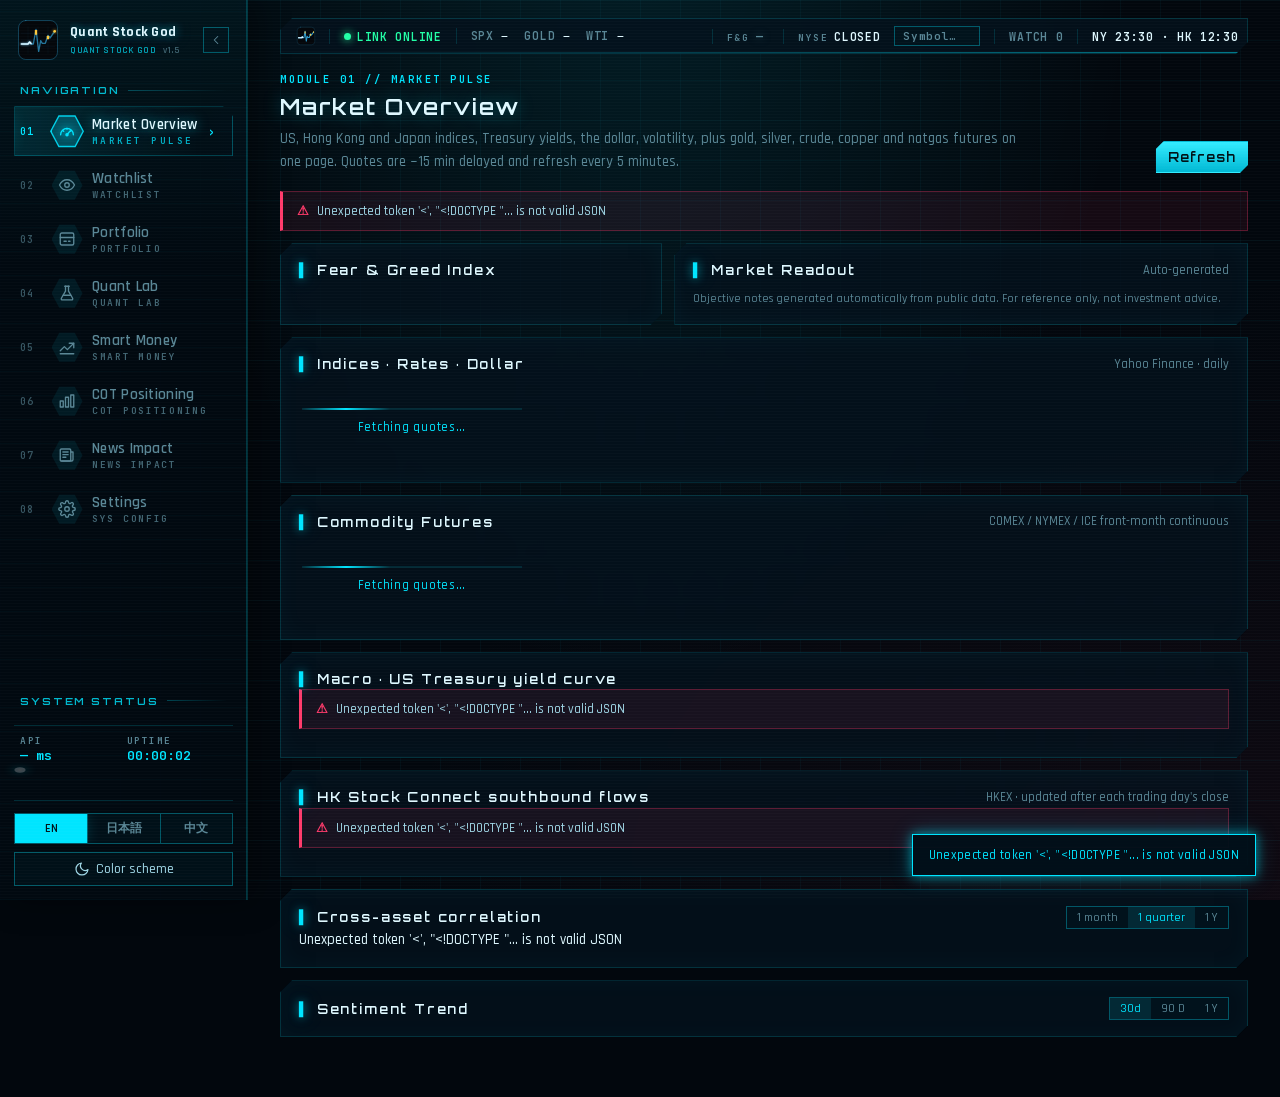
==== commit 404c8161: "v1.5.1: portfolio, Quant Lab, prediction check and alert upgrades, with review fixes Brings in the v" ====
--- a/static/index.html
+++ b/static/index.html
@@ -8,14 +8,13 @@
 <link rel="stylesheet" href="fonts/fonts.css">
 <link rel="preload" href="fonts/Inter-0.woff2" as="font" type="font/woff2" crossorigin>
 <link rel="stylesheet" href="style.css?v=2">
-<link rel="stylesheet" href="hud.css?v=2">
+<link rel="stylesheet" href="hud.css?v=3">
 <link rel="stylesheet" href="nav.css?v=2">
-<link rel="stylesheet" href="market.css?v=2">
+<link rel="stylesheet" href="market.css?v=3">
 <link rel="stylesheet" href="smart.css?v=2">
 <link rel="stylesheet" href="gold.css?v=1">
-<link rel="stylesheet" href="quant.css?v=5">
+<link rel="stylesheet" href="quant.css?v=10">
 <script src="boot.js?v=1"></script>
-<script src="vendor/cytoscape.min.js"></script>
 </head>
 <body>
 <div class="ambient" aria-hidden="true"><i></i><i></i><i></i></div>
@@ -35,7 +34,7 @@
       </svg>
       <div class="brand-txt">
         <div class="brand-name" data-text="量化股神">量化股神</div>
-        <div class="brand-sub">QUANT STOCK GOD <i>v1.0</i></div>
+        <div class="brand-sub">QUANT STOCK GOD <i>v1.5</i></div>
       </div>
       <button id="nav-collapse" class="nav-collapse" type="button" title="收起 / 展开侧栏">
         <svg viewBox="0 0 24 24"><path d="M15 6l-6 6 6 6"/></svg>
@@ -57,26 +56,38 @@
         <span class="ni-txt"><b>自选监控</b><small>WATCHLIST</small></span>
         <span id="nav-new" class="nav-badge" hidden></span><span class="ni-arrow">›</span>
       </button>
-      <button data-tab="smart" title="聪明钱（快捷键 3）">
+      <button data-tab="portfolio" title="持仓盈亏（快捷键 3）">
         <span class="ni-idx">03</span>
+        <span class="ni-ico"><svg viewBox="0 0 24 24"><rect x="3" y="4" width="18" height="16" rx="2"/><path d="M3 10h18"/><path d="M8 15h3"/><path d="M14 15h2"/></svg></span>
+        <span class="ni-txt"><b>持仓盈亏</b><small>PORTFOLIO</small></span>
+        <span class="ni-arrow">›</span>
+      </button>
+      <button data-tab="quant" title="量化实验室（快捷键 4）">
+        <span class="ni-idx">04</span>
+        <span class="ni-ico"><svg viewBox="0 0 24 24"><path d="M9 3h6"/><path d="M10 3v6.5L4.5 19a1.5 1.5 0 001.3 2.2h12.4a1.5 1.5 0 001.3-2.2L14 9.5V3"/><path d="M7 15h10"/></svg></span>
+        <span class="ni-txt"><b>量化实验室</b><small>QUANT LAB</small></span>
+        <span class="ni-arrow">›</span>
+      </button>
+      <button data-tab="smart" title="聪明钱（快捷键 5）">
+        <span class="ni-idx">05</span>
         <span class="ni-ico"><svg viewBox="0 0 24 24"><path d="M3 17l5.5-5.5 4 4L21 7"/><path d="M15 7h6v6"/><path d="M3 21h18"/></svg></span>
         <span class="ni-txt"><b>聪明钱</b><small>SMART MONEY</small></span>
         <span class="ni-arrow">›</span>
       </button>
-      <button data-tab="cot" title="商品持仓（快捷键 4）">
-        <span class="ni-idx">04</span>
+      <button data-tab="cot" title="商品持仓（快捷键 6）">
+        <span class="ni-idx">06</span>
         <span class="ni-ico"><svg viewBox="0 0 24 24"><rect x="3" y="12" width="4" height="8"/><rect x="10" y="7" width="4" height="13"/><rect x="17" y="4" width="4" height="16"/></svg></span>
         <span class="ni-txt"><b>商品持仓</b><small>COT POSITIONING</small></span>
         <span class="ni-arrow">›</span>
       </button>
-      <button data-tab="news" title="新闻影响（快捷键 5）">
-        <span class="ni-idx">05</span>
+      <button data-tab="news" title="新闻影响（快捷键 7）">
+        <span class="ni-idx">07</span>
         <span class="ni-ico"><svg viewBox="0 0 24 24"><rect x="3" y="4" width="14" height="16" rx="1.5"/><path d="M17 8h3v10a2 2 0 01-2 2H5"/><path d="M6.5 8h7M6.5 11.5h7M6.5 15h4"/></svg></span>
         <span class="ni-txt"><b>新闻影响</b><small>NEWS IMPACT</small></span>
         <span id="nav-news" class="nav-badge" hidden></span><span class="ni-arrow">›</span>
       </button>
-      <button data-tab="settings" title="设置（快捷键 6）">
-        <span class="ni-idx">06</span>
+      <button data-tab="settings" title="设置（快捷键 8）">
+        <span class="ni-idx">08</span>
         <span class="ni-ico"><svg viewBox="0 0 24 24"><circle cx="12" cy="12" r="3"/><path d="M19.4 15a1.7 1.7 0 00.3 1.8l.1.1a2 2 0 11-2.8 2.8l-.1-.1a1.7 1.7 0 00-1.8-.3 1.7 1.7 0 00-1 1.5V21a2 2 0 11-4 0v-.1a1.7 1.7 0 00-1.1-1.5 1.7 1.7 0 00-1.8.3l-.1.1a2 2 0 11-2.8-2.8l.1-.1a1.7 1.7 0 00.3-1.8 1.7 1.7 0 00-1.5-1H3a2 2 0 110-4h.1a1.7 1.7 0 001.5-1.1 1.7 1.7 0 00-.3-1.8l-.1-.1a2 2 0 112.8-2.8l.1.1a1.7 1.7 0 001.8.3H9a1.7 1.7 0 001-1.5V3a2 2 0 114 0v.1a1.7 1.7 0 001 1.5 1.7 1.7 0 001.8-.3l.1-.1a2 2 0 112.8 2.8l-.1.1a1.7 1.7 0 00-.3 1.8V9a1.7 1.7 0 001.5 1H21a2 2 0 110 4h-.1a1.7 1.7 0 00-1.5 1z"/></svg></span>
         <span class="ni-txt"><b>设置</b><small>SYS CONFIG</small></span>
         <span class="ni-arrow">›</span>
@@ -117,6 +128,7 @@
       <span id="marquee" class="marquee" title="点击查看自选监控"><span id="marquee-track"></span></span>
       <span class="hb-fng" id="hb-fng" title="恐惧与贪婪指数（点击查看市场总览）"><small>F&amp;G</small><b>—</b><i></i></span>
       <span class="hb-gas" id="hb-mkt" translate="no"><small>NYSE</small><b>—</b></span>
+      <form id="lookup" class="hb-lookup" title="查看任意代码的详情（快捷键 /）"><input id="lookup-sym" placeholder="代码…" spellcheck="false" autocomplete="off"></form>
       <span id="hud-watch" translate="no">WATCH 0</span>
       <span class="clock" id="clock" translate="no">NY --:--</span>
       <i class="hb-beat" id="hb-beat" aria-hidden="true"></i>
@@ -174,6 +186,11 @@
         <div id="sb-body"></div>
       </div>
       <div class="card">
+        <div class="card-head"><h3>跨资产相关性</h3><span id="corr-msg" class="muted"></span><span class="spacer"></span>
+          <div class="seg" id="corr-range"><button type="button" data-d="20">1 个月</button><button type="button" data-d="60" class="on">1 季度</button><button type="button" data-d="250">1 年</button></div></div>
+        <div id="mk-corr" class="mk-corr"></div>
+      </div>
+      <div class="card">
         <div class="card-head"><h3>情绪走势</h3><span class="spacer"></span>
           <div class="seg" id="mk-range"><button type="button" data-d="30" class="on">30 天</button><button type="button" data-d="90">90 天</button><button type="button" data-d="250">1 年</button></div></div>
         <div id="mk-chart" class="mk-chart"></div>
@@ -197,7 +214,7 @@
       <div class="card alert-card">
         <div class="card-head"><h3>后台异动提醒</h3><span id="al-state" class="badge">—</span>
           <span class="spacer"></span><span id="al-info" class="muted"></span></div>
-        <p class="muted al-desc">由本地服务在后台定时检查自选列表：当日涨跌幅绝对值 ≥ 设定百分比、成交量 ≥ 20 日均量的设定倍数、RSI 当天进入超买 / 超卖区，或创 52 周新高 / 新低，就推送 macOS 系统通知。同一品种同一交易日的同类异动只提醒一次。网页不用开着，只要服务在运行即可。</p>
+        <p class="muted al-desc">由本地服务在后台定时检查自选列表：当日涨跌幅绝对值 ≥ 设定百分比、成交量 ≥ 20 日均量的设定倍数、RSI 当天进入超买 / 超卖区、创 52 周新高 / 新低，或当天穿越设定的目标价，就推送 macOS 系统通知。同一品种同一交易日的同类异动只提醒一次。网页不用开着，只要服务在运行即可。</p>
         <div class="form-row">
           <label class="switch"><input id="al-on" type="checkbox"><i></i>开启后台提醒</label>
           <label class="field"><span>检查间隔</span><select id="al-int"><option value="5">每 5 分钟</option><option value="15">每 15 分钟</option><option value="30">每 30 分钟</option><option value="60">每 60 分钟</option></select></label>
@@ -205,6 +222,13 @@
           <span class="spacer"></span>
           <button id="al-test" type="button" class="ghost small">发送测试通知</button>
           <button id="al-run" type="button" class="ghost small">立即检查一次</button>
+        </div>
+        <div class="form-row dg-row">
+          <label class="switch" title="每天到设定时间推送一条系统通知：主要指数 / 商品涨跌、恐惧贪婪指数、自选里最强和最弱的品种"><input id="dg-on" type="checkbox"><i></i>每日摘要通知</label>
+          <label class="field"><span>发送时间</span><input id="dg-time" type="time" value="08:30" step="60" class="w-sm mono-input"></label>
+          <span id="dg-info" class="muted"></span>
+          <span class="spacer"></span>
+          <button id="dg-run" type="button" class="ghost small">现在发送摘要</button>
         </div>
         <div id="al-hist" class="al-hist"></div>
       </div>
@@ -218,13 +242,86 @@
           <label class="field"><span>放量倍数</span><input id="w-vol" type="number" min="0" step="0.5" value="2" class="w-sm"><em>×</em></label>
           <label class="switch" title="RSI(14) 当天升破 70 或跌破 30 时提醒（昨天收盘还不在该区间）"><input id="w-rsi" type="checkbox" checked><i></i>RSI 超买 / 超卖</label>
           <label class="switch" title="现价高于此前 52 周最高收盘价，或低于最低收盘价时提醒"><input id="w-52" type="checkbox" checked><i></i>52 周新高 / 新低</label>
+          <label class="switch" title="20 日均线当天上穿（金叉）或下穿（死叉）50 日均线时提醒"><input id="w-ma" type="checkbox" checked><i></i>均线金叉 / 死叉</label>
+          <label class="field" title="现价当天升破这个价位时提醒（昨收还在下方）；留空不设"><span>目标价 ≥</span><input id="w-above" type="number" min="0" step="any" placeholder="不设" class="w-sm mono-input"></label>
+          <label class="field" title="现价当天跌破这个价位时提醒（昨收还在上方）；留空不设"><span>目标价 ≤</span><input id="w-below" type="number" min="0" step="any" placeholder="不设" class="w-sm mono-input"></label>
           <button class="primary">加入自选</button>
         </div>
       </form>
 
       <div class="card">
-        <div class="card-head"><h3>自选列表</h3><span id="watch-count" class="chip"></span><span class="spacer"></span><span class="muted">股票盘中成交量按时段折算成全天预估（*）；期货为当日累计，盘中偏低</span></div>
+        <div class="card-head"><h3>自选列表</h3><span id="watch-count" class="chip"></span><span class="spacer"></span><span class="muted">股票盘中成交量按时段折算成全天预估（*）；期货为当日累计，盘中偏低</span>
+          <button id="w-export" type="button" class="ghost small" title="把自选列表和 13F 基金列表存成 JSON 文件（不含 API Key）">导出</button>
+          <button id="w-import" type="button" class="ghost small" title="从导出的 JSON 文件导入：默认只添加本机没有的品种">导入</button>
+          <input id="w-file" type="file" accept="application/json,.json" hidden></div>
         <div class="table-wrap"><table id="watch-table"></table></div>
+      </div>
+    </section>
+
+    <!-- ======================= 持仓盈亏 ======================= -->
+    <section id="tab-portfolio" class="tab">
+      <header class="page-head">
+        <div>
+          <div class="eyebrow">MODULE 03 // PORTFOLIO P&amp;L</div>
+          <h1>持仓盈亏</h1>
+          <p>记录你的持仓（代码、股数、平均成本），用约 15 分钟延迟的行情计算市值、盈亏和当日变动；非美元品种按 Yahoo 汇率折算成美元合计。数据只保存在本机的 data/positions.json。</p>
+        </div>
+        <div class="head-actions">
+          <span id="pf-upd" class="muted"></span>
+          <button id="pf-refresh" type="button" class="primary">刷新</button>
+        </div>
+      </header>
+      <div id="pf-msg" class="msg"></div>
+      <div id="pf-sum" class="pf-sum"></div>
+      <form id="pf-form" class="card form-card">
+        <div class="form-title">添加 / 修改持仓</div>
+        <div class="form-row">
+          <input id="pf-sym" placeholder="代码，如 AAPL / 0700.HK / GC=F" spellcheck="false" class="mono-input grow" required>
+          <label class="field"><span>股数</span><input id="pf-shares" type="number" min="0" step="any" class="w-md mono-input" required></label>
+          <label class="field"><span>平均成本</span><input id="pf-cost" type="number" min="0" step="any" class="w-md mono-input" required></label>
+          <input id="pf-note" placeholder="备注（可选）" class="grow">
+          <button class="primary">保存持仓</button>
+        </div>
+      </form>
+      <div class="card">
+        <div class="card-head"><h3>持仓明细</h3><span id="pf-count" class="chip"></span><span class="spacer"></span><span id="pf-fx" class="muted" translate="no"></span></div>
+        <div class="table-wrap"><table id="pf-table"></table></div>
+        <p class="muted mk-disc">仅供记录与参考，不构成投资建议；未计入手续费、股息和税费。</p>
+      </div>
+    </section>
+
+    <!-- ======================= 量化实验室 ======================= -->
+    <section id="tab-quant" class="tab">
+      <header class="page-head">
+        <div>
+          <div class="eyebrow">MODULE 04 // QUANT LAB</div>
+          <h1>量化实验室</h1>
+          <p>用历史日线检验简单规则（只做多、按收盘价执行、含手续费），并按过去一年的波动率给出未来 N 个交易日的价格统计区间。两者都是对历史数据的统计描述，不是预测，不构成投资建议。</p>
+        </div>
+      </header>
+      <form id="ql-form" class="card form-card">
+        <div class="form-title">回测设置</div>
+        <div class="form-row">
+          <input id="ql-sym" placeholder="代码，如 AAPL / 0700.HK / GC=F / ^GSPC" spellcheck="false" class="mono-input grow" required>
+          <label class="field"><span>策略</span><select id="ql-strategy"><option value="ma_cross">均线金叉 / 死叉（20 / 50 日）</option><option value="trend200">200 日趋势</option><option value="rsi_mr">RSI 均值回归</option><option value="buyhold">买入持有</option></select></label>
+          <label class="field"><span>区间</span><select id="ql-range"><option value="2y">2 年</option><option value="5y" selected>5 年</option><option value="10y">10 年</option></select></label>
+          <label class="field" title="每次换仓的成本，1 bp = 0.01%"><span>手续费</span><input id="ql-fee" type="number" min="0" max="100" step="1" value="5" class="w-sm mono-input"><em>bp</em></label>
+          <label class="field" title="可选：按历史波动率估算未来 N 个交易日到达该价位的概率"><span>目标价</span><input id="ql-target" type="number" min="0" step="any" placeholder="可选" class="w-sm mono-input"></label>
+          <button class="primary">运行</button>
+        </div>
+        <div id="ql-quick" class="form-row"></div>
+      </form>
+      <div class="card">
+        <div class="card-head"><h3>规则回测</h3><span id="ql-bt-sub" class="muted"></span></div>
+        <div id="ql-bt"><p class="muted">输入代码并点「运行」。策略：均线金叉 / 死叉 = 20 日均线在 50 日均线上方时持有；200 日趋势 = 价格在 200 日均线上方时持有；RSI 均值回归 = RSI(14) 低于 30 买入、高于 70 卖出。</p></div>
+      </div>
+      <div class="card">
+        <div class="card-head"><h3>统计区间（历史波动率）</h3><span id="ql-fc-sub" class="muted"></span></div>
+        <div id="ql-fc"><p class="muted">按过去一年的日波动率，给出 5 / 10 / 20 / 60 个交易日后价格的 68% 和 95% 区间；填了目标价还会算到达概率。</p></div>
+      </div>
+      <div class="card">
+        <div class="card-head"><h3>预测检验</h3><span id="ql-sg-sub" class="muted"></span></div>
+        <div id="ql-sg"><p class="muted">三个角度看"历史上出现这种情况之后发生了什么"：历史相似情形之后 5 / 20 日的收益分布；只用价格特征的逻辑回归模型在最近一年样本外的命中率（和"一直猜多数方向"的基准对比）；按月份、星期的季节性。每一项都放在基准旁边，接近基准就说明没有可利用的规律。</p></div>
       </div>
     </section>
 
@@ -232,7 +329,7 @@
     <section id="tab-smart" class="tab">
       <header class="page-head">
         <div>
-          <div class="eyebrow">MODULE 03 // SMART MONEY · SEC EDGAR</div>
+          <div class="eyebrow">MODULE 05 // SMART MONEY · SEC EDGAR</div>
           <h1>聪明钱</h1>
           <p>美股公司内部人（董事、高管、10% 股东）用自己的钱在公开市场买入的记录（Form 4 交易代码 P），以及知名基金每季度 13F 持仓的变化。</p>
         </div>
@@ -300,7 +397,7 @@
     <section id="tab-cot" class="tab">
       <header class="page-head">
         <div>
-          <div class="eyebrow">MODULE 04 // CFTC COMMITMENTS OF TRADERS</div>
+          <div class="eyebrow">MODULE 06 // CFTC COMMITMENTS OF TRADERS</div>
           <h1>商品持仓</h1>
           <p>CFTC 每周持仓报告（细分版，仅期货）中“管理资金”（对冲基金、CTA 等投机资金）的净多头，以及它在最近 3 年里所处的百分位。数据截至每周二，周五公布。</p>
         </div>
@@ -325,7 +422,7 @@
     <section id="tab-news" class="tab">
       <header class="page-head">
         <div>
-          <div class="eyebrow">MODULE 05 // NEWS IMPACT</div>
+          <div class="eyebrow">MODULE 07 // NEWS IMPACT</div>
           <h1>新闻影响</h1>
           <p>抓取最近 72 小时与原油、天然气、黄金、白银、铜相关的公开新闻标题，用关键词规则识别其中的驱动因素（如 OPEC 减产、航道风险、美联储鹰鸽、美元、库存、中国政策、天气、矿山停产），并给出这类因素通常的影响方向。</p>
         </div>
@@ -387,9 +484,9 @@
     <section id="tab-settings" class="tab">
       <header class="page-head">
         <div>
-          <div class="eyebrow">MODULE 06 // SYSTEM CONFIG</div>
+          <div class="eyebrow">MODULE 08 // SYSTEM CONFIG</div>
           <h1>设置</h1>
-          <p>API Key 和邮箱只保存在本机的 data/config.json 里，页面不会回显已保存的内容。</p>
+          <p>API Key 和邮箱只保存在本机的 data/secrets.json 里（偏好设置在 config.json），页面不会回显已保存的内容。</p>
         </div>
       </header>
       <div class="settings-grid">
@@ -452,7 +549,13 @@
 <div id="toast" class="toast"></div>
 <div id="detail" class="dt-overlay" hidden role="dialog" aria-modal="true">
   <div class="dt-panel card">
-    <div class="dt-head"><div id="dt-title" class="dt-title"></div><button type="button" class="small ghost" data-dt-close aria-label="关闭">✕</button></div>
+    <div class="dt-head"><div id="dt-title" class="dt-title"></div>
+      <div class="dt-actions">
+        <button type="button" class="small ghost" data-dt-act="quant" title="在量化实验室里回测这个品种">量化实验室</button>
+        <button type="button" class="small ghost" data-dt-act="watch" title="把代码填进自选表单">添加到自选</button>
+        <button type="button" class="small ghost" data-dt-act="portfolio" title="把代码填进持仓表单">记录持仓</button>
+        <button type="button" class="small ghost" data-dt-close aria-label="关闭">✕</button>
+      </div></div>
     <div id="dt-body"></div>
   </div>
 </div>
@@ -470,13 +573,16 @@
   <div class="lines" id="boot-lines"></div>
   <div class="skip">CLICK TO SKIP</div>
 </div>
-<script src="i18n.js?v=4"></script>
-<script src="app.js?v=3"></script>
+<script src="i18n.js?v=10"></script>
+<script src="app.js?v=9"></script>
 <script src="market.js?v=3"></script>
-<script src="smart.js?v=2"></script>
-<script src="cot.js?v=2"></script>
-<script src="detail.js?v=3"></script>
-<script src="macro.js?v=1"></script>
+<script src="corr.js?v=2"></script>
+<script src="smart.js?v=3"></script>
+<script src="cot.js?v=3"></script>
+<script src="detail.js?v=4"></script>
+<script src="portfolio.js?v=2"></script>
+<script src="quant-lab.js?v=2"></script>
+<script src="macro.js?v=2"></script>
 <script src="south.js?v=3"></script>
 <script src="news.js?v=1"></script>
 <script src="tech.js?v=1"></script>
--- a/static/quant.css
+++ b/static/quant.css
@@ -30,7 +30,34 @@
 /* 自选 */
 .q-flag.move { background: color-mix(in srgb, var(--out) 16%, transparent); color: var(--out); }
 .q-flag.volume { background: color-mix(in srgb, var(--q-new) 16%, transparent); color: var(--q-new); }
+.q-flag.above { background: color-mix(in srgb, var(--in) 16%, transparent); color: var(--in); }
+.q-flag.below { background: color-mix(in srgb, var(--out) 16%, transparent); color: var(--out); }
 tr.q-hit td { background: color-mix(in srgb, var(--accent) 6%, transparent); }
+#watch-table th.sortable { cursor: pointer; user-select: none; }
+#watch-table th.sortable:hover { color: var(--text); }
+#watch-table th.sortable.asc::after { content: " ▲"; font-size: 9px; color: var(--accent); }
+#watch-table th.sortable.desc::after { content: " ▼"; font-size: 9px; color: var(--accent); }
+.dg-row { border-top: 1px dashed var(--border); padding-top: 10px; margin-top: 8px; }
+.q-flag.golden { background: color-mix(in srgb, var(--gold) 16%, transparent); color: var(--gold); }
+.q-flag.death { background: color-mix(in srgb, var(--out) 16%, transparent); color: var(--out); }
+
+/* 持仓盈亏 */
+.pf-sum { display: grid; grid-template-columns: repeat(auto-fit, minmax(170px, 1fr)); gap: 10px; margin-bottom: 12px; }
+.pf-tile { padding: 12px 14px; border: 1px solid var(--border); background: var(--surface-2); min-width: 0; }
+.pf-tile.wide { grid-column: 1 / -1; }
+.pf-tile span { display: block; font-size: 11px; letter-spacing: .08em; color: var(--muted); }
+.pf-tile b { display: block; margin-top: 4px; font: 700 24px/1.1 var(--hud, var(--font)); color: var(--text); }
+.pf-tile.up b { color: var(--in); } .pf-tile.down b { color: var(--out); }
+.pf-tile small { display: block; margin-top: 3px; font: 600 11.5px var(--mono); color: var(--text-2); }
+#pf-form input.w-md { width: 120px; }
+.pf-w { position: relative; width: 90px; height: 14px; background: color-mix(in srgb, var(--muted) 14%, transparent); }
+.pf-w i { display: block; height: 100%; background: color-mix(in srgb, var(--accent) 55%, transparent); }
+.pf-w span { position: absolute; inset: 0; font: 600 10px/14px var(--mono); text-align: center; color: var(--text); }
+#pf-table .row-acts { white-space: nowrap; text-align: right; }
+#pf-table tr.pf-totals td { background: var(--surface-2); font-size: 12px; }
+#pf-table tr.pf-totals span { margin-right: 18px; } #pf-table tr.pf-totals i { font-style: normal; }
+#pf-table td.up, #pf-table i.up { color: var(--in); } #pf-table td.down, #pf-table i.down { color: var(--out); }
+.dg-row #dg-time { width: 104px; }
 tr.q-hit td:first-child { box-shadow: inset 2px 0 0 var(--accent); animation: breathe 5s ease-in-out infinite; }
 #watch-table .row-acts { white-space: nowrap; text-align: right; }
 #watch-table .row-acts button + button { margin-left: 6px; }
@@ -84,6 +111,7 @@
 @keyframes dt-in { from { opacity: 0; } }
 .dt-panel { width: min(880px, 100%); margin: 0; border-color: var(--border-strong); }
 .dt-head { display: flex; justify-content: space-between; align-items: flex-start; gap: 12px; margin-bottom: 10px; }
+.dt-actions { display: flex; gap: 6px; flex-shrink: 0; flex-wrap: wrap; justify-content: flex-end; }
 .dt-title { display: flex; flex-wrap: wrap; align-items: baseline; gap: 6px 12px; font-size: 16px; }
 .dt-px { font: 700 22px var(--hud, var(--font)); }
 .dt-title em { font: 600 13px var(--mono); font-style: normal; }
@@ -316,3 +344,45 @@
 #sb-card tr[data-sym] { cursor: pointer; }
 #sb-card td.up { color: var(--in); } #sb-card td.down { color: var(--out); }
 #sb-card .dt-stat b.up { color: var(--in); } #sb-card .dt-stat b.down { color: var(--out); }
+
+/* 量化实验室 */
+.ql-grid { display: grid; grid-template-columns: minmax(0, 1.2fr) minmax(0, 1fr); gap: 14px; align-items: start; }
+@media (max-width: 1100px) { .ql-grid { grid-template-columns: 1fr; } }
+.ql-metrics td, .ql-bands td, .ql-halves td { padding: 6px 8px; border-bottom: 1px solid var(--border); }
+.ql-metrics th, .ql-bands th, .ql-halves th { font-size: 11px; color: var(--muted); padding: 4px 8px; text-align: left; }
+.ql-metrics th.num, .ql-bands th.num, .ql-halves th.num { text-align: right; }
+.ql-metrics td.up, .ql-halves td.up, .ql-facts b.up { color: var(--in); } .ql-metrics td.down, .ql-halves td.down, .ql-facts b.down { color: var(--out); }
+.ql-facts { display: grid; grid-template-columns: repeat(auto-fit, minmax(130px, 1fr)); gap: 8px; }
+.ql-facts > div { padding: 8px 10px; border: 1px solid var(--border); background: var(--surface-2); min-width: 0; }
+.ql-facts span { display: block; font-size: 11px; color: var(--muted); letter-spacing: .06em; }
+.ql-facts b { display: block; margin-top: 2px; font-size: 16px; }
+.ql-facts small { display: block; font-size: 11px; margin-top: 2px; }
+.ql-chart { margin: 14px 0 6px; }
+.ql-chart svg { width: 100%; height: 220px; display: block; }
+.ql-chart.cone svg { height: 200px; }
+.ql-chart .g { stroke: var(--border); }
+.ql-chart text { font: 600 10px var(--mono); fill: var(--muted); }
+.ql-chart path { fill: none; stroke-width: 1.6; vector-effect: non-scaling-stroke; }
+.ql-chart path.bh { stroke-dasharray: 4 3; }
+.ql-legend { display: flex; gap: 16px; font-size: 11.5px; color: var(--muted); margin-top: 4px; }
+.ql-legend i { display: inline-block; width: 14px; height: 3px; margin-right: 6px; vertical-align: middle; }
+.ql-halves { margin-top: 12px; }
+.ql-note { font-size: 11.5px; margin: 8px 0 0; }
+.ql-trades { display: flex; flex-wrap: wrap; gap: 6px 14px; font-size: 12px; }
+.ql-trades > span.up b { color: var(--in); } .ql-trades > span.down b { color: var(--out); }
+.ql-w { display: grid; grid-template-columns: 110px 1fr 56px; gap: 8px; align-items: center; font-size: 11.5px; color: var(--muted); margin-bottom: 4px; }
+.ql-wbar { height: 6px; background: color-mix(in srgb, var(--muted) 14%, transparent); }
+.ql-wbar i { display: block; height: 100%; }
+.ql-w b { text-align: right; font-size: 11.5px; }
+.ql-w b.up { color: var(--in); } .ql-w b.down { color: var(--out); }
+.ql-season { display: grid; grid-template-columns: repeat(12, 1fr); gap: 4px; margin-top: 6px; }
+@media (max-width: 1100px) { .ql-season { grid-template-columns: repeat(6, 1fr); } }
+.ql-season > div { display: flex; flex-direction: column; align-items: center; justify-content: flex-end; gap: 2px; padding: 6px 2px; border: 1px solid var(--border); background: var(--surface-2); font-size: 10.5px; min-height: 86px; }
+.ql-season span { color: var(--muted); }
+.ql-season i { display: block; width: 60%; background: var(--muted); opacity: .8; }
+.ql-season .up i { background: var(--in); } .ql-season .down i { background: var(--out); }
+.ql-season b { font-size: 11px; } .ql-season .up b { color: var(--in); } .ql-season .down b { color: var(--out); }
+.ql-season small { font-size: 9.5px; color: var(--muted); }
+.ql-week { display: flex; flex-wrap: wrap; gap: 6px 18px; margin-top: 8px; font-size: 12px; }
+.ql-week b.up { color: var(--in); } .ql-week b.down { color: var(--out); }
+#ql-target { width: 96px; } /* 英文占位文字 “optional” 在 w-sm 宽度里会被截断 */
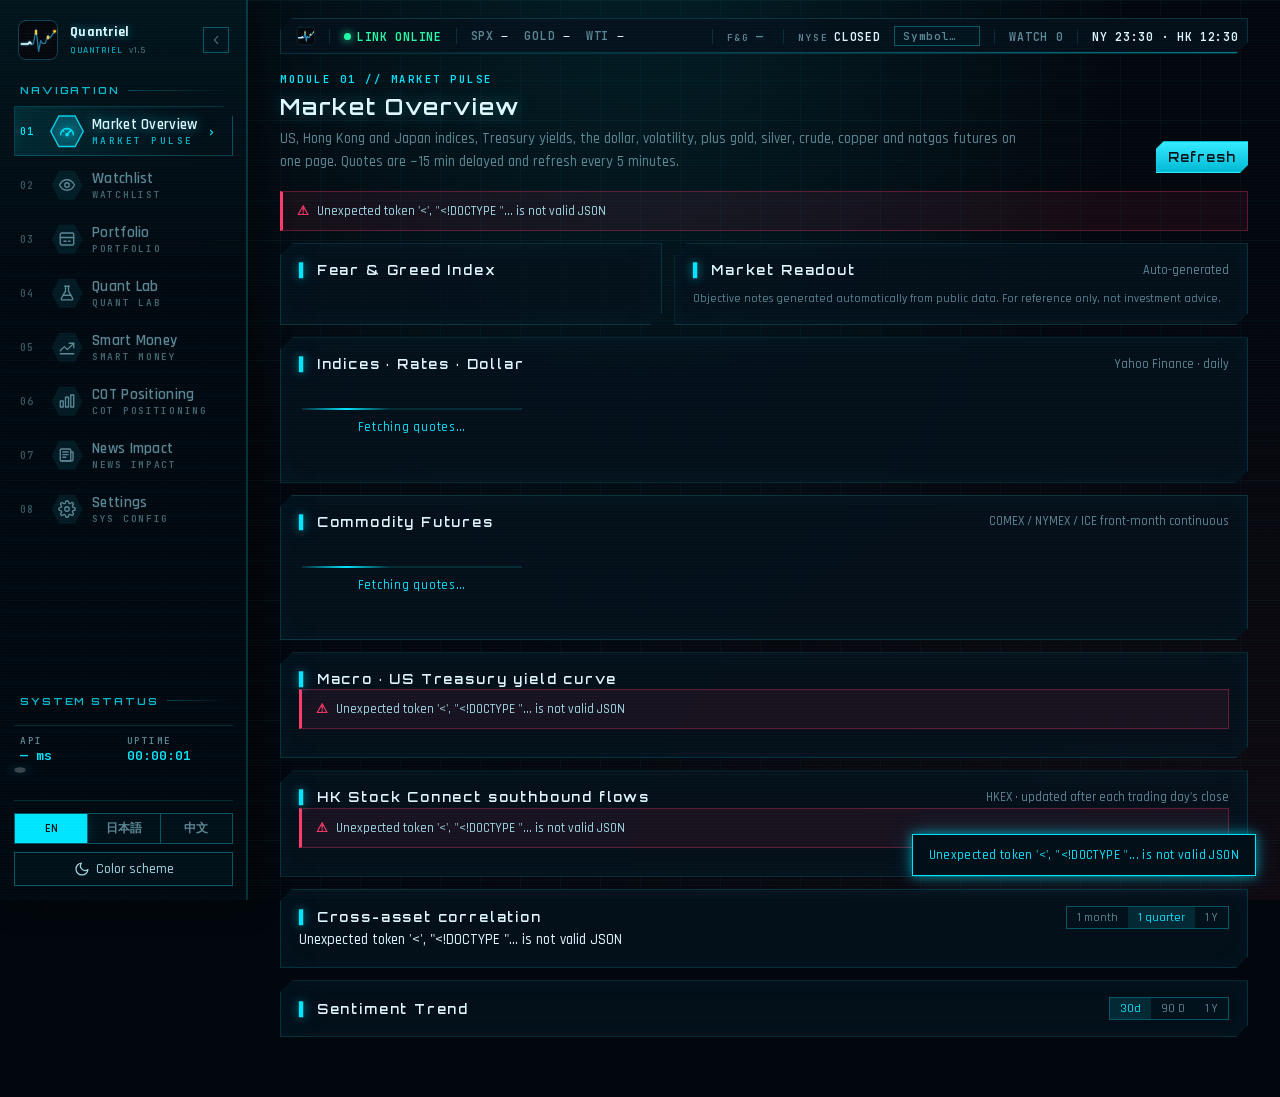
==== commit b4e1b4b0: "Rename to Quantriel (v1.5.2) English name is now Quantriel; Japanese クオンツ株神 and Chinese 量化股神 stay. T" ====
--- a/static/index.html
+++ b/static/index.html
@@ -34,7 +34,7 @@
       </svg>
       <div class="brand-txt">
         <div class="brand-name" data-text="量化股神">量化股神</div>
-        <div class="brand-sub">QUANT STOCK GOD <i>v1.5</i></div>
+        <div class="brand-sub">QUANTRIEL <i>v1.5</i></div>
       </div>
       <button id="nav-collapse" class="nav-collapse" type="button" title="收起 / 展开侧栏">
         <svg viewBox="0 0 24 24"><path d="M15 6l-6 6 6 6"/></svg>
@@ -121,7 +121,7 @@
         <rect class="cb cb2" x="86.5" y="47" width="7" height="11" rx="1.5"/>
         <circle class="tip" cx="110" cy="34" r="4"/>
       </svg>
-        <span class="sys">SYS://QUANT-STOCK-GOD</span>
+        <span class="sys">SYS://QUANTRIEL</span>
       </span>
       <span class="live"><i></i>LINK ONLINE</span>
       <span class="tick" id="ticker" translate="no"><span>SPX <b>—</b></span><span>GOLD <b>—</b></span><span>WTI <b>—</b></span></span>
@@ -569,7 +569,7 @@
         <rect class="cb cb2" x="86.5" y="47" width="7" height="11" rx="1.5"/>
         <circle class="tip" cx="110" cy="34" r="4"/>
       </svg>
-  <div class="title">QUANT STOCK GOD</div>
+  <div class="title">QUANTRIEL</div>
   <div class="lines" id="boot-lines"></div>
   <div class="skip">CLICK TO SKIP</div>
 </div>
--- a/static/quant.css
+++ b/static/quant.css
@@ -323,7 +323,7 @@
   100% { text-shadow: inherit; transform: none; }
 }
 
-/* 英文界面：品牌名 “Quant Stock God” 比中文长，Orbitron 宽字体在侧栏里会被截断；英文时改用同为 HUD 风格的 Rajdhani */
+/* 英文界面：品牌名 “Quantriel” 比中文长，Orbitron 宽字体在侧栏里会被截断；英文时改用同为 HUD 风格的 Rajdhani */
 :root:lang(en) .brand .brand-name { font-family: "Rajdhani", var(--font); font-size: 14px; font-weight: 700; letter-spacing: .02em; }
 :root:lang(en) .brand .brand-sub { font-size: 9.5px; letter-spacing: .06em; }
 
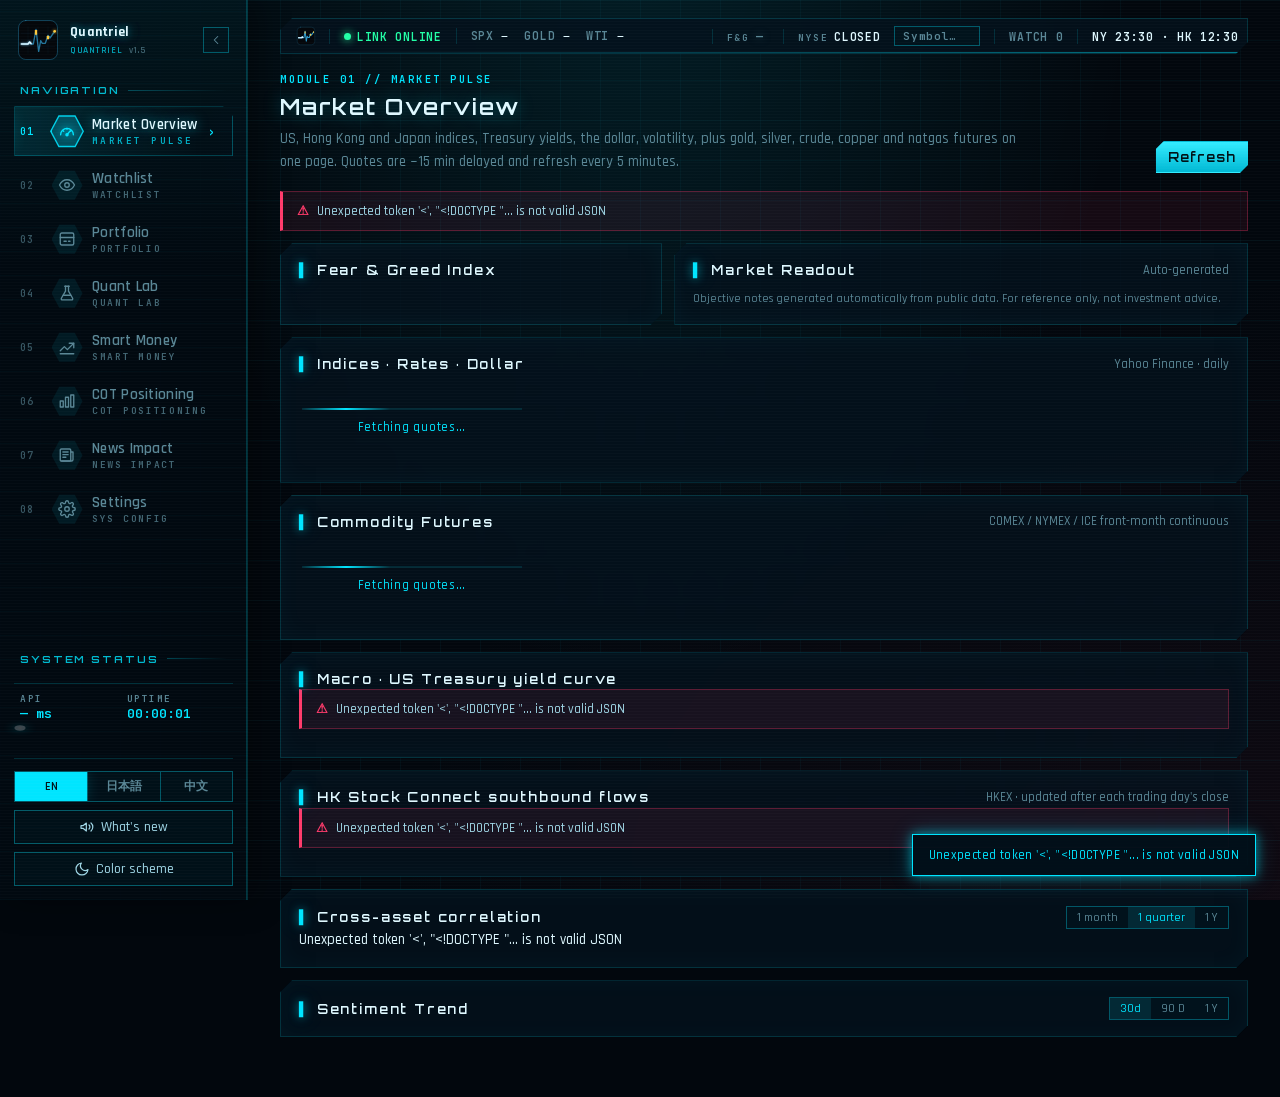
==== commit 704ae4b3: "What's new: release announcements with times (v1.5.3) A sidebar button and a Settings card list ever" ====
--- a/static/index.html
+++ b/static/index.html
@@ -103,6 +103,10 @@
         <svg id="sys-spark" class="spark" viewBox="0 0 100 22" preserveAspectRatio="none" aria-hidden="true"><path class="area"/><path class="line"/><circle r="1.8"/></svg>
       </div>
       <div class="lang-switch" translate="no"><button type="button" data-lang="en">EN</button><button type="button" data-lang="ja">日本語</button><button type="button" data-lang="zh">中文</button></div>
+      <button id="wn-open" class="ghost theme-btn wn-open" type="button" title="查看每个版本更新了什么">
+        <svg viewBox="0 0 24 24"><path d="M3 10v4h3l5 4V6L6 10z"/><path d="M15 9a4 4 0 010 6M18 6a8 8 0 010 12"/></svg>
+        <span>更新公告</span><span id="wn-badge" class="badge wn-new" translate="no" hidden>NEW</span>
+      </button>
       <button id="theme-toggle" class="ghost theme-btn" type="button" title="切换配色：蓝色 HUD → 黑金 → 浅色">
         <svg viewBox="0 0 24 24"><path d="M21 12.8A9 9 0 1111.2 3a7 7 0 009.8 9.8z"/></svg>
         <span>切换配色</span>
@@ -514,6 +518,11 @@
           <div><button class="primary">保存设置</button></div>
         </form>
         <div class="stack">
+          <div class="card" id="wn-card">
+            <div class="card-head"><h3>更新公告</h3><span class="spacer"></span><span class="muted">时间为日本时间（JST）</span></div>
+            <div id="wn-list" class="wn-list"></div>
+            <p class="muted wn-more">完整的技术细节见 <a href="https://github.com/FuturEvoLab/quantriel/blob/main/CHANGELOG.md" target="_blank" rel="noopener">CHANGELOG.md ↗</a></p>
+          </div>
           <div class="card">
             <h3>服务</h3>
             <table class="plain" id="svc-info"></table>
@@ -547,6 +556,13 @@
 </div>
 
 <div id="toast" class="toast"></div>
+<div id="wn-modal" class="wn-modal" hidden>
+  <div class="card wn-box" role="dialog" aria-modal="true" aria-labelledby="wn-title">
+    <div class="card-head"><h3 id="wn-title">更新公告</h3><span class="spacer"></span><span class="muted">时间为日本时间（JST）</span></div>
+    <div id="wn-body" class="wn-list"></div>
+    <div class="form-row"><button id="wn-all" type="button" class="ghost small">查看全部版本</button><span class="spacer"></span><button id="wn-close" type="button" class="primary small">知道了</button></div>
+  </div>
+</div>
 <div id="detail" class="dt-overlay" hidden role="dialog" aria-modal="true">
   <div class="dt-panel card">
     <div class="dt-head"><div id="dt-title" class="dt-title"></div>
@@ -586,5 +602,6 @@
 <script src="south.js?v=3"></script>
 <script src="news.js?v=1"></script>
 <script src="tech.js?v=1"></script>
+<script src="whatsnew.js?v=1"></script>
 </body>
 </html>
--- a/static/quant.css
+++ b/static/quant.css
@@ -386,3 +386,21 @@
 .ql-week { display: flex; flex-wrap: wrap; gap: 6px 18px; margin-top: 8px; font-size: 12px; }
 .ql-week b.up { color: var(--in); } .ql-week b.down { color: var(--out); }
 #ql-target { width: 96px; } /* 英文占位文字 “optional” 在 w-sm 宽度里会被截断 */
+
+/* ================= 更新公告 ================= */
+.wn-open { position: relative; }
+.wn-new { margin-left: auto; background: var(--accent); color: var(--accent-ink); font: 700 10px var(--mono); letter-spacing: .08em; padding: 1px 6px; animation: breathe 4s ease-in-out infinite; }
+.wn-list { display: flex; flex-direction: column; gap: 12px; }
+#wn-card .wn-list { max-height: 520px; overflow-y: auto; padding-right: 4px; }
+.wn-rel { border-left: 2px solid var(--border-strong); padding: 2px 0 2px 12px; }
+.wn-rel:first-child { border-left-color: var(--accent); }
+.wn-rel header { display: flex; align-items: baseline; gap: 10px; margin-bottom: 4px; }
+.wn-rel header b { font-family: var(--num); font-size: 16px; color: var(--accent); }
+.wn-rel header time { font-size: 11.5px; }
+.wn-rel ul { margin: 0; padding-left: 18px; display: flex; flex-direction: column; gap: 3px; font-size: 13px; line-height: 1.55; color: var(--text-2); }
+.wn-more { font-size: 12px; margin: 10px 0 0; }
+.wn-modal { position: fixed; inset: 0; z-index: 150; display: grid; place-items: center; padding: 16px; background: rgba(0, 0, 0, .55); backdrop-filter: blur(3px); }
+.wn-modal[hidden] { display: none; }
+.wn-box { width: min(620px, 100%); max-height: min(80vh, 720px); overflow-y: auto; margin: 0; animation: rise .3s var(--ease) both; }
+.wn-box .form-row { margin-top: 14px; }
+.nav-collapsed .wn-open span:not(.wn-new) { display: none; }
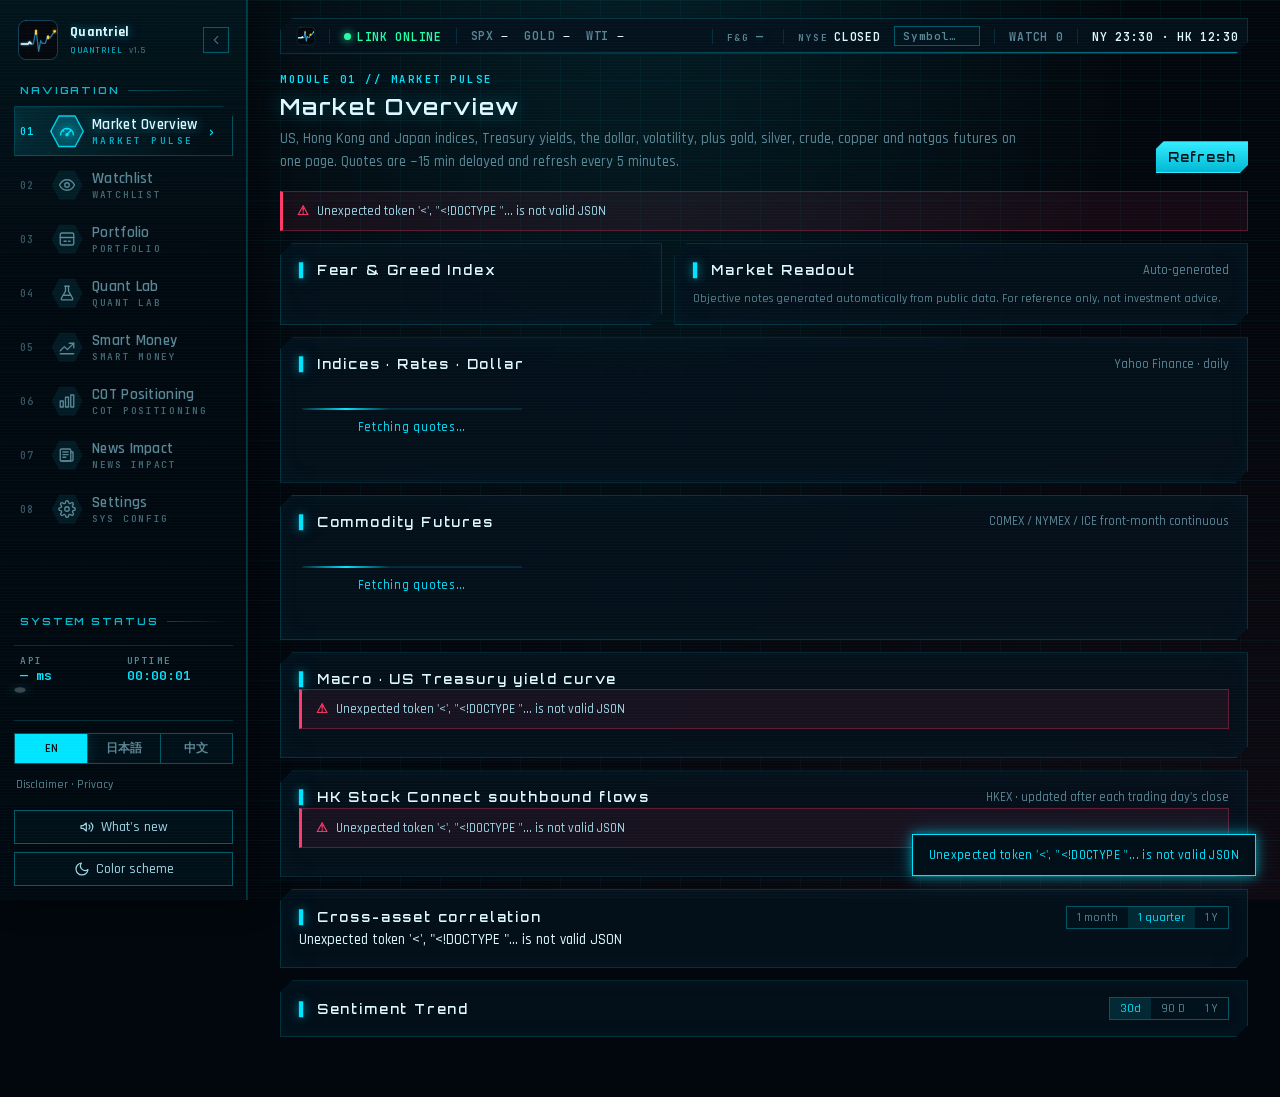
==== commit d6b16106: "v1.5.4: no API keys on the public site, disclaimer and privacy, security fixes - Online demo locks t" ====
--- a/static/index.html
+++ b/static/index.html
@@ -103,6 +103,7 @@
         <svg id="sys-spark" class="spark" viewBox="0 0 100 22" preserveAspectRatio="none" aria-hidden="true"><path class="area"/><path class="line"/><circle r="1.8"/></svg>
       </div>
       <div class="lang-switch" translate="no"><button type="button" data-lang="en">EN</button><button type="button" data-lang="ja">日本語</button><button type="button" data-lang="zh">中文</button></div>
+      <a id="legal-open" class="legal-link" href="#legal">免责声明 · 隐私</a>
       <button id="wn-open" class="ghost theme-btn wn-open" type="button" title="查看每个版本更新了什么">
         <svg viewBox="0 0 24 24"><path d="M3 10v4h3l5 4V6L6 10z"/><path d="M15 9a4 4 0 010 6M18 6a8 8 0 010 12"/></svg>
         <span>更新公告</span><span id="wn-badge" class="badge wn-new" translate="no" hidden>NEW</span>
@@ -495,25 +496,27 @@
       </header>
       <div class="settings-grid">
         <form id="cfg-form" class="card stack">
+          <div class="key-note" id="key-note">
+            <b>全部可选：不填也能用免费数据</b>
+            <span>邮箱和 Key 只保存在你这台电脑的 data/secrets.json（磁盘支持时设为仅本人可读），只发给下面注明的官方网站，不会上传到别处，也不会出现在导出的备份里。页面不会显示已保存的内容。</span>
+          </div>
           <label class="setting">
-            <div class="setting-head"><b>SEC EDGAR 联系邮箱</b><span class="chip">聪明钱需要</span><span id="cfg-sec" class="badge"></span></div>
-            <input id="cfg-sec_email" type="email" placeholder="留空则不修改" autocomplete="off">
+            <div class="setting-head"><b>SEC EDGAR 联系邮箱</b><span class="chip">聪明钱需要</span><span id="cfg-sec" class="badge"></span><button type="button" class="small ghost key-clear" data-clear="sec_email" hidden>删除</button></div>
+            <input id="cfg-sec_email" type="email" placeholder="留空则不修改" autocomplete="off" spellcheck="false" maxlength="200">
             <small class="muted">SEC 要求每个请求的 User-Agent 里带联系邮箱，不需要注册。只用于向 SEC 表明身份。</small>
+            <small class="key-dest">只发送给 <span translate="no">sec.gov</span></small>
           </label>
           <label class="setting">
-            <div class="setting-head"><b>FRED API Key</b><span class="chip">可选</span><span id="cfg-fred" class="badge"></span></div>
-            <input id="cfg-fred_key" type="password" placeholder="留空则不修改" autocomplete="off">
+            <div class="setting-head"><b>FRED API Key</b><span class="chip">可选</span><span id="cfg-fred" class="badge"></span><button type="button" class="small ghost key-clear" data-clear="fred_key" hidden>删除</button></div>
+            <input id="cfg-fred_key" type="password" placeholder="留空则不修改" autocomplete="new-password" data-1p-ignore data-lpignore="true" data-bwignore spellcheck="false" maxlength="200">
             <small class="muted">美联储经济数据（利率、通胀、就业等）。免费注册：<a href="https://fred.stlouisfed.org/docs/api/api_key.html" target="_blank" rel="noopener">fred.stlouisfed.org</a></small>
+            <small class="key-dest">只发送给 <span translate="no">api.stlouisfed.org</span></small>
           </label>
           <label class="setting">
-            <div class="setting-head"><b>EIA API Key</b><span class="chip">可选</span><span id="cfg-eia" class="badge"></span></div>
-            <input id="cfg-eia_key" type="password" placeholder="留空则不修改" autocomplete="off">
+            <div class="setting-head"><b>EIA API Key</b><span class="chip">可选</span><span id="cfg-eia" class="badge"></span><button type="button" class="small ghost key-clear" data-clear="eia_key" hidden>删除</button></div>
+            <input id="cfg-eia_key" type="password" placeholder="留空则不修改" autocomplete="new-password" data-1p-ignore data-lpignore="true" data-bwignore spellcheck="false" maxlength="200">
             <small class="muted">美国能源信息署：原油 / 天然气库存周报。免费注册：<a href="https://www.eia.gov/opendata/register.php" target="_blank" rel="noopener">eia.gov/opendata</a></small>
-          </label>
-          <label class="setting">
-            <div class="setting-head"><b>Finnhub API Key</b><span class="chip">可选 · v2</span><span id="cfg-finnhub" class="badge"></span></div>
-            <input id="cfg-finnhub_key" type="password" placeholder="留空则不修改" autocomplete="off">
-            <small class="muted">实时报价和公司新闻（免费档）。注册：<a href="https://finnhub.io/register" target="_blank" rel="noopener">finnhub.io</a></small>
+            <small class="key-dest">只发送给 <span translate="no">api.eia.gov</span></small>
           </label>
           <div><button class="primary">保存设置</button></div>
         </form>
@@ -548,6 +551,21 @@
               <tr><td>商品持仓</td><td>CFTC COT（每周二数据，周五公布）</td></tr>
             </table>
             <p class="muted">全部为免费公开数据，可能延迟、缺失或被限流。仅供个人研究，不构成投资建议。</p>
+          </div>
+          <div class="card legal" id="legal">
+            <h3>免责声明</h3>
+            <ul class="legal-list">
+              <li>本工具仅供个人学习和研究。所有内容都不构成投资建议、要约或招揽，也不是对任何证券或商品的推荐。</li>
+              <li>数据来自第三方免费公开来源（Yahoo Finance、SEC、CFTC、FRED、EIA、新闻 RSS 等），可能延迟、出错或中断；作者不保证其准确、完整或及时。</li>
+              <li>页面里的评分、新闻影响、回测和价格区间都是基于历史数据和固定规则的统计描述，不是预测；过去的表现不代表未来。</li>
+              <li>投资有风险，请自行判断并自负责任。因使用本工具造成的任何损失，作者不承担责任。</li>
+              <li>本项目与上述数据提供方没有任何关联，各商标归其所有者。使用各数据源时须遵守其自身的条款。软件按 AGPL-3.0 许可“按原样”提供，不附带任何担保。</li>
+            </ul>
+            <h3>隐私说明</h3>
+            <ul class="legal-list">
+              <li>完整版（在你电脑上运行）：没有账户，没有统计或追踪。设置、自选和持仓只保存在你电脑的 data/ 目录里。程序只访问上面列出的数据网站；邮箱和 Key 只发给各自对应的官方网站。</li>
+              <li>在线演示版：纯静态页面，由 Cloudflare 托管。不使用 Cookie，不收集个人信息，也不接收任何输入；语言、配色等偏好只保存在你浏览器的本地存储里。托管方 Cloudflare 可能出于安全和运维记录标准访问日志（如 IP 地址）。</li>
+            </ul>
           </div>
         </div>
       </div>
--- a/static/quant.css
+++ b/static/quant.css
@@ -404,3 +404,17 @@
 .wn-box { width: min(620px, 100%); max-height: min(80vh, 720px); overflow-y: auto; margin: 0; animation: rise .3s var(--ease) both; }
 .wn-box .form-row { margin-top: 14px; }
 .nav-collapsed .wn-open span:not(.wn-new) { display: none; }
+
+/* 设置页：密钥说明 */
+.key-note { display: flex; flex-direction: column; gap: 4px; padding: 10px 12px; border: 1px solid var(--border-strong); background: var(--accent-soft); font-size: 12.5px; line-height: 1.6; }
+.key-note b { color: var(--accent); }
+.key-dest { font-size: 11.5px; color: var(--in); }
+.key-dest::before { content: "🔒 "; }
+.setting-head .key-clear { margin-left: 6px; }
+.key-locked input { opacity: .55; cursor: not-allowed; }
+/* 免责声明 · 隐私 */
+.legal h3 + .legal-list { margin-top: 6px; }
+.legal-list { margin: 0 0 14px; padding-left: 18px; font-size: 12.5px; line-height: 1.7; color: var(--muted); }
+.legal-list li + li { margin-top: 4px; }
+.legal-link { display: block; margin: 4px 2px 8px; font-size: 11.5px; color: var(--muted); text-decoration: none; }
+.legal-link:hover { color: var(--accent); text-decoration: underline; }
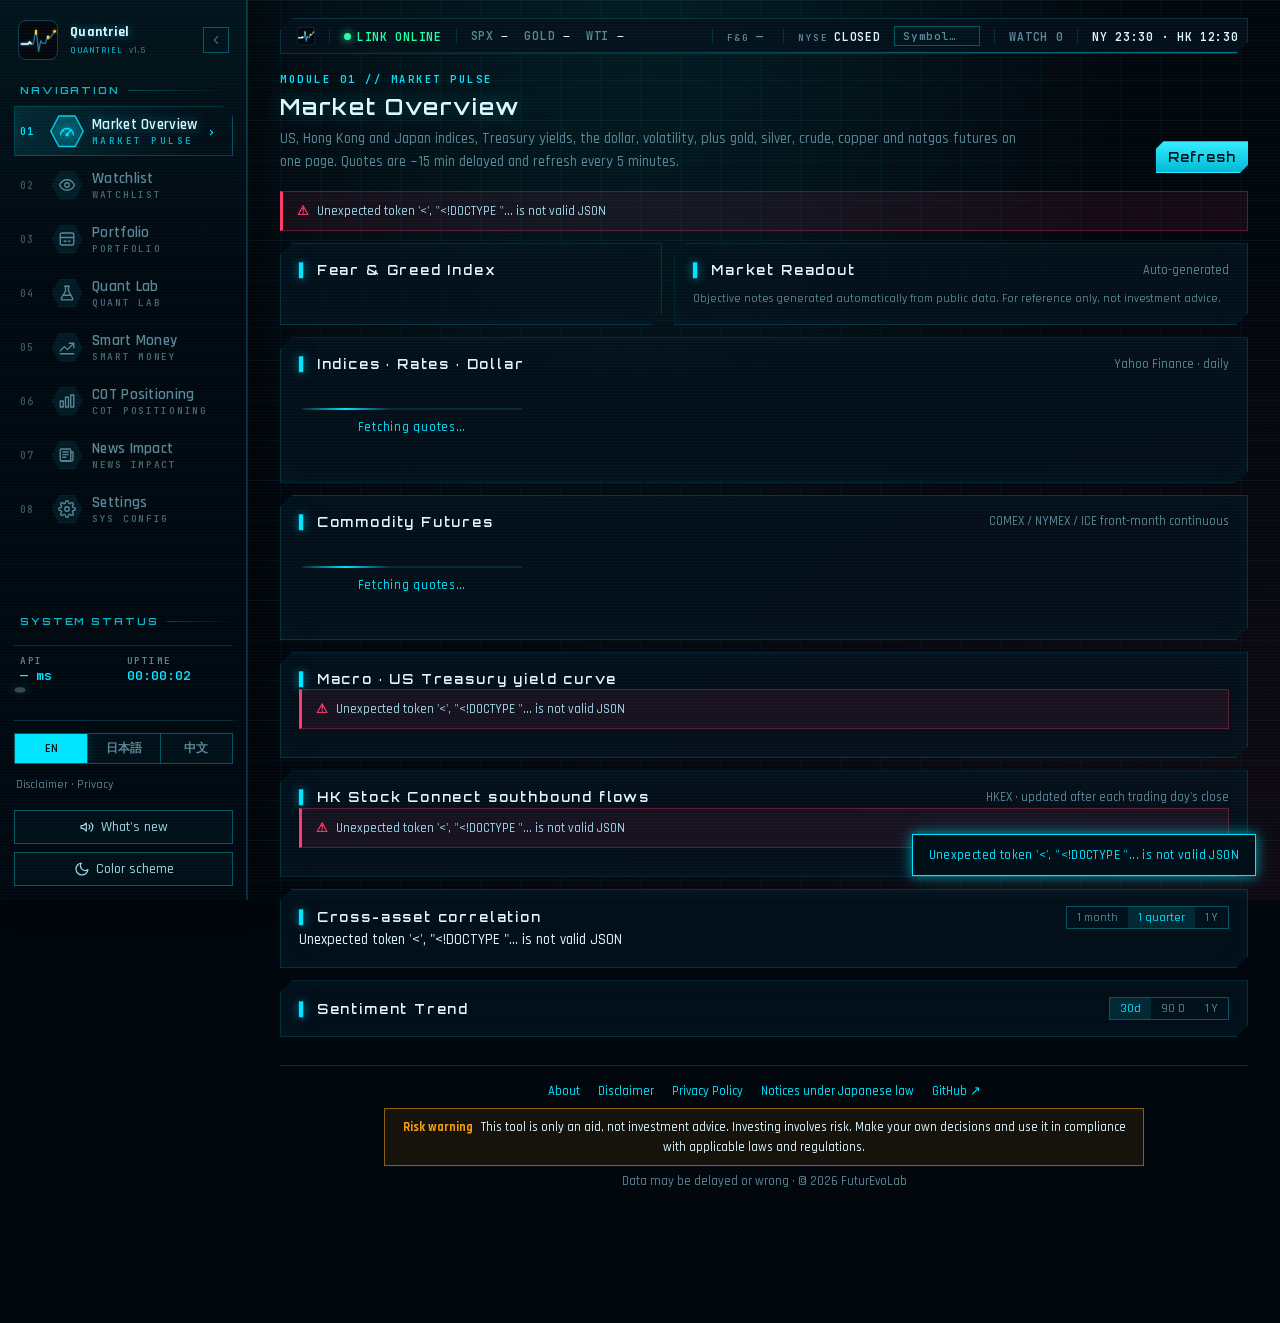
==== commit 47303463: "About, disclaimer, privacy and Japan legal pages with risk warning footer Four trilingual static pag" ====
--- a/static/index.html
+++ b/static/index.html
@@ -103,7 +103,7 @@
         <svg id="sys-spark" class="spark" viewBox="0 0 100 22" preserveAspectRatio="none" aria-hidden="true"><path class="area"/><path class="line"/><circle r="1.8"/></svg>
       </div>
       <div class="lang-switch" translate="no"><button type="button" data-lang="en">EN</button><button type="button" data-lang="ja">日本語</button><button type="button" data-lang="zh">中文</button></div>
-      <a id="legal-open" class="legal-link" href="#legal">免责声明 · 隐私</a>
+      <a class="legal-link" href="disclaimer.html">免责声明 · 隐私</a>
       <button id="wn-open" class="ghost theme-btn wn-open" type="button" title="查看每个版本更新了什么">
         <svg viewBox="0 0 24 24"><path d="M3 10v4h3l5 4V6L6 10z"/><path d="M15 9a4 4 0 010 6M18 6a8 8 0 010 12"/></svg>
         <span>更新公告</span><span id="wn-badge" class="badge wn-new" translate="no" hidden>NEW</span>
@@ -552,24 +552,19 @@
             </table>
             <p class="muted">全部为免费公开数据，可能延迟、缺失或被限流。仅供个人研究，不构成投资建议。</p>
           </div>
-          <div class="card legal" id="legal">
-            <h3>免责声明</h3>
-            <ul class="legal-list">
-              <li>本工具仅供个人学习和研究。所有内容都不构成投资建议、要约或招揽，也不是对任何证券或商品的推荐。</li>
-              <li>数据来自第三方免费公开来源（Yahoo Finance、SEC、CFTC、FRED、EIA、新闻 RSS 等），可能延迟、出错或中断；作者不保证其准确、完整或及时。</li>
-              <li>页面里的评分、新闻影响、回测和价格区间都是基于历史数据和固定规则的统计描述，不是预测；过去的表现不代表未来。</li>
-              <li>投资有风险，请自行判断并自负责任。因使用本工具造成的任何损失，作者不承担责任。</li>
-              <li>本项目与上述数据提供方没有任何关联，各商标归其所有者。使用各数据源时须遵守其自身的条款。软件按 AGPL-3.0 许可“按原样”提供，不附带任何担保。</li>
-            </ul>
-            <h3>隐私说明</h3>
-            <ul class="legal-list">
-              <li>完整版（在你电脑上运行）：没有账户，没有统计或追踪。设置、自选和持仓只保存在你电脑的 data/ 目录里。程序只访问上面列出的数据网站；邮箱和 Key 只发给各自对应的官方网站。</li>
-              <li>在线演示版：纯静态页面，由 Cloudflare 托管。不使用 Cookie，不收集个人信息，也不接收任何输入；语言、配色等偏好只保存在你浏览器的本地存储里。托管方 Cloudflare 可能出于安全和运维记录标准访问日志（如 IP 地址）。</li>
-            </ul>
-          </div>
-        </div>
-      </div>
-    </section>
+          <div class="card">
+            <h3>免责声明 · 隐私</h3>
+            <p class="muted">本工具只是辅助工具，不构成投资建议；投资有风险，请遵守法律法规使用。完整条款见下面的单独页面。</p>
+            <div class="legal-links"><a href="about.html">关于本站</a><a href="disclaimer.html">免责声明</a><a href="privacy.html">隐私政策</a><a href="legal.html">日本法规相关说明</a></div>
+          </div>
+        </div>
+      </div>
+    </section>
+    <footer class="site-foot">
+      <nav><a href="about.html">关于本站</a><a href="disclaimer.html">免责声明</a><a href="privacy.html">隐私政策</a><a href="legal.html">日本法规相关说明</a><a href="https://github.com/FuturEvoLab/quantriel" target="_blank" rel="noopener" translate="no">GitHub ↗</a></nav>
+      <p class="risk-line"><b>风险提示</b><span>本工具只是辅助工具，不构成投资建议；投资有风险，请独立判断，并遵守法律法规使用。</span></p>
+      <p><span>数据可能延迟或有误</span> · <span translate="no">© 2026 FuturEvoLab</span></p>
+    </footer>
   </main>
 </div>
 
--- a/static/quant.css
+++ b/static/quant.css
@@ -412,9 +412,15 @@
 .key-dest::before { content: "🔒 "; }
 .setting-head .key-clear { margin-left: 6px; }
 .key-locked input { opacity: .55; cursor: not-allowed; }
-/* 免责声明 · 隐私 */
-.legal h3 + .legal-list { margin-top: 6px; }
-.legal-list { margin: 0 0 14px; padding-left: 18px; font-size: 12.5px; line-height: 1.7; color: var(--muted); }
-.legal-list li + li { margin-top: 4px; }
+/* 侧栏：说明页面链接 */
 .legal-link { display: block; margin: 4px 2px 8px; font-size: 11.5px; color: var(--muted); text-decoration: none; }
 .legal-link:hover { color: var(--accent); text-decoration: underline; }
+.legal-links { display: flex; flex-wrap: wrap; gap: 6px 16px; font-size: 13px; }
+.legal-links a, .site-foot a { color: var(--accent); text-decoration: none; }
+.legal-links a:hover, .site-foot a:hover { text-decoration: underline; }
+/* 页面底部：说明页面链接 */
+.site-foot { margin-top: 28px; padding: 16px 4px 72px; border-top: 1px solid var(--border); font-size: 12.5px; color: var(--muted); text-align: center; }
+.site-foot nav { display: flex; flex-wrap: wrap; justify-content: center; gap: 4px 18px; margin-bottom: 6px; }
+.site-foot p { margin: 0; }
+.site-foot .risk-line { max-width: 760px; margin: 4px auto 6px; padding: 8px 12px; border: 1px solid color-mix(in srgb, #f59e0b 55%, transparent); background: color-mix(in srgb, #f59e0b 8%, transparent); color: var(--text); line-height: 1.6; }
+.site-foot .risk-line b { color: #f59e0b; margin-right: 8px; }
